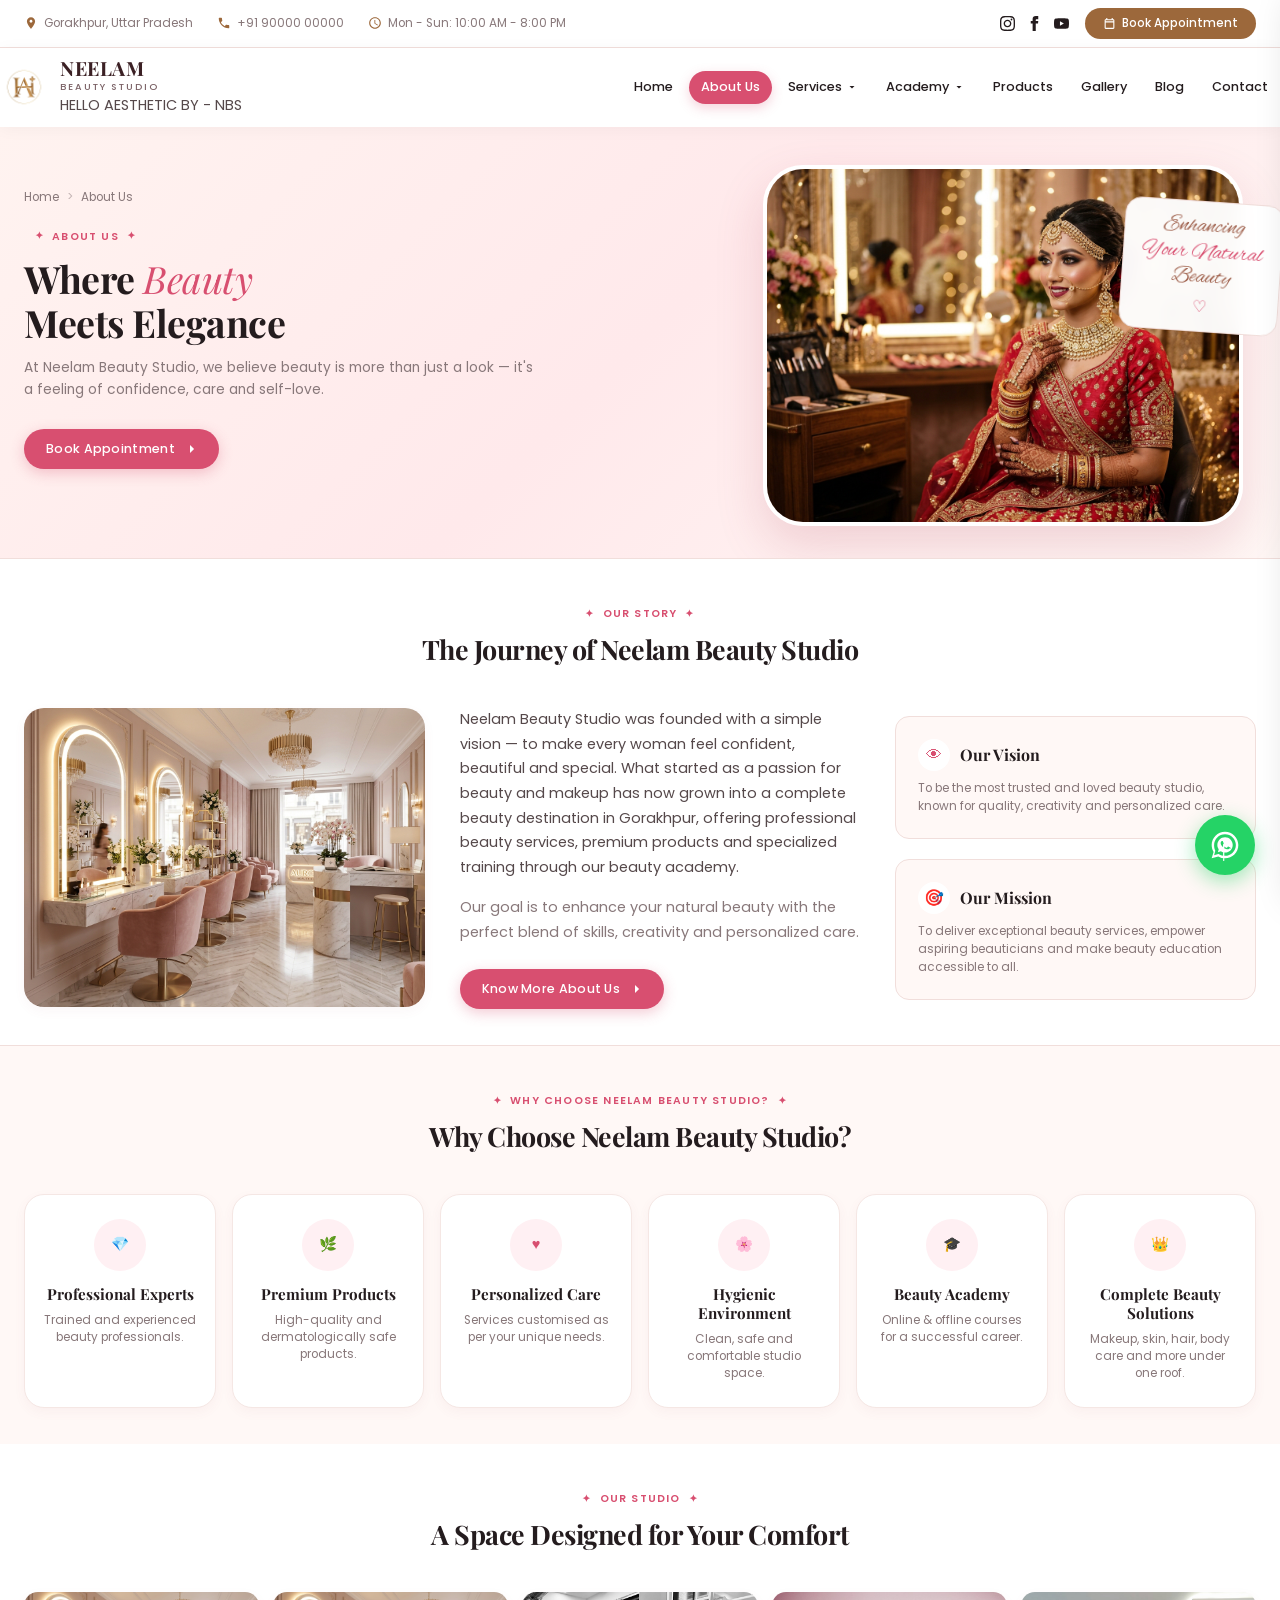
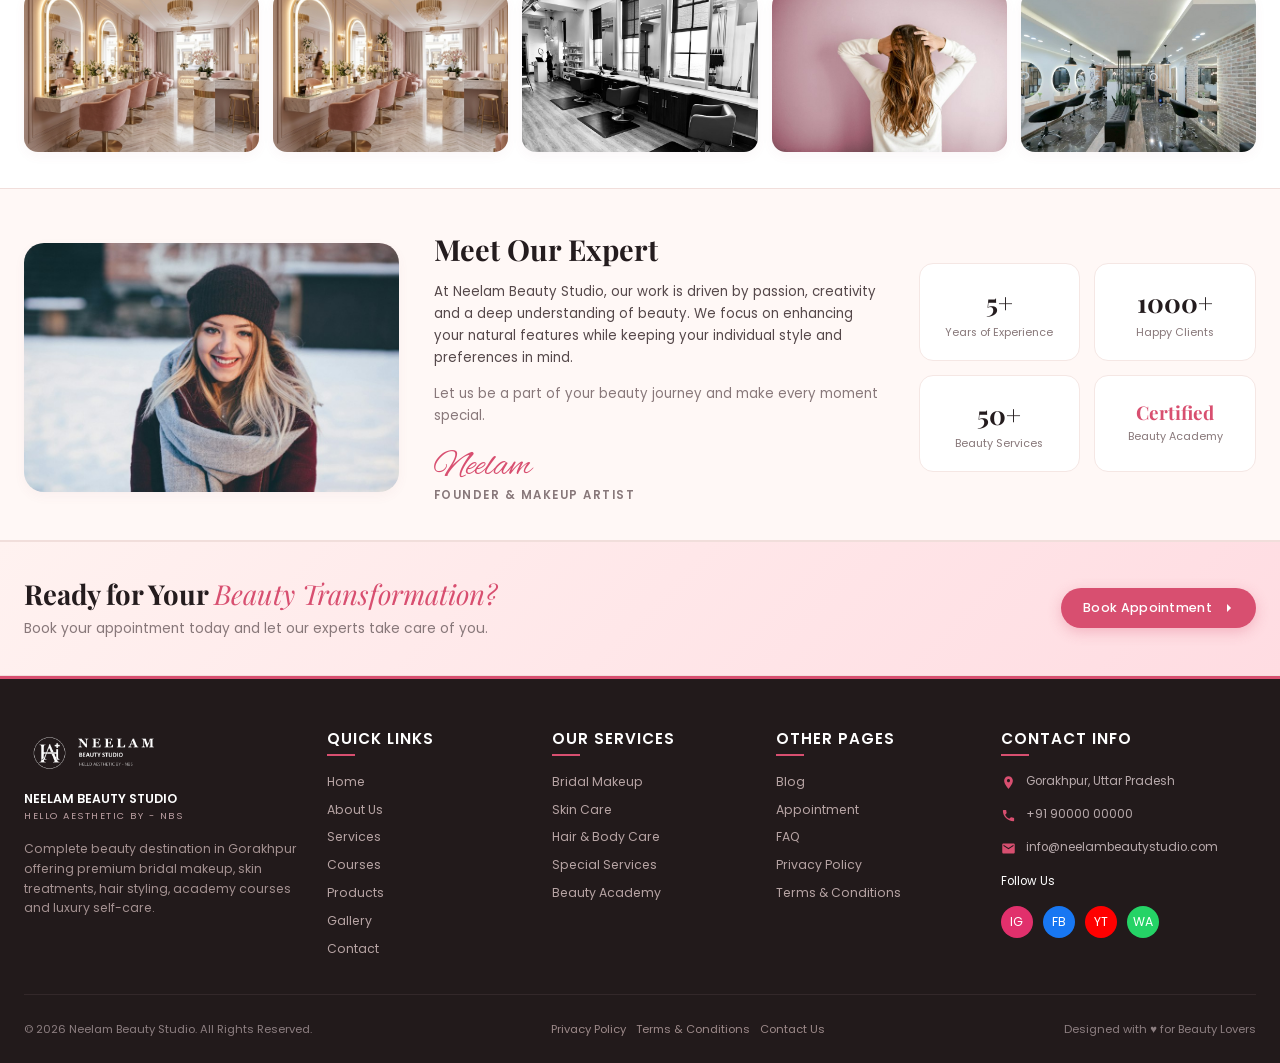
==== about.html @ 037af7f7 "first commit" ====
<!DOCTYPE html>
<html lang="en">
<head>
  <meta charset="UTF-8">
  <meta name="viewport" content="width=device-width, initial-scale=1.0">
  <title>About Us | Neelam Beauty Studio</title>
  <link rel="stylesheet" href="css/style.css">
  <link rel="preconnect" href="https://fonts.googleapis.com">
  <link rel="preconnect" href="https://fonts.gstatic.com" crossorigin>
</head>
<body>

  <!-- Top Utility Bar -->
  <div class="top-bar">
    <div class="container top-bar-inner">
      <div class="top-bar-info">
        <div class="top-bar-item">
          <svg width="14" height="14" fill="currentColor" viewBox="0 0 24 24"><path d="M12 2C8.13 2 5 5.13 5 9c0 5.25 7 13 7 13s7-7.75 7-13c0-3.87-3.13-7-7-7zm0 9.5c-1.38 0-2.5-1.12-2.5-2.5s1.12-2.5 2.5-2.5 2.5 1.12 2.5 2.5-1.12 2.5-2.5 2.5z"/></svg>
          <span>Gorakhpur, Uttar Pradesh</span>
        </div>
        <div class="top-bar-item">
          <svg width="14" height="14" fill="currentColor" viewBox="0 0 24 24"><path d="M6.62 10.79c1.44 2.83 3.76 5.14 6.59 6.59l2.2-2.2c.27-.27.67-.36 1.02-.24 1.12.37 2.33.57 3.57.57.55 0 1 .45 1 1V20c0 .55-.45 1-1 1-9.39 0-17-7.61-17-17 0-.55.45-1 1-1h3.5c.55 0 1 .45 1 1 0 1.25.2 2.45.57 3.57.11.35.03.74-.25 1.02l-2.2 2.2z"/></svg>
          <span>+91 90000 00000</span>
        </div>
        <div class="top-bar-item">
          <svg width="14" height="14" fill="currentColor" viewBox="0 0 24 24"><path d="M11.99 2C6.47 2 2 6.48 2 12s4.47 10 9.99 10C17.52 22 22 17.52 22 12S17.52 2 11.99 2zM12 20c-4.42 0-8-3.58-8-8s3.58-8 8-8 8 3.58 8 8-3.58 8-8 8zm.5-13H11v6l5.25 3.15.75-1.23-4.5-2.67z"/></svg>
          <span>Mon - Sun: 10:00 AM - 8:00 PM</span>
        </div>
      </div>
      <div class="top-bar-actions">
        <div class="social-links">
          <a href="#" class="social-link" title="Instagram"><svg width="15" height="15" fill="currentColor" viewBox="0 0 24 24"><path d="M12 2.163c3.204 0 3.584.012 4.85.07 3.252.148 4.771 1.691 4.919 4.919.058 1.265.069 1.645.069 4.849 0 3.205-.012 3.584-.069 4.849-.149 3.225-1.664 4.771-4.919 4.919-1.266.058-1.644.07-4.85.07-3.204 0-3.584-.012-4.849-.07-3.26-.149-4.771-1.699-4.919-4.92-.058-1.265-.07-1.644-.07-4.849 0-3.204.013-3.583.07-4.849.149-3.227 1.664-4.771 4.919-4.919 1.266-.057 1.645-.069 4.849-.069zm0-2.163c-3.259 0-3.667.014-4.947.072-4.358.2-6.78 2.618-6.98 6.98-.059 1.281-.073 1.689-.073 4.948 0 3.259.014 3.668.072 4.948.2 4.358 2.618 6.78 6.98 6.98 1.281.058 1.689.072 4.948.072 3.259 0 3.668-.014 4.948-.072 4.354-.2 6.782-2.618 6.979-6.98.059-1.28.073-1.689.073-4.948 0-3.259-.014-3.667-.072-4.947-.196-4.354-2.617-6.78-6.979-6.98-1.281-.059-1.69-.073-4.949-.073zm0 5.838c-3.403 0-6.162 2.759-6.162 6.162s2.759 6.163 6.162 6.163 6.162-2.759 6.162-6.163c0-3.403-2.759-6.162-6.162-6.162zm0 10.162c-2.209 0-4-1.79-4-4 0-2.209 1.791-4 4-4s4 1.791 4 4c0 2.21-1.791 4-4 4zm6.406-11.845c-.796 0-1.441.645-1.441 1.44s.645 1.44 1.441 1.44c.795 0 1.439-.645 1.439-1.44s-.644-1.44-1.439-1.44z"/></svg></a>
          <a href="#" class="social-link" title="Facebook"><svg width="15" height="15" fill="currentColor" viewBox="0 0 24 24"><path d="M9 8H6v4h3v12h5V12h3.642L18 8h-4V6.333C14 5.374 14.5 5 15.688 5H18V0h-3.808C10.595 0 9 1.582 9 4.615V8z"/></svg></a>
          <a href="#" class="social-link" title="YouTube"><svg width="15" height="15" fill="currentColor" viewBox="0 0 24 24"><path d="M23.498 6.186a3.016 3.016 0 0 0-2.122-2.136C19.505 3.545 12 3.545 12 3.545s-7.505 0-9.377.505A3.017 3.017 0 0 0 .502 6.186C0 8.07 0 12 0 12s0 3.93.502 5.814a3.016 3.016 0 0 0 2.122 2.136c1.871.505 9.376.505 9.376.505s7.505 0 9.377-.505a3.015 3.015 0 0 0 2.122-2.136C24 15.93 24 12 24 12s0-3.93-.502-5.814zM9.545 15.568V8.432L15.818 12l-6.273 3.568z"/></svg></a>
        </div>
        <a href="appointment.html" class="btn-top-book">
          <svg width="13" height="13" fill="currentColor" viewBox="0 0 24 24"><path d="M19 4h-1V2h-2v2H8V2H6v2H5c-1.11 0-1.99.9-1.99 2L3 20c0 1.1.89 2 2 2h14c1.1 0 2-.9 2-2V6c0-1.1-.9-2-2-2zm0 16H5V10h14v10zm0-12H5V6h14v2z"/></svg>
          Book Appointment
        </a>
      </div>
    </div>
  </div>

  <!-- Header -->
  <header class="site-header">
    <div class="container header-inner">
      <a href="index.html" class="brand-logo">
        <img src="assets/images/logo.png" alt="Neelam Beauty Studio" class="brand-logo-img">
        <div class="brand-text">
          <span class="brand-title">NEELAM</span>
          <span class="brand-subtitle">BEAUTY STUDIO</span>
          <span class="brand-tagline">HELLO AESTHETIC BY - NBS</span>
        </div>
      </a>

      <nav class="main-nav">
        <ul class="nav-list">
          <li class="nav-item"><a href="index.html" class="nav-link">Home</a></li>
          <li class="nav-item"><a href="about.html" class="nav-link active">About Us</a></li>
          <li class="nav-item has-dropdown">
            <a href="services.html" class="nav-link">
              Services
              <svg width="12" height="12" fill="currentColor" viewBox="0 0 24 24"><path d="M7 10l5 5 5-5z"/></svg>
            </a>
            <ul class="nav-dropdown">
              <li><a href="services.html" class="dropdown-link">All Services</a></li>
              <li><a href="bridal-makeup.html" class="dropdown-link">Bridal Makeup</a></li>
              <li><a href="skin-care.html" class="dropdown-link">Skin Care & Treatments</a></li>
              <li><a href="hair-body-care.html" class="dropdown-link">Hair & Body Care</a></li>
              <li><a href="special-services.html" class="dropdown-link">Special Services</a></li>
            </ul>
          </li>
          <li class="nav-item has-dropdown">
            <a href="beauty-academy.html" class="nav-link">
              Academy
              <svg width="12" height="12" fill="currentColor" viewBox="0 0 24 24"><path d="M7 10l5 5 5-5z"/></svg>
            </a>
            <ul class="nav-dropdown">
              <li><a href="beauty-academy.html" class="dropdown-link">All Courses</a></li>
              <li><a href="beauty-academy.html#online" class="dropdown-link">Online Courses</a></li>
              <li><a href="beauty-academy.html#offline" class="dropdown-link">Offline Courses</a></li>
            </ul>
          </li>
          <li class="nav-item"><a href="products.html" class="nav-link">Products</a></li>
          <li class="nav-item"><a href="gallery.html" class="nav-link">Gallery</a></li>
          <li class="nav-item"><a href="blog.html" class="nav-link">Blog</a></li>
          <li class="nav-item"><a href="contact.html" class="nav-link">Contact</a></li>
        </ul>
      </nav>

      <button class="mobile-nav-toggle" aria-label="Toggle navigation" aria-expanded="false">
        <span></span>
        <span></span>
        <span></span>
      </button>
    </div>
  </header>

  <!-- Mobile Navigation Drawer -->
  <div class="mobile-nav-drawer">
    <div class="mobile-nav-header">
      <div class="brand-text">
        <span class="brand-title">NEELAM</span>
        <span class="brand-subtitle">BEAUTY STUDIO</span>
      </div>
      <button class="mobile-nav-close" aria-label="Close menu">&times;</button>
    </div>
    <ul class="mobile-nav-list">
      <li><a href="index.html">Home</a></li>
      <li><a href="about.html">About Us</a></li>
      <li><a href="services.html">All Services</a></li>
      <li><a href="bridal-makeup.html">Bridal Makeup</a></li>
      <li><a href="skin-care.html">Skin Care</a></li>
      <li><a href="hair-body-care.html">Hair & Body Care</a></li>
      <li><a href="special-services.html">Special Beauty Services</a></li>
      <li><a href="beauty-academy.html">Beauty Academy</a></li>
      <li><a href="products.html">Products</a></li>
      <li><a href="gallery.html">Gallery</a></li>
      <li><a href="contact.html">Contact Us</a></li>
      <li><a href="blog.html">Blog</a></li>
      <li style="margin-top: 20px;"><a href="appointment.html" class="btn btn-primary" style="text-align: center; color: #fff;">Book Appointment</a></li>
    </ul>
  </div>


  <!-- Hero Section -->
  <section class="hero-section">
    <div class="container hero-inner">
      <div class="hero-content">
        <div class="breadcrumb">
          <a href="index.html">Home</a>
          <span class="breadcrumb-sep">&gt;</span>
          <span>About Us</span>
        </div>
        <span class="section-tag">ABOUT US</span>
        <h1>Where <span class="serif-italic">Beauty</span><br>Meets Elegance</h1>
        <p class="hero-desc">
          At Neelam Beauty Studio, we believe beauty is more than just a look — it's a feeling of confidence, care and self-love.
        </p>
        <div class="hero-actions">
          <a href="appointment.html" class="btn btn-primary">
            Book Appointment
            <svg width="14" height="14" fill="currentColor" viewBox="0 0 24 24"><path d="M5 12h14M12 5l7 7-7 7"/></svg>
          </a>
        </div>
      </div>

      <div class="hero-media">
        <div class="hero-image-wrapper">
          <img src="assets/images/about-hero-bride.png" alt="About Neelam Beauty Studio">
        </div>
        <div class="floating-script-badge">
          <div class="line-1">Enhancing</div>
          <div class="line-2">Your Natural</div>
          <div class="line-3">Beauty</div>
          <div class="heart-icon">♡</div>
        </div>
      </div>
    </div>
  </section>

  <!-- Our Story Section -->
  <section class="section-pad bg-white">
    <div class="container">
      <div class="section-header">
        <span class="section-tag">OUR STORY</span>
        <h2>The Journey of Neelam Beauty Studio</h2>
      </div>

      <div style="display: grid; grid-template-columns: 1fr 1fr 0.9fr; gap: 35px; align-items: center;">
        <div>
          <img src="assets/images/salon-reception-main.png" alt="Neelam Beauty Studio Reception" style="border-radius: var(--radius-lg); box-shadow: var(--shadow-sm); width: 100%;">
        </div>

        <div>
          <p style="margin-bottom: 16px; color: var(--color-text-body); line-height: 1.7;">
            Neelam Beauty Studio was founded with a simple vision — to make every woman feel confident, beautiful and special. What started as a passion for beauty and makeup has now grown into a complete beauty destination in Gorakhpur, offering professional beauty services, premium products and specialized training through our beauty academy.
          </p>
          <p style="margin-bottom: 24px; color: var(--color-text-muted); line-height: 1.7;">
            Our goal is to enhance your natural beauty with the perfect blend of skills, creativity and personalized care.
          </p>
          <a href="services.html" class="btn btn-primary">
            Know More About Us
            <svg width="14" height="14" fill="currentColor" viewBox="0 0 24 24"><path d="M5 12h14M12 5l7 7-7 7"/></svg>
          </a>
        </div>

        <div style="display: flex; flex-direction: column; gap: 20px;">
          <div style="background: var(--color-bg-page); border: 1px solid var(--color-border); border-radius: var(--radius-md); padding: 22px;">
            <div style="display: flex; align-items: center; gap: 10px; margin-bottom: 8px;">
              <div style="width: 32px; height: 32px; border-radius: 50%; background: #ffffff; display: flex; align-items: center; justify-content: center; color: var(--color-primary); font-size: 1.1rem;">👁</div>
              <h4 style="font-size: 1.1rem; color: var(--color-text-main);">Our Vision</h4>
            </div>
            <p style="font-size: 0.82rem; color: var(--color-text-muted); line-height: 1.55;">
              To be the most trusted and loved beauty studio, known for quality, creativity and personalized care.
            </p>
          </div>

          <div style="background: var(--color-bg-page); border: 1px solid var(--color-border); border-radius: var(--radius-md); padding: 22px;">
            <div style="display: flex; align-items: center; gap: 10px; margin-bottom: 8px;">
              <div style="width: 32px; height: 32px; border-radius: 50%; background: #ffffff; display: flex; align-items: center; justify-content: center; color: var(--color-primary); font-size: 1.1rem;">🎯</div>
              <h4 style="font-size: 1.1rem; color: var(--color-text-main);">Our Mission</h4>
            </div>
            <p style="font-size: 0.82rem; color: var(--color-text-muted); line-height: 1.55;">
              To deliver exceptional beauty services, empower aspiring beauticians and make beauty education accessible to all.
            </p>
          </div>
        </div>
      </div>
    </div>
  </section>

  <!-- Why Choose Neelam Beauty Studio -->
  <section class="section-pad bg-blush" style="border-top: 1px solid var(--color-border);">
    <div class="container">
      <div class="section-header">
        <span class="section-tag">WHY CHOOSE NEELAM BEAUTY STUDIO?</span>
        <h2>Why Choose Neelam Beauty Studio?</h2>
      </div>

      <div class="cards-grid-6">
        <div class="feature-card">
          <div class="feature-icon-box">💎</div>
          <h4>Professional Experts</h4>
          <p>Trained and experienced beauty professionals.</p>
        </div>

        <div class="feature-card">
          <div class="feature-icon-box">🌿</div>
          <h4>Premium Products</h4>
          <p>High-quality and dermatologically safe products.</p>
        </div>

        <div class="feature-card">
          <div class="feature-icon-box">♥</div>
          <h4>Personalized Care</h4>
          <p>Services customised as per your unique needs.</p>
        </div>

        <div class="feature-card">
          <div class="feature-icon-box">🌸</div>
          <h4>Hygienic Environment</h4>
          <p>Clean, safe and comfortable studio space.</p>
        </div>

        <div class="feature-card">
          <div class="feature-icon-box">🎓</div>
          <h4>Beauty Academy</h4>
          <p>Online & offline courses for a successful career.</p>
        </div>

        <div class="feature-card">
          <div class="feature-icon-box">👑</div>
          <h4>Complete Beauty Solutions</h4>
          <p>Makeup, skin, hair, body care and more under one roof.</p>
        </div>
      </div>
    </div>
  </section>

  <!-- Our Studio Comfort Gallery -->
  <section class="section-pad bg-white">
    <div class="container">
      <div class="section-header">
        <span class="section-tag">OUR STUDIO</span>
        <h2>A Space Designed for Your Comfort</h2>
      </div>

      <div style="display: grid; grid-template-columns: repeat(5, 1fr); gap: 14px;">
        <div style="border-radius: var(--radius-md); overflow: hidden; height: 160px; box-shadow: var(--shadow-sm);"><img src="assets/images/salon-studio-1.png" alt="Studio Reception" style="width: 100%; height: 100%; object-fit: cover;"></div>
        <div style="border-radius: var(--radius-md); overflow: hidden; height: 160px; box-shadow: var(--shadow-sm);"><img src="assets/images/salon-studio-2.png" alt="Makeup Mirrors" style="width: 100%; height: 100%; object-fit: cover;"></div>
        <div style="border-radius: var(--radius-md); overflow: hidden; height: 160px; box-shadow: var(--shadow-sm);"><img src="assets/images/salon-studio-3.png" alt="Treatment Bed" style="width: 100%; height: 100%; object-fit: cover;"></div>
        <div style="border-radius: var(--radius-md); overflow: hidden; height: 160px; box-shadow: var(--shadow-sm);"><img src="assets/images/salon-studio-4.png" alt="Lounge Area" style="width: 100%; height: 100%; object-fit: cover;"></div>
        <div style="border-radius: var(--radius-md); overflow: hidden; height: 160px; box-shadow: var(--shadow-sm);"><img src="assets/images/salon-studio-5.png" alt="Styling Stations" style="width: 100%; height: 100%; object-fit: cover;"></div>
      </div>
    </div>
  </section>

  <!-- Meet Our Expert Neelam -->
  <section class="section-pad bg-blush" style="border-top: 1px solid var(--color-border); border-bottom: 1px solid var(--color-border);">
    <div class="container" style="display: grid; grid-template-columns: 1fr 1.2fr 0.9fr; gap: 35px; align-items: center;">
      <div>
        <img src="assets/images/expert-neelam-makeup.png" alt="Neelam - Founder & Makeup Artist" style="border-radius: var(--radius-lg); box-shadow: var(--shadow-sm); width: 100%;">
      </div>

      <div>
        <h3 style="font-size: 2rem; margin-bottom: 14px;">Meet Our Expert</h3>
        <p style="margin-bottom: 14px; color: var(--color-text-body); font-size: 0.92rem; line-height: 1.65;">
          At Neelam Beauty Studio, our work is driven by passion, creativity and a deep understanding of beauty. We focus on enhancing your natural features while keeping your individual style and preferences in mind.
        </p>
        <p style="margin-bottom: 22px; color: var(--color-text-muted); font-size: 0.92rem; line-height: 1.65;">
          Let us be a part of your beauty journey and make every moment special.
        </p>
        <div>
          <div style="font-family: var(--font-script); font-size: 2.5rem; color: var(--color-primary); line-height: 1;">Neelam</div>
          <div style="font-size: 0.8rem; letter-spacing: 1.5px; text-transform: uppercase; color: var(--color-text-muted); font-weight: 600;">Founder & Makeup Artist</div>
        </div>
      </div>

      <div style="display: grid; grid-template-columns: 1fr 1fr; gap: 14px;">
        <div style="background: #ffffff; padding: 18px; border-radius: var(--radius-md); text-align: center; border: 1px solid var(--color-border-card);">
          <div style="font-size: 1.8rem; font-weight: 700; color: var(--color-text-main); font-family: var(--font-serif);">5+</div>
          <div style="font-size: 0.75rem; color: var(--color-text-muted);">Years of Experience</div>
        </div>
        <div style="background: #ffffff; padding: 18px; border-radius: var(--radius-md); text-align: center; border: 1px solid var(--color-border-card);">
          <div style="font-size: 1.8rem; font-weight: 700; color: var(--color-text-main); font-family: var(--font-serif);">1000+</div>
          <div style="font-size: 0.75rem; color: var(--color-text-muted);">Happy Clients</div>
        </div>
        <div style="background: #ffffff; padding: 18px; border-radius: var(--radius-md); text-align: center; border: 1px solid var(--color-border-card);">
          <div style="font-size: 1.8rem; font-weight: 700; color: var(--color-text-main); font-family: var(--font-serif);">50+</div>
          <div style="font-size: 0.75rem; color: var(--color-text-muted);">Beauty Services</div>
        </div>
        <div style="background: #ffffff; padding: 18px; border-radius: var(--radius-md); text-align: center; border: 1px solid var(--color-border-card);">
          <div style="font-size: 1.3rem; font-weight: 700; color: var(--color-primary); font-family: var(--font-serif); margin-top: 4px;">Certified</div>
          <div style="font-size: 0.75rem; color: var(--color-text-muted);">Beauty Academy</div>
        </div>
      </div>
    </div>
  </section>

  <!-- Pre-Footer CTA -->
  <section class="pre-footer-cta">
    <div class="container pre-footer-inner">
      <div class="pre-footer-content">
        <h3>Ready for Your <span class="serif-italic">Beauty Transformation?</span></h3>
        <p>Book your appointment today and let our experts take care of you.</p>
      </div>
      <a href="appointment.html" class="btn btn-primary">
        Book Appointment
        <svg width="14" height="14" fill="currentColor" viewBox="0 0 24 24"><path d="M5 12h14M12 5l7 7-7 7"/></svg>
      </a>
    </div>
  </section>

  <!-- Dark Footer -->
  <footer class="site-footer">
    <div class="container">
      <div class="footer-main-grid">
        <div class="footer-col">
          <div class="footer-logo-block">
            <img src="assets/images/logo-header.png" alt="Neelam Beauty Studio">
            <div style="font-size: 0.85rem; font-weight: 600; color: #ffffff;">NEELAM BEAUTY STUDIO</div>
            <div style="font-size: 0.65rem; letter-spacing: 1.5px; color: #bca0a3;">HELLO AESTHETIC BY - NBS</div>
          </div>
          <p class="footer-desc">
            Complete beauty destination in Gorakhpur offering premium bridal makeup, skin treatments, hair styling, academy courses and luxury self-care.
          </p>
        </div>

        <div class="footer-col">
          <h4>Quick Links</h4>
          <ul class="footer-links">
            <li><a href="index.html">Home</a></li>
            <li><a href="about.html">About Us</a></li>
            <li><a href="services.html">Services</a></li>
            <li><a href="beauty-academy.html">Courses</a></li>
            <li><a href="products.html">Products</a></li>
            <li><a href="gallery.html">Gallery</a></li>
            <li><a href="contact.html">Contact</a></li>
          </ul>
        </div>

        <div class="footer-col">
          <h4>Our Services</h4>
          <ul class="footer-links">
            <li><a href="bridal-makeup.html">Bridal Makeup</a></li>
            <li><a href="skin-care.html">Skin Care</a></li>
            <li><a href="hair-body-care.html">Hair & Body Care</a></li>
            <li><a href="special-services.html">Special Services</a></li>
            <li><a href="beauty-academy.html">Beauty Academy</a></li>
          </ul>
        </div>

        <div class="footer-col">
          <h4>Other Pages</h4>
          <ul class="footer-links">
            <li><a href="blog.html">Blog</a></li>
            <li><a href="appointment.html">Appointment</a></li>
            <li><a href="contact.html#faq">FAQ</a></li>
            <li><a href="contact.html">Privacy Policy</a></li>
            <li><a href="contact.html">Terms & Conditions</a></li>
          </ul>
        </div>

        <div class="footer-col">
          <h4>Contact Info</h4>
          <div class="footer-contact-item">
            <svg width="15" height="15" fill="currentColor" viewBox="0 0 24 24"><path d="M12 2C8.13 2 5 5.13 5 9c0 5.25 7 13 7 13s7-7.75 7-13c0-3.87-3.13-7-7-7zm0 9.5c-1.38 0-2.5-1.12-2.5-2.5s1.12-2.5 2.5-2.5 2.5 1.12 2.5 2.5-1.12 2.5-2.5 2.5z"/></svg>
            <span>Gorakhpur, Uttar Pradesh</span>
          </div>
          <div class="footer-contact-item">
            <svg width="15" height="15" fill="currentColor" viewBox="0 0 24 24"><path d="M6.62 10.79c1.44 2.83 3.76 5.14 6.59 6.59l2.2-2.2c.27-.27.67-.36 1.02-.24 1.12.37 2.33.57 3.57.57.55 0 1 .45 1 1V20c0 .55-.45 1-1 1-9.39 0-17-7.61-17-17 0-.55.45-1 1-1h3.5c.55 0 1 .45 1 1 0 1.25.2 2.45.57 3.57.11.35.03.74-.25 1.02l-2.2 2.2z"/></svg>
            <span>+91 90000 00000</span>
          </div>
          <div class="footer-contact-item">
            <svg width="15" height="15" fill="currentColor" viewBox="0 0 24 24"><path d="M20 4H4c-1.1 0-1.99.9-1.99 2L2 18c0 1.1.9 2 2 2h16c1.1 0 2-.9 2-2V6c0-1.1-.9-2-2-2zm0 4l-8 5-8-5V6l8 5 8-5v2z"/></svg>
            <span>info@neelambeautystudio.com</span>
          </div>

          <div style="margin-top: 15px;">
            <div style="font-size: 0.8rem; color: #ffffff; margin-bottom: 6px;">Follow Us</div>
            <div class="footer-social-row">
              <a href="#" class="footer-social-btn social-ig" title="Instagram">IG</a>
              <a href="#" class="footer-social-btn social-fb" title="Facebook">FB</a>
              <a href="#" class="footer-social-btn social-yt" title="YouTube">YT</a>
              <a href="https://wa.me/919000000000" class="footer-social-btn social-wa" title="WhatsApp">WA</a>
            </div>
          </div>
        </div>
      </div>

      <div class="footer-bottom">
        <div>© 2026 Neelam Beauty Studio. All Rights Reserved.</div>
        <div class="footer-bottom-links">
          <a href="#">Privacy Policy</a>
          <a href="#">Terms & Conditions</a>
          <a href="contact.html">Contact Us</a>
        </div>
        <div>Designed with ♥ for Beauty Lovers</div>
      </div>
    </div>
  </footer>

  <!-- Floating WhatsApp -->
  <a href="https://wa.me/919000000000" class="floating-whatsapp" target="_blank" title="Chat on WhatsApp">
    <svg width="32" height="32" fill="currentColor" viewBox="0 0 24 24"><path d="M12.031 6.172c-3.181 0-5.767 2.586-5.768 5.766-.001 1.298.38 2.27 1.019 3.287l-.582 2.128 2.182-.573c.978.58 1.911.928 3.145.929 3.178 0 5.767-2.587 5.768-5.766.001-3.187-2.575-5.77-5.764-5.771zm3.392 8.244c-.144.405-.837.774-1.17.824-.312.045-.694.067-2.029-.482-1.636-.673-2.697-2.348-2.779-2.457-.083-.109-.665-.884-.665-1.688 0-.804.423-1.199.574-1.36.15-.162.33-.203.439-.203.11 0 .22.001.315.006.101.005.237-.038.37.28.144.343.491 1.199.534 1.286.044.088.073.19.015.304-.059.115-.088.187-.175.29-.088.102-.185.228-.264.306-.089.088-.182.183-.078.361.103.178.46 76 1.026 1.265.727.647 1.34.847 1.53.941.19.094.302.083.414-.047.112-.13.48-.56.608-.752.127-.193.256-.16.429-.096.173.064 1.096.517 1.285.611.189.094.316.14.363.22.046.08.046.467-.098.872zM12 2C6.477 2 2 6.477 2 12c0 1.891.524 3.66 1.434 5.176L2 22l4.981-1.396A9.94 9.94 0 0 0 12 22c5.523 0 10-4.477 10-10S17.523 2 12 2zm0 18.154c-1.628 0-3.15-.468-4.437-1.277l-.318-.2-.294.077-3.116.873.832-3.037.086-.312-.224-.337A8.118 8.118 0 0 1 3.846 12C3.846 7.504 7.504 3.846 12 3.846 16.496 3.846 20.154 7.504 20.154 12c0 4.496-3.658 8.154-8.154 8.154z"/></svg>
  </a>

  <script src="js/main.js"></script>
</body>
</html>
---- css/style.css ----
/* ==========================================================================
   NEELAM BEAUTY STUDIO - MASTER STYLESHEET
   100% Exact High-End Luxury Salon & Academy Design
   ========================================================================== */

@import url('https://fonts.googleapis.com/css2?family=Alex+Brush&family=Cormorant+Garamond:ital,wght@0,400;0,500;0,600;0,700;1,400;1,600&family=Playfair+Display:ital,wght@0,400;0,500;0,600;0,700;0,800;1,400;1,600;1,700&family=Poppins:wght@300;400;500;600;700&display=swap');

/* --- Design Tokens --- */
:root {
  --font-serif: 'Playfair Display', 'Cormorant Garamond', Georgia, serif;
  --font-script: 'Alex Brush', cursive;
  --font-sans: 'Poppins', -apple-system, BlinkMacSystemFont, 'Segoe UI', Roboto, sans-serif;

  --color-primary: #d84f70;
  --color-primary-dark: #c03b5b;
  --color-primary-light: #fcedf0;
  --color-primary-soft: #fff0f3;
  --color-secondary: #9c683b;
  --color-secondary-dark: #815329;
  --color-secondary-light: #f9f2eb;

  --color-bg-page: #fff8f6;
  --color-bg-card: #ffffff;
  --color-bg-alt: #fff1ee;
  --color-bg-dark: #221a1b;
  --color-bg-darker: #191213;

  --color-text-main: #241c1e;
  --color-text-body: #55484a;
  --color-text-muted: #88787a;
  --color-text-light: #ffffff;

  --color-border: #f1dedb;
  --color-border-card: #f5e7e4;
  --color-border-focus: #d84f70;

  --color-star: #e9a32c;
  --color-whatsapp: #25d366;

  --radius-xs: 4px;
  --radius-sm: 8px;
  --radius-md: 14px;
  --radius-lg: 20px;
  --radius-xl: 30px;
  --radius-full: 9999px;

  --shadow-sm: 0 4px 12px rgba(160, 80, 95, 0.05);
  --shadow-card: 0 8px 24px rgba(160, 80, 95, 0.08);
  --shadow-hover: 0 16px 36px rgba(160, 80, 95, 0.15);
  --shadow-dropdown: 0 12px 32px rgba(0, 0, 0, 0.12);

  --transition-fast: 0.2s ease;
  --transition-base: 0.3s ease;
  --container-max: 1240px;
}

/* --- Base & Reset --- */
*, *::before, *::after {
  box-sizing: border-box;
  margin: 0;
  padding: 0;
}

html {
  scroll-behavior: smooth;
  font-size: 15px;
}

body {
  font-family: var(--font-sans);
  background-color: var(--color-bg-page);
  color: var(--color-text-body);
  line-height: 1.6;
  -webkit-font-smoothing: antialiased;
  overflow-x: hidden;
}

img {
  max-width: 100%;
  height: auto;
  display: block;
}

a {
  color: inherit;
  text-decoration: none;
  transition: var(--transition-fast);
}

button, input, select, textarea {
  font-family: inherit;
  font-size: inherit;
  outline: none;
  border: none;
}

button {
  cursor: pointer;
}

.container {
  width: 100%;
  max-width: var(--container-max);
  margin-left: auto;
  margin-right: auto;
  padding-left: 20px;
  padding-right: 20px;
}

/* --- Typography --- */
h1, h2, h3, h4, h5, h6 {
  font-family: var(--font-serif);
  color: var(--color-text-main);
  font-weight: 700;
  line-height: 1.25;
}

.script-font {
  font-family: var(--font-script);
  font-weight: 400;
  color: var(--color-primary);
  font-style: normal;
}

.serif-italic {
  font-family: var(--font-serif);
  font-style: italic;
  font-weight: 400;
  color: var(--color-primary);
}

.section-tag {
  display: inline-flex;
  align-items: center;
  gap: 8px;
  font-size: 0.78rem;
  letter-spacing: 2.5px;
  text-transform: uppercase;
  color: var(--color-primary);
  font-weight: 600;
  margin-bottom: 8px;
}

.section-tag::before,
.section-tag::after {
  content: "✦";
  font-size: 0.7rem;
  color: var(--color-primary);
}

.section-header {
  text-align: center;
  max-width: 760px;
  margin: 0 auto 40px auto;
}

.section-header h2 {
  font-size: 2.2rem;
  letter-spacing: -0.5px;
  margin-bottom: 10px;
}

.section-header p {
  color: var(--color-text-muted);
  font-size: 0.95rem;
}

/* --- Buttons --- */
.btn {
  display: inline-flex;
  align-items: center;
  justify-content: center;
  gap: 8px;
  padding: 10px 24px;
  border-radius: var(--radius-full);
  font-size: 0.9rem;
  font-weight: 500;
  letter-spacing: 0.3px;
  transition: all var(--transition-base);
  text-align: center;
}

.btn-primary {
  background: var(--color-primary);
  color: #ffffff;
  box-shadow: 0 4px 14px rgba(216, 79, 112, 0.3);
}

.btn-primary:hover {
  background: var(--color-primary-dark);
  box-shadow: 0 6px 20px rgba(216, 79, 112, 0.45);
  transform: translateY(-2px);
}

.btn-secondary {
  background: var(--color-secondary);
  color: #ffffff;
  box-shadow: 0 4px 14px rgba(156, 104, 59, 0.3);
}

.btn-secondary:hover {
  background: var(--color-secondary-dark);
  box-shadow: 0 6px 20px rgba(156, 104, 59, 0.45);
  transform: translateY(-2px);
}

.btn-outline {
  background: transparent;
  color: var(--color-text-main);
  border: 1px solid var(--color-border);
}

.btn-outline:hover {
  border-color: var(--color-primary);
  color: var(--color-primary);
  background: var(--color-primary-soft);
}

.btn-soft {
  background: var(--color-primary-light);
  color: var(--color-primary);
  font-weight: 500;
  padding: 8px 18px;
  font-size: 0.85rem;
  border-radius: var(--radius-full);
}

.btn-soft:hover {
  background: var(--color-primary);
  color: #ffffff;
}

.btn-whatsapp {
  background: #25d366;
  color: #ffffff;
  box-shadow: 0 4px 14px rgba(37, 211, 102, 0.3);
}

.btn-whatsapp:hover {
  background: #20bd5a;
  transform: translateY(-2px);
}

/* --- Top Utility Bar --- */
.top-bar {
  background-color: #ffffff;
  border-bottom: 1px solid var(--color-border);
  padding: 8px 0;
  font-size: 0.82rem;
  color: var(--color-text-muted);
}

.top-bar-inner {
  display: flex;
  justify-content: space-between;
  align-items: center;
  flex-wrap: wrap;
  gap: 12px;
}

.top-bar-info {
  display: flex;
  align-items: center;
  gap: 24px;
  flex-wrap: wrap;
}

.top-bar-item {
  display: inline-flex;
  align-items: center;
  gap: 6px;
}

.top-bar-item svg {
  color: var(--color-secondary);
  flex-shrink: 0;
}

.top-bar-actions {
  display: flex;
  align-items: center;
  gap: 16px;
}

.social-links {
  display: flex;
  align-items: center;
  gap: 12px;
}

.social-link {
  color: var(--color-text-main);
  display: flex;
  align-items: center;
  justify-content: center;
  transition: var(--transition-fast);
}

.social-link:hover {
  color: var(--color-primary);
}

.btn-top-book {
  background: var(--color-secondary);
  color: #ffffff;
  padding: 6px 18px;
  border-radius: var(--radius-full);
  font-size: 0.8rem;
  font-weight: 500;
  display: inline-flex;
  align-items: center;
  gap: 6px;
  transition: var(--transition-base);
}

.btn-top-book:hover {
  background: var(--color-secondary-dark);
}

/* --- Main Navigation Header --- */
.site-header {
  background-color: #ffffff;
  position: sticky;
  top: 0;
  z-index: 1000;
  box-shadow: 0 2px 16px rgba(0, 0, 0, 0.04);
  transition: all var(--transition-base);
}

.header-inner {
  display: flex;
  justify-content: space-between;
  align-items: center;
  padding: 12px 0;
}

.brand-logo {
  display: flex;
  align-items: center;
  gap: 12px;
}

.brand-logo-img {
  height: 54px;
  width: auto;
  object-fit: contain;
}

.brand-text {
  display: flex;
  flex-direction: column;
}

.brand-title {
  font-family: var(--font-serif);
  font-size: 1.35rem;
  font-weight: 700;
  color: #3b2024;
  letter-spacing: 0.5px;
  line-height: 1.1;
}

.brand-subtitle {
  font-size: 0.65rem;
  letter-spacing: 2px;
  text-transform: uppercase;
  color: #7b6266;
  font-weight: 500;
}

.main-nav {
  display: flex;
  align-items: center;
  gap: 6px;
}

.nav-list {
  display: flex;
  align-items: center;
  list-style: none;
  gap: 4px;
}

.nav-item {
  position: relative;
}

.nav-link {
  display: inline-flex;
  align-items: center;
  gap: 4px;
  padding: 8px 14px;
  font-size: 0.88rem;
  font-weight: 500;
  color: var(--color-text-main);
  border-radius: var(--radius-full);
  transition: var(--transition-fast);
}

.nav-link:hover {
  color: var(--color-primary);
  background: var(--color-primary-soft);
}

.nav-link.active {
  background-color: var(--color-primary);
  color: #ffffff;
  box-shadow: 0 4px 12px rgba(216, 79, 112, 0.25);
}

/* Dropdown */
.has-dropdown:hover .nav-dropdown {
  opacity: 1;
  visibility: visible;
  transform: translateY(0);
}

.nav-dropdown {
  position: absolute;
  top: 100%;
  left: 0;
  min-width: 210px;
  background: #ffffff;
  border: 1px solid var(--color-border);
  border-radius: var(--radius-md);
  box-shadow: var(--shadow-dropdown);
  padding: 8px;
  opacity: 0;
  visibility: hidden;
  transform: translateY(8px);
  transition: all var(--transition-fast);
  list-style: none;
  z-index: 100;
}

.dropdown-link {
  display: block;
  padding: 8px 14px;
  font-size: 0.85rem;
  color: var(--color-text-main);
  border-radius: var(--radius-sm);
  transition: var(--transition-fast);
}

.dropdown-link:hover {
  background: var(--color-primary-soft);
  color: var(--color-primary);
  padding-left: 18px;
}

/* Mobile Toggle */
.mobile-nav-toggle {
  display: none;
  flex-direction: column;
  gap: 5px;
  background: transparent;
  cursor: pointer;
  padding: 6px;
}

.mobile-nav-toggle span {
  display: block;
  width: 24px;
  height: 2px;
  background: var(--color-text-main);
  transition: var(--transition-fast);
}

/* Mobile Drawer */
.mobile-nav-drawer {
  position: fixed;
  top: 0;
  right: 0;
  width: 310px;
  max-width: 85vw;
  height: 100vh;
  background: #ffffff;
  z-index: 99999;
  box-shadow: -5px 0 35px rgba(0, 0, 0, 0.15);
  transform: translateX(105%);
  transition: transform 0.35s cubic-bezier(0.16, 1, 0.3, 1);
  padding: 24px;
  display: flex;
  flex-direction: column;
  overflow-y: auto;
}

.mobile-nav-drawer.open {
  transform: translateX(0);
}

.mobile-nav-header {
  display: flex;
  justify-content: space-between;
  align-items: center;
  padding-bottom: 16px;
  border-bottom: 1px solid var(--color-border);
  margin-bottom: 20px;
}

.mobile-nav-close {
  font-size: 32px;
  line-height: 1;
  background: none;
  border: none;
  cursor: pointer;
  color: var(--color-text-muted);
  transition: color var(--transition-fast);
}

.mobile-nav-close:hover {
  color: var(--color-primary);
}

.mobile-nav-list {
  list-style: none;
  padding: 0;
  margin: 0;
  display: flex;
  flex-direction: column;
  gap: 8px;
}

.mobile-nav-list li a {
  display: block;
  padding: 10px 14px;
  font-size: 0.92rem;
  font-weight: 500;
  color: var(--color-text-main);
  border-radius: var(--radius-sm);
  transition: var(--transition-fast);
}

.mobile-nav-list li a:hover,
.mobile-nav-list li a.active {
  color: var(--color-primary);
  background: var(--color-primary-soft);
}

/* --- Hero Banner Section --- */
.hero-section {
  position: relative;
  background: linear-gradient(135deg, #fff3f0 0%, #ffe9eb 50%, #fff7f5 100%);
  padding: 40px 0 60px 0;
  overflow: hidden;
  border-bottom: 1px solid var(--color-border);
}

.hero-inner {
  display: grid;
  grid-template-columns: 1.15fr 0.85fr;
  align-items: center;
  gap: 40px;
}

.breadcrumb {
  display: flex;
  align-items: center;
  gap: 8px;
  font-size: 0.82rem;
  color: var(--color-text-muted);
  margin-bottom: 16px;
}

.breadcrumb a:hover {
  color: var(--color-primary);
}

.breadcrumb-sep {
  opacity: 0.5;
}

.hero-content h1 {
  font-size: 3.2rem;
  line-height: 1.15;
  margin-bottom: 16px;
  letter-spacing: -0.5px;
}

.hero-subtitle {
  font-size: 1.05rem;
  font-weight: 500;
  color: var(--color-text-main);
  margin-bottom: 12px;
}

.hero-desc {
  font-size: 0.95rem;
  color: var(--color-text-muted);
  max-width: 520px;
  margin-bottom: 28px;
}

.hero-actions {
  display: flex;
  align-items: center;
  gap: 14px;
  margin-bottom: 34px;
  flex-wrap: wrap;
}

.hero-features-bar {
  display: flex;
  align-items: center;
  gap: 20px;
  flex-wrap: wrap;
  padding-top: 20px;
  border-top: 1px solid rgba(216, 79, 112, 0.15);
}

.hero-feature-item {
  display: flex;
  align-items: center;
  gap: 8px;
  font-size: 0.82rem;
  color: var(--color-text-main);
  font-weight: 500;
}

.hero-feature-icon {
  width: 32px;
  height: 32px;
  border-radius: var(--radius-full);
  background: var(--color-primary-light);
  display: flex;
  align-items: center;
  justify-content: center;
  color: var(--color-primary);
  flex-shrink: 0;
}

.hero-media {
  position: relative;
  display: flex;
  justify-content: center;
  align-items: center;
}

.hero-image-wrapper {
  position: relative;
  border-radius: 40px;
  overflow: hidden;
  box-shadow: 0 20px 48px rgba(180, 80, 100, 0.2);
  border: 4px solid #ffffff;
  max-width: 480px;
}

.hero-image-wrapper img {
  width: 100%;
  height: 100%;
  object-fit: cover;
  display: block;
}

.floating-script-badge {
  position: absolute;
  top: 10%;
  right: -25px;
  background: rgba(255, 255, 255, 0.92);
  backdrop-filter: blur(8px);
  padding: 14px 22px;
  border-radius: var(--radius-lg);
  border: 1px solid var(--color-border);
  box-shadow: var(--shadow-card);
  text-align: center;
  z-index: 2;
  transform: rotate(4deg);
}

.floating-script-badge .line-1 {
  font-family: var(--font-script);
  font-size: 1.6rem;
  color: #9c5c47;
  line-height: 1.1;
}

.floating-script-badge .line-2 {
  font-family: var(--font-script);
  font-size: 1.6rem;
  color: var(--color-primary);
  line-height: 1.1;
}

.floating-script-badge .line-3 {
  font-family: var(--font-script);
  font-size: 1.6rem;
  color: #9c5c47;
  line-height: 1.1;
}

.floating-script-badge .heart-icon {
  color: var(--color-primary);
  font-size: 1.1rem;
  margin-top: 4px;
}

/* --- Quick Services Circles (Home) --- */
.quick-icons-section {
  padding: 30px 0;
  background: #ffffff;
  border-bottom: 1px solid var(--color-border);
}

.quick-icons-grid {
  display: grid;
  grid-template-columns: repeat(auto-fit, minmax(110px, 1fr));
  gap: 16px;
  text-align: center;
}

.quick-icon-card {
  display: flex;
  flex-direction: column;
  align-items: center;
  gap: 10px;
  padding: 12px 6px;
  border-radius: var(--radius-md);
  transition: var(--transition-base);
}

.quick-icon-card:hover {
  transform: translateY(-4px);
  background: var(--color-primary-soft);
}

.quick-icon-circle {
  width: 58px;
  height: 58px;
  border-radius: var(--radius-full);
  background: #fdf0f2;
  display: flex;
  align-items: center;
  justify-content: center;
  color: var(--color-primary);
  border: 1px solid #fae1e5;
  transition: var(--transition-base);
}

.quick-icon-card:hover .quick-icon-circle {
  background: var(--color-primary);
  color: #ffffff;
  border-color: var(--color-primary);
}

.quick-icon-card span {
  font-size: 0.78rem;
  font-weight: 500;
  color: var(--color-text-main);
  line-height: 1.3;
}

/* --- Common Section Padding --- */
.section-pad {
  padding: 70px 0;
}

.section-pad-sm {
  padding: 45px 0;
}

.bg-white {
  background-color: #ffffff;
}

.bg-blush {
  background-color: var(--color-bg-page);
}

.bg-soft {
  background-color: var(--color-bg-alt);
}

/* --- About Collage Section --- */
.about-collage-grid {
  display: grid;
  grid-template-columns: 1fr 1fr;
  gap: 50px;
  align-items: center;
}

.about-collage-images {
  display: grid;
  grid-template-columns: 1fr 1fr 1fr;
  grid-template-rows: repeat(2, 120px);
  gap: 12px;
}

.about-img-item {
  border-radius: var(--radius-md);
  overflow: hidden;
  box-shadow: var(--shadow-sm);
  border: 2px solid #ffffff;
}

.about-img-item img {
  width: 100%;
  height: 100%;
  object-fit: cover;
  transition: transform 0.5s ease;
}

.about-img-item:hover img {
  transform: scale(1.06);
}

.about-img-item.span-tall {
  grid-row: span 2;
}

/* --- Cards Grid System --- */
.cards-grid-4 {
  display: grid;
  grid-template-columns: repeat(4, 1fr);
  gap: 22px;
}

.cards-grid-3 {
  display: grid;
  grid-template-columns: repeat(3, 1fr);
  gap: 24px;
}

.cards-grid-6 {
  display: grid;
  grid-template-columns: repeat(6, 1fr);
  gap: 16px;
}

.cards-grid-2 {
  display: grid;
  grid-template-columns: repeat(2, 1fr);
  gap: 28px;
}

/* Service Card Component */
.service-card {
  background: #ffffff;
  border-radius: var(--radius-lg);
  border: 1px solid var(--color-border-card);
  box-shadow: var(--shadow-sm);
  overflow: hidden;
  display: flex;
  flex-direction: column;
  transition: all var(--transition-base);
  text-align: center;
}

.service-card:hover {
  transform: translateY(-6px);
  box-shadow: var(--shadow-hover);
  border-color: rgba(216, 79, 112, 0.3);
}

.service-card-media {
  height: 160px;
  overflow: hidden;
  position: relative;
}

.service-card-media img {
  width: 100%;
  height: 100%;
  object-fit: cover;
  transition: transform 0.5s ease;
}

.service-card:hover .service-card-media img {
  transform: scale(1.08);
}

.service-card-body {
  padding: 18px 16px 20px 16px;
  display: flex;
  flex-direction: column;
  align-items: center;
  flex-grow: 1;
}

.service-card-title {
  font-size: 1.1rem;
  margin-bottom: 6px;
  color: var(--color-text-main);
}

.service-card-desc {
  font-size: 0.82rem;
  color: var(--color-text-muted);
  margin-bottom: 16px;
  flex-grow: 1;
  line-height: 1.45;
}

/* Category Side Banner Component */
.card-with-side-banner {
  display: grid;
  grid-template-columns: 3fr 1fr;
  gap: 24px;
}

.side-feature-banner {
  background: linear-gradient(135deg, #fcedf0 0%, #fff7f5 100%);
  border-radius: var(--radius-lg);
  border: 1px solid var(--color-border);
  padding: 24px;
  display: flex;
  flex-direction: column;
  justify-content: space-between;
  text-align: center;
  position: relative;
  overflow: hidden;
}

.side-feature-banner img {
  border-radius: var(--radius-md);
  margin-bottom: 16px;
  max-height: 160px;
  object-fit: cover;
}

.side-banner-title {
  font-family: var(--font-script);
  font-size: 2.1rem;
  color: var(--color-primary);
  line-height: 1.1;
  margin-bottom: 12px;
}

/* --- Features / Why Choose Us Cards --- */
.feature-card {
  background: #ffffff;
  border-radius: var(--radius-lg);
  border: 1px solid var(--color-border-card);
  padding: 24px 18px;
  text-align: center;
  box-shadow: var(--shadow-sm);
  transition: var(--transition-base);
}

.feature-card:hover {
  transform: translateY(-5px);
  border-color: var(--color-primary);
  box-shadow: var(--shadow-card);
}

.feature-icon-box {
  width: 52px;
  height: 52px;
  border-radius: var(--radius-full);
  background: var(--color-primary-soft);
  color: var(--color-primary);
  display: inline-flex;
  align-items: center;
  justify-content: center;
  margin-bottom: 14px;
  transition: var(--transition-fast);
}

.feature-card:hover .feature-icon-box {
  background: var(--color-primary);
  color: #ffffff;
}

.feature-card h4 {
  font-size: 1.05rem;
  margin-bottom: 8px;
}

.feature-card p {
  font-size: 0.82rem;
  color: var(--color-text-muted);
  line-height: 1.45;
}

/* --- 5-Step Process Component --- */
.process-flow {
  display: flex;
  justify-content: space-between;
  align-items: flex-start;
  position: relative;
  margin: 30px 0;
  gap: 16px;
}

.process-step {
  display: flex;
  flex-direction: column;
  align-items: center;
  text-align: center;
  flex: 1;
  position: relative;
}

.process-step-icon {
  width: 56px;
  height: 56px;
  border-radius: var(--radius-full);
  background: #ffffff;
  border: 2px solid var(--color-border);
  color: var(--color-primary);
  display: flex;
  align-items: center;
  justify-content: center;
  margin-bottom: 12px;
  box-shadow: var(--shadow-sm);
  position: relative;
  z-index: 2;
  transition: var(--transition-fast);
}

.process-step:hover .process-step-icon {
  border-color: var(--color-primary);
  background: var(--color-primary);
  color: #ffffff;
}

.process-step-arrow {
  position: absolute;
  top: 28px;
  right: -25px;
  color: var(--color-primary);
  opacity: 0.6;
  font-size: 1.2rem;
  z-index: 1;
}

.process-step h5 {
  font-size: 0.95rem;
  margin-bottom: 4px;
}

.process-step p {
  font-size: 0.8rem;
  color: var(--color-text-muted);
}

/* --- Before & After Comparison Cards --- */
.before-after-card {
  background: #ffffff;
  border-radius: var(--radius-lg);
  border: 1px solid var(--color-border-card);
  overflow: hidden;
  box-shadow: var(--shadow-sm);
  text-align: center;
  padding: 10px;
  transition: var(--transition-base);
}

.before-after-card:hover {
  transform: translateY(-4px);
  box-shadow: var(--shadow-card);
}

.ba-image-container {
  position: relative;
  border-radius: var(--radius-md);
  overflow: hidden;
  height: 140px;
}

.ba-image-container img {
  width: 100%;
  height: 100%;
  object-fit: cover;
}

.before-after-card h5 {
  font-size: 0.88rem;
  margin-top: 10px;
  font-weight: 600;
  color: var(--color-text-main);
}

/* --- Filter Tabs Component --- */
.filter-tabs-wrapper {
  display: flex;
  justify-content: center;
  align-items: center;
  gap: 10px;
  flex-wrap: wrap;
  margin-bottom: 35px;
}

.filter-tab-btn {
  padding: 8px 20px;
  border-radius: var(--radius-full);
  font-size: 0.85rem;
  font-weight: 500;
  background: #ffffff;
  border: 1px solid var(--color-border);
  color: var(--color-text-body);
  transition: var(--transition-fast);
  cursor: pointer;
}

.filter-tab-btn:hover {
  border-color: var(--color-primary);
  color: var(--color-primary);
}

.filter-tab-btn.active {
  background: var(--color-primary);
  color: #ffffff;
  border-color: var(--color-primary);
  box-shadow: 0 4px 12px rgba(216, 79, 112, 0.25);
}

/* --- FAQ Accordion Component --- */
.accordion-wrapper {
  max-width: 820px;
  margin: 0 auto;
  display: flex;
  flex-direction: column;
  gap: 14px;
}

.accordion-item {
  background: #ffffff;
  border: 1px solid var(--color-border-card);
  border-radius: var(--radius-md);
  box-shadow: var(--shadow-sm);
  overflow: hidden;
  transition: var(--transition-fast);
}

.accordion-item.active {
  border-color: var(--color-primary);
}

.accordion-header {
  padding: 16px 20px;
  display: flex;
  justify-content: space-between;
  align-items: center;
  cursor: pointer;
  background: #ffffff;
  transition: var(--transition-fast);
}

.accordion-header h4 {
  font-size: 0.98rem;
  font-weight: 600;
  color: var(--color-text-main);
  margin: 0;
}

.accordion-icon {
  font-size: 1.2rem;
  color: var(--color-primary);
  font-weight: 300;
  transition: transform 0.3s ease;
}

.accordion-item.active .accordion-icon {
  transform: rotate(45deg);
}

.accordion-content {
  max-height: 0;
  overflow: hidden;
  padding: 0 20px;
  color: var(--color-text-muted);
  font-size: 0.88rem;
  line-height: 1.6;
  transition: max-height 0.35s ease, padding 0.35s ease;
}

.accordion-item.active .accordion-content {
  padding: 0 20px 18px 20px;
  max-height: 250px;
}

/* --- Testimonials Section --- */
.testimonials-grid {
  display: grid;
  grid-template-columns: repeat(3, 1fr);
  gap: 24px;
}

.testimonial-card {
  background: #ffffff;
  border-radius: var(--radius-lg);
  border: 1px solid var(--color-border-card);
  padding: 24px;
  box-shadow: var(--shadow-sm);
  display: flex;
  flex-direction: column;
  justify-content: space-between;
}

.testimonial-stars {
  color: var(--color-star);
  font-size: 0.9rem;
  margin-bottom: 12px;
}

.testimonial-quote {
  font-size: 0.86rem;
  color: var(--color-text-body);
  font-style: italic;
  line-height: 1.55;
  margin-bottom: 18px;
}

.testimonial-client {
  display: flex;
  align-items: center;
  gap: 12px;
}

.client-avatar {
  width: 44px;
  height: 44px;
  border-radius: var(--radius-full);
  overflow: hidden;
  border: 2px solid var(--color-border);
}

.client-avatar img {
  width: 100%;
  height: 100%;
  object-fit: cover;
}

.client-info h5 {
  font-size: 0.9rem;
  margin-bottom: 2px;
}

.client-info span {
  font-size: 0.75rem;
  color: var(--color-text-muted);
}

/* --- Pre-Footer Transformation Banner --- */
.pre-footer-cta {
  background: linear-gradient(135deg, #fff2f0 0%, #ffdce2 100%);
  border-top: 1px solid var(--color-border);
  border-bottom: 1px solid var(--color-border);
  padding: 35px 0;
  position: relative;
  overflow: hidden;
}

.pre-footer-inner {
  display: flex;
  justify-content: space-between;
  align-items: center;
  gap: 30px;
  flex-wrap: wrap;
}

.pre-footer-content h3 {
  font-size: 1.9rem;
  margin-bottom: 6px;
}

.pre-footer-content p {
  color: var(--color-text-muted);
  font-size: 0.95rem;
}

/* --- Dark Studio Footer --- */
.site-footer {
  background-color: var(--color-bg-dark);
  color: #c9bcbe;
  padding: 60px 0 25px 0;
  font-size: 0.86rem;
  border-top: 3px solid var(--color-primary);
}

.footer-main-grid {
  display: grid;
  grid-template-columns: 1.4fr 1fr 1fr 1fr 1.2fr;
  gap: 35px;
  margin-bottom: 50px;
}

.footer-col h4 {
  color: #ffffff;
  font-family: var(--font-sans);
  font-size: 0.95rem;
  font-weight: 600;
  text-transform: uppercase;
  letter-spacing: 1px;
  margin-bottom: 20px;
  position: relative;
  padding-bottom: 8px;
}

.footer-col h4::after {
  content: "";
  position: absolute;
  bottom: 0;
  left: 0;
  width: 30px;
  height: 2px;
  background: var(--color-primary);
}

.footer-logo-block {
  margin-bottom: 16px;
}

.footer-logo-block img {
  height: 48px;
  width: auto;
  filter: brightness(0) invert(1);
  margin-bottom: 12px;
}

.footer-desc {
  font-size: 0.82rem;
  line-height: 1.6;
  color: #a49698;
  margin-bottom: 20px;
}

.footer-links {
  list-style: none;
  display: flex;
  flex-direction: column;
  gap: 10px;
}

.footer-links a {
  color: #b7a9ab;
  transition: var(--transition-fast);
}

.footer-links a:hover {
  color: var(--color-primary-light);
  padding-left: 5px;
}

.footer-contact-item {
  display: flex;
  align-items: flex-start;
  gap: 10px;
  margin-bottom: 14px;
  color: #b7a9ab;
  font-size: 0.82rem;
}

.footer-contact-item svg {
  color: var(--color-primary);
  flex-shrink: 0;
  margin-top: 3px;
}

.newsletter-form {
  display: flex;
  position: relative;
  margin-top: 14px;
}

.newsletter-input {
  width: 100%;
  padding: 10px 45px 10px 14px;
  border-radius: var(--radius-sm);
  background: #2d2426;
  border: 1px solid #443739;
  color: #ffffff;
  font-size: 0.82rem;
}

.newsletter-input:focus {
  border-color: var(--color-primary);
}

.newsletter-btn {
  position: absolute;
  right: 4px;
  top: 4px;
  bottom: 4px;
  width: 36px;
  background: var(--color-primary);
  color: #ffffff;
  border-radius: var(--radius-xs);
  display: flex;
  align-items: center;
  justify-content: center;
  transition: var(--transition-fast);
}

.newsletter-btn:hover {
  background: var(--color-primary-dark);
}

.footer-social-row {
  display: flex;
  align-items: center;
  gap: 10px;
  margin-top: 16px;
}

.footer-social-btn {
  width: 32px;
  height: 32px;
  border-radius: var(--radius-full);
  display: flex;
  align-items: center;
  justify-content: center;
  color: #ffffff;
  font-size: 0.85rem;
  transition: var(--transition-fast);
}

.social-ig { background: #e1306c; }
.social-fb { background: #1877f2; }
.social-yt { background: #ff0000; }
.social-wa { background: #25d366; }

.footer-social-btn:hover {
  transform: translateY(-2px);
  filter: brightness(1.15);
}

.footer-bottom {
  padding-top: 25px;
  border-top: 1px solid #33282a;
  display: flex;
  justify-content: space-between;
  align-items: center;
  flex-wrap: wrap;
  gap: 15px;
  font-size: 0.78rem;
  color: #8c7e80;
}

.footer-bottom-links {
  display: flex;
  gap: 20px;
}

.footer-bottom-links a:hover {
  color: #ffffff;
}

/* --- Floating WhatsApp Button --- */
.floating-whatsapp {
  position: fixed;
  bottom: 25px;
  right: 25px;
  width: 60px;
  height: 60px;
  background: #25d366;
  border-radius: var(--radius-full);
  display: flex;
  align-items: center;
  justify-content: center;
  color: #ffffff;
  box-shadow: 0 6px 20px rgba(37, 211, 102, 0.45);
  z-index: 999;
  transition: all var(--transition-base);
  animation: pulse-wa 2s infinite;
}

.floating-whatsapp:hover {
  transform: scale(1.1);
}

@keyframes pulse-wa {
  0% { box-shadow: 0 0 0 0 rgba(37, 211, 102, 0.6); }
  70% { box-shadow: 0 0 0 16px rgba(37, 211, 102, 0); }
  100% { box-shadow: 0 0 0 0 rgba(37, 211, 102, 0); }
}

/* --- Interactive Booking Form Specifics (appointment.html) --- */
.booking-steps-nav {
  display: flex;
  justify-content: center;
  align-items: center;
  gap: 50px;
  margin-bottom: 35px;
  position: relative;
}

.step-indicator {
  display: flex;
  flex-direction: column;
  align-items: center;
  gap: 8px;
  position: relative;
  z-index: 2;
}

.step-number {
  width: 40px;
  height: 40px;
  border-radius: var(--radius-full);
  background: #ffffff;
  border: 2px solid var(--color-border);
  color: var(--color-text-muted);
  display: flex;
  align-items: center;
  justify-content: center;
  font-weight: 600;
  font-size: 0.95rem;
  transition: var(--transition-fast);
}

.step-indicator.active .step-number {
  background: var(--color-primary);
  border-color: var(--color-primary);
  color: #ffffff;
  box-shadow: 0 4px 14px rgba(216, 79, 112, 0.35);
}

.step-indicator.completed .step-number {
  background: var(--color-secondary);
  border-color: var(--color-secondary);
  color: #ffffff;
}

.step-title {
  font-size: 0.85rem;
  font-weight: 500;
  color: var(--color-text-muted);
}

.step-indicator.active .step-title {
  color: var(--color-primary);
  font-weight: 600;
}

.booking-layout-grid {
  display: grid;
  grid-template-columns: 1.4fr 0.9fr;
  gap: 30px;
  align-items: flex-start;
}

.booking-form-card {
  background: #ffffff;
  border: 1px solid var(--color-border-card);
  border-radius: var(--radius-lg);
  padding: 30px;
  box-shadow: var(--shadow-sm);
}

.booking-summary-card {
  background: #ffffff;
  border: 1px solid var(--color-border-card);
  border-radius: var(--radius-lg);
  padding: 24px;
  box-shadow: var(--shadow-sm);
  position: sticky;
  top: 90px;
}

.summary-header {
  display: flex;
  align-items: center;
  gap: 10px;
  padding-bottom: 16px;
  border-bottom: 1px solid var(--color-border);
  margin-bottom: 18px;
}

.summary-row {
  display: flex;
  justify-content: space-between;
  align-items: center;
  padding: 10px 0;
  border-bottom: 1px dashed var(--color-border);
  font-size: 0.86rem;
}

.summary-label {
  display: flex;
  align-items: center;
  gap: 8px;
  color: var(--color-text-muted);
}

.summary-value {
  font-weight: 500;
  color: var(--color-text-main);
}

.form-group {
  margin-bottom: 18px;
}

.form-label {
  display: block;
  font-size: 0.85rem;
  font-weight: 500;
  color: var(--color-text-main);
  margin-bottom: 6px;
}

.form-label span.req {
  color: var(--color-primary);
}

.input-with-icon {
  position: relative;
  display: flex;
  align-items: center;
}

.input-with-icon svg {
  position: absolute;
  left: 14px;
  color: var(--color-primary);
  pointer-events: none;
}

.form-control {
  width: 100%;
  padding: 10px 14px 10px 40px;
  border: 1px solid var(--color-border);
  border-radius: var(--radius-sm);
  background: #ffffff;
  font-size: 0.88rem;
  color: var(--color-text-main);
  transition: var(--transition-fast);
}

.form-control:focus {
  border-color: var(--color-primary);
  box-shadow: 0 0 0 3px rgba(216, 79, 112, 0.12);
}

/* ==========================================================================
   ACADEMY & COURSES STYLES
   ========================================================================== */
.courses-grid-4 {
  display: grid;
  grid-template-columns: repeat(4, 1fr);
  gap: 22px;
}

.course-card {
  background: #ffffff;
  border-radius: var(--radius-md);
  overflow: hidden;
  border: 1px solid var(--color-border);
  box-shadow: var(--shadow-sm);
  display: flex;
  flex-direction: column;
  transition: var(--transition-base);
}

.course-card:hover {
  transform: translateY(-6px);
  box-shadow: var(--shadow-hover);
  border-color: var(--color-primary-light);
}

.course-card-img {
  width: 100%;
  height: 185px;
  overflow: hidden;
  position: relative;
}

.course-card-img img {
  width: 100%;
  height: 100%;
  object-fit: cover;
  transition: transform 0.6s ease;
}

.course-card:hover .course-card-img img {
  transform: scale(1.06);
}

.course-card-body {
  padding: 20px;
  display: flex;
  flex-direction: column;
  flex: 1;
}

.course-card-body h3 {
  font-size: 1.15rem;
  color: var(--color-text-main);
  margin-bottom: 8px;
  font-family: var(--font-heading);
}

.course-card-body p {
  font-size: 0.84rem;
  color: var(--color-text-muted);
  line-height: 1.5;
  margin-bottom: 14px;
}

.course-badges-row {
  display: flex;
  align-items: center;
  gap: 12px;
  margin-bottom: 16px;
  font-size: 0.76rem;
  color: var(--color-primary);
  font-weight: 500;
}

.course-badges-row span {
  display: flex;
  align-items: center;
  gap: 5px;
}

.btn-course-details {
  width: 100%;
  padding: 10px 18px;
  background: #fdf0f3;
  color: var(--color-primary);
  border: 1px solid #fad5dc;
  border-radius: var(--radius-full);
  font-size: 0.82rem;
  font-weight: 500;
  display: flex;
  align-items: center;
  justify-content: center;
  gap: 6px;
  transition: var(--transition-base);
  text-decoration: none;
  margin-top: auto;
}

.course-card:hover .btn-course-details,
.btn-course-details:hover {
  background: var(--color-primary);
  color: #ffffff;
  border-color: var(--color-primary);
  transform: translateY(-2px);
  box-shadow: 0 4px 12px rgba(216, 79, 112, 0.25);
}

/* Carousel Relative Container & Nav Arrows */
.carousel-container-relative {
  position: relative;
  width: 100%;
}

.carousel-nav-btn {
  width: 38px;
  height: 38px;
  border-radius: 50%;
  background: #ffffff;
  border: 1px solid var(--color-border);
  color: var(--color-primary);
  font-size: 1.4rem;
  line-height: 1;
  display: flex;
  align-items: center;
  justify-content: center;
  box-shadow: 0 3px 10px rgba(0,0,0,0.08);
  cursor: pointer;
  transition: var(--transition-fast);
  position: absolute;
  top: 50%;
  transform: translateY(-50%);
  z-index: 10;
}

.carousel-nav-btn.prev-btn {
  left: -19px;
}

.carousel-nav-btn.next-btn {
  right: -19px;
}

.carousel-nav-btn:hover {
  background: var(--color-primary);
  color: #ffffff;
  border-color: var(--color-primary);
  transform: translateY(-50%) scale(1.08);
}

/* Dual Learning Modes (Online vs Offline) */
.dual-learning-grid {
  display: grid;
  grid-template-columns: 1fr 1fr;
  gap: 24px;
}

.learning-card {
  border-radius: var(--radius-lg);
  padding: 30px;
  display: grid;
  grid-template-columns: 1.2fr 1fr;
  gap: 20px;
  align-items: center;
  box-shadow: var(--shadow-sm);
  transition: var(--transition-base);
}

.learning-card.mode-online {
  background: linear-gradient(135deg, #fff2f5 0%, #ffe9ee 100%);
  border: 1px solid #f9cbd6;
}

.learning-card.mode-offline {
  background: linear-gradient(135deg, #fbf5ee 0%, #f4e8dc 100%);
  border: 1px solid #e8d0be;
}

.learning-card-header {
  display: flex;
  align-items: center;
  gap: 12px;
  margin-bottom: 12px;
}

.learning-card-header .mode-icon {
  width: 44px;
  height: 44px;
  border-radius: 10px;
  background: #ffffff;
  display: flex;
  align-items: center;
  justify-content: center;
  color: var(--color-primary);
  box-shadow: var(--shadow-xs);
}

.learning-card.mode-offline .mode-icon {
  color: var(--color-secondary);
}

.learning-card h3 {
  font-size: 1.35rem;
  font-family: var(--font-heading);
  color: var(--color-text-main);
  margin-bottom: 0;
}

.learning-card p {
  font-size: 0.85rem;
  color: var(--color-text-muted);
  line-height: 1.5;
  margin-bottom: 16px;
}

.learning-checklist {
  list-style: none;
  padding: 0;
  margin: 0 0 20px 0;
  display: flex;
  flex-direction: column;
  gap: 8px;
}

.learning-checklist li {
  display: flex;
  align-items: center;
  gap: 8px;
  font-size: 0.84rem;
  font-weight: 500;
  color: var(--color-text-main);
}

.learning-checklist li svg {
  color: var(--color-primary);
  flex-shrink: 0;
}

.learning-card.mode-offline .learning-checklist li svg {
  color: var(--color-secondary);
}

.learning-card-img {
  width: 100%;
  height: 220px;
  border-radius: var(--radius-md);
  overflow: hidden;
  box-shadow: var(--shadow-md);
}

.learning-card-img img {
  width: 100%;
  height: 100%;
  object-fit: cover;
}

/* ==========================================================================
   PRODUCTS CATALOG STYLES
   ========================================================================== */
.product-card {
  background: #ffffff;
  border-radius: var(--radius-md);
  border: 1px solid var(--color-border);
  overflow: hidden;
  box-shadow: var(--shadow-sm);
  display: flex;
  flex-direction: column;
  text-align: center;
  transition: var(--transition-base);
}

.product-card:hover {
  transform: translateY(-5px);
  box-shadow: var(--shadow-hover);
  border-color: var(--color-primary-light);
}

.product-card-img {
  width: 100%;
  height: 180px;
  padding: 16px;
  background: #faf7f5;
  display: flex;
  align-items: center;
  justify-content: center;
  overflow: hidden;
}

.product-card-img img {
  max-width: 100%;
  max-height: 100%;
  object-fit: contain;
  transition: transform 0.4s ease;
}

.product-card:hover .product-card-img img {
  transform: scale(1.08);
}

.product-card-body {
  padding: 16px;
  display: flex;
  flex-direction: column;
  flex: 1;
}

.product-card-body h3 {
  font-size: 1.05rem;
  font-family: var(--font-heading);
  margin-bottom: 6px;
  color: var(--color-text-main);
}

.product-card-body p {
  font-size: 0.82rem;
  color: var(--color-text-muted);
  line-height: 1.4;
  margin-bottom: 14px;
}

/* Best Sellers horizontal strip */
.best-sellers-strip {
  display: grid;
  grid-template-columns: repeat(8, 1fr);
  gap: 12px;
  overflow-x: auto;
  padding-bottom: 8px;
}

.mini-product-item {
  background: #ffffff;
  border: 1px solid var(--color-border);
  border-radius: var(--radius-sm);
  padding: 10px;
  text-align: center;
  transition: var(--transition-fast);
}

.mini-product-item:hover {
  border-color: var(--color-primary);
  box-shadow: var(--shadow-xs);
  transform: translateY(-3px);
}

.mini-product-item img {
  width: 65px;
  height: 65px;
  object-fit: contain;
  margin: 0 auto 8px;
}

.mini-product-item span {
  display: block;
  font-size: 0.74rem;
  font-weight: 500;
  color: var(--color-text-main);
}

/* ==========================================================================
   GALLERY STYLES
   ========================================================================== */
.gallery-filter-nav {
  display: flex;
  align-items: center;
  justify-content: center;
  gap: 10px;
  flex-wrap: wrap;
  margin-bottom: 30px;
}

.gallery-filter-btn {
  padding: 8px 18px;
  border-radius: var(--radius-full);
  border: 1px solid var(--color-border);
  background: #ffffff;
  color: var(--color-text-muted);
  font-size: 0.85rem;
  font-weight: 500;
  cursor: pointer;
  transition: var(--transition-fast);
}

.gallery-filter-btn.active, .gallery-filter-btn:hover {
  background: var(--color-primary);
  color: #ffffff;
  border-color: var(--color-primary);
}

.gallery-masonry-grid {
  display: grid;
  grid-template-columns: repeat(4, 1fr);
  gap: 16px;
}

.gallery-item-card {
  position: relative;
  border-radius: var(--radius-md);
  overflow: hidden;
  height: 240px;
  box-shadow: var(--shadow-sm);
  transition: var(--transition-base);
}

.gallery-item-card:hover {
  transform: scale(1.02);
  box-shadow: var(--shadow-md);
}

.gallery-item-card img {
  width: 100%;
  height: 100%;
  object-fit: cover;
  transition: transform 0.6s ease;
}

.gallery-item-card:hover img {
  transform: scale(1.08);
}

.gallery-overlay-hover {
  position: absolute;
  inset: 0;
  background: linear-gradient(to top, rgba(34, 26, 27, 0.85) 0%, transparent 60%);
  opacity: 0;
  display: flex;
  align-items: flex-end;
  padding: 16px;
  color: #ffffff;
  transition: opacity 0.3s ease;
}

.gallery-item-card:hover .gallery-overlay-hover {
  opacity: 1;
}

.gallery-overlay-hover h4 {
  font-size: 0.95rem;
  font-family: var(--font-heading);
  color: #ffffff;
  margin: 0;
}

/* Video Gallery Cards */
.video-grid-6 {
  display: grid;
  grid-template-columns: repeat(3, 1fr);
  gap: 20px;
}

.video-thumb-card {
  position: relative;
  border-radius: var(--radius-md);
  overflow: hidden;
  height: 190px;
  background: #000000;
  cursor: pointer;
}

.video-thumb-card img {
  width: 100%;
  height: 100%;
  object-fit: cover;
  opacity: 0.85;
  transition: transform 0.5s ease, opacity 0.3s ease;
}

.video-thumb-card:hover img {
  transform: scale(1.05);
  opacity: 0.7;
}

.video-play-btn {
  position: absolute;
  top: 50%;
  left: 50%;
  transform: translate(-50%, -50%);
  width: 48px;
  height: 48px;
  border-radius: 50%;
  background: rgba(216, 79, 112, 0.9);
  color: #ffffff;
  display: flex;
  align-items: center;
  justify-content: center;
  box-shadow: 0 4px 15px rgba(216, 79, 112, 0.5);
  transition: transform 0.3s ease, background 0.3s ease;
}

.video-thumb-card:hover .video-play-btn {
  transform: translate(-50%, -50%) scale(1.15);
  background: var(--color-primary);
}

.video-card-title {
  position: absolute;
  bottom: 12px;
  left: 14px;
  right: 14px;
  color: #ffffff;
  font-size: 0.88rem;
  font-weight: 500;
  text-shadow: 0 1px 3px rgba(0,0,0,0.8);
}

/* ==========================================================================
   APPOINTMENT STEPPER STYLES
   ========================================================================== */
.stepper-header-row {
  display: flex;
  align-items: center;
  justify-content: center;
  gap: 40px;
  margin-bottom: 35px;
  position: relative;
}

.stepper-header-row::before {
  content: '';
  position: absolute;
  top: 18px;
  left: 25%;
  right: 25%;
  height: 2px;
  background: #fae1e5;
  z-index: 1;
}

.stepper-node {
  position: relative;
  z-index: 2;
  display: flex;
  flex-direction: column;
  align-items: center;
  gap: 8px;
}

.step-circle {
  width: 36px;
  height: 36px;
  border-radius: 50%;
  background: #ffffff;
  border: 2px solid #e5d8d8;
  color: var(--color-text-muted);
  font-weight: 600;
  font-size: 0.95rem;
  display: flex;
  align-items: center;
  justify-content: center;
  transition: var(--transition-fast);
}

.stepper-node.active .step-circle {
  background: var(--color-primary);
  border-color: var(--color-primary);
  color: #ffffff;
  box-shadow: 0 0 0 4px rgba(216, 79, 112, 0.2);
}

.stepper-node span {
  font-size: 0.85rem;
  font-weight: 500;
  color: var(--color-text-muted);
}

.stepper-node.active span {
  color: var(--color-primary);
  font-weight: 600;
}

/* ==========================================================================
   BLOG STYLES
   ========================================================================== */
.blog-search-container {
  display: flex;
  align-items: center;
  justify-content: space-between;
  gap: 20px;
  margin-bottom: 35px;
  flex-wrap: wrap;
}

.blog-search-bar {
  display: flex;
  align-items: center;
  background: #ffffff;
  border: 1px solid var(--color-border);
  border-radius: var(--radius-full);
  padding: 8px 18px;
  width: 300px;
  box-shadow: var(--shadow-xs);
}

.blog-search-bar input {
  border: none;
  background: transparent;
  outline: none;
  font-size: 0.85rem;
  width: 100%;
  color: var(--color-text-main);
}

.blog-search-bar svg {
  color: var(--color-text-muted);
  margin-left: 8px;
}

.blog-grid-3 {
  display: grid;
  grid-template-columns: repeat(3, 1fr);
  gap: 25px;
}

.blog-card {
  background: #ffffff;
  border-radius: var(--radius-md);
  border: 1px solid var(--color-border);
  overflow: hidden;
  box-shadow: var(--shadow-sm);
  display: flex;
  flex-direction: column;
  transition: var(--transition-base);
}

.blog-card:hover {
  transform: translateY(-6px);
  box-shadow: var(--shadow-hover);
  border-color: var(--color-primary-light);
}

.blog-card-img {
  position: relative;
  width: 100%;
  height: 200px;
  overflow: hidden;
}

.blog-card-img img {
  width: 100%;
  height: 100%;
  object-fit: cover;
  transition: transform 0.6s ease;
}

.blog-card:hover .blog-card-img img {
  transform: scale(1.06);
}

.blog-badge-tag {
  position: absolute;
  bottom: 12px;
  left: 14px;
  background: var(--color-primary);
  color: #ffffff;
  font-size: 0.72rem;
  font-weight: 500;
  padding: 4px 10px;
  border-radius: var(--radius-full);
}

.blog-card-body {
  padding: 20px;
  display: flex;
  flex-direction: column;
  flex: 1;
}

.blog-card-body h3 {
  font-size: 1.15rem;
  font-family: var(--font-heading);
  color: var(--color-text-main);
  line-height: 1.35;
  margin-bottom: 10px;
}

.blog-card-body p {
  font-size: 0.84rem;
  color: var(--color-text-muted);
  line-height: 1.5;
  margin-bottom: 16px;
}

.blog-meta-footer {
  margin-top: auto;
  display: flex;
  align-items: center;
  justify-content: space-between;
  padding-top: 14px;
  border-top: 1px solid var(--color-border);
  font-size: 0.75rem;
  color: var(--color-text-muted);
}

.blog-meta-footer .meta-item {
  display: flex;
  align-items: center;
  gap: 5px;
}

.blog-meta-footer .read-more-link {
  color: var(--color-primary);
  font-weight: 500;
  display: flex;
  align-items: center;
  gap: 4px;
  transition: gap 0.2s ease;
}

.blog-card:hover .read-more-link {
  gap: 8px;
}

/* Stay Updated / Newsletter Banner */
.stay-updated-banner {
  background: linear-gradient(135deg, #fff0f3 0%, #ffe6ec 100%);
  border-radius: var(--radius-lg);
  border: 1px solid #f9d3dc;
  padding: 35px 40px;
  display: flex;
  align-items: center;
  justify-content: space-between;
  gap: 30px;
  margin: 50px 0;
  position: relative;
  overflow: hidden;
}

.stay-updated-content h2 {
  font-size: 1.8rem;
  font-family: var(--font-heading);
  color: var(--color-text-main);
  margin-bottom: 6px;
}

.stay-updated-content p {
  font-size: 0.9rem;
  color: var(--color-text-muted);
}

.stay-updated-form {
  display: flex;
  align-items: center;
  background: #ffffff;
  border-radius: var(--radius-full);
  padding: 5px 6px 5px 20px;
  box-shadow: var(--shadow-sm);
  width: 440px;
  max-width: 100%;
}

.stay-updated-form input {
  flex: 1;
  border: none;
  background: transparent;
  outline: none;
  font-size: 0.88rem;
  color: var(--color-text-main);
}

/* Contact 3-column Layout */
.contact-three-grid {
  display: grid;
  grid-template-columns: 1fr 1.15fr 1fr;
  gap: 25px;
}

.contact-card-box {
  background: #ffffff;
  border: 1px solid var(--color-border);
  border-radius: var(--radius-md);
  padding: 24px;
  box-shadow: var(--shadow-sm);
}

.contact-card-box h3 {
  font-size: 1.25rem;
  font-family: var(--font-heading);
  color: var(--color-text-main);
  margin-bottom: 4px;
}

.contact-card-box p.sub {
  font-size: 0.82rem;
  color: var(--color-text-muted);
  margin-bottom: 20px;
}

.contact-info-list {
  display: flex;
  flex-direction: column;
  gap: 16px;
}

.contact-item-row {
  display: flex;
  align-items: flex-start;
  gap: 14px;
}

.contact-item-icon {
  width: 40px;
  height: 40px;
  border-radius: 50%;
  background: #fff0f3;
  color: var(--color-primary);
  display: flex;
  align-items: center;
  justify-content: center;
  flex-shrink: 0;
}

.contact-item-text h4 {
  font-size: 0.9rem;
  font-weight: 600;
  margin-bottom: 2px;
  color: var(--color-text-main);
}

.contact-item-text p {
  font-size: 0.82rem;
  color: var(--color-text-muted);
  margin: 0;
}

.mock-map-box {
  width: 100%;
  height: 200px;
  border-radius: var(--radius-sm);
  overflow: hidden;
  position: relative;
  border: 1px solid var(--color-border);
  margin-bottom: 14px;
}

.mock-map-box img {
  width: 100%;
  height: 100%;
  object-fit: cover;
}

.quick-contact-actions {
  display: grid;
  grid-template-columns: repeat(3, 1fr);
  gap: 8px;
  margin-top: 18px;
}

.quick-action-btn {
  background: #ffffff;
  border: 1px solid var(--color-border);
  border-radius: var(--radius-sm);
  padding: 10px 6px;
  display: flex;
  flex-direction: column;
  align-items: center;
  gap: 6px;
  text-align: center;
  transition: var(--transition-fast);
}

.quick-action-btn:hover {
  border-color: var(--color-primary);
  background: var(--color-primary-soft);
}

.quick-action-btn svg {
  color: var(--color-primary);
}

.quick-action-btn span {
  font-size: 0.72rem;
  font-weight: 500;
  color: var(--color-text-main);
}

/* ==========================================================================
   ACADEMY & UNIVERSAL COMPONENT STYLES
   ========================================================================== */

/* Header & Top Bar Aliases */
.main-header {
  background-color: #ffffff;
  position: sticky;
  top: 0;
  z-index: 1000;
  box-shadow: 0 2px 16px rgba(0, 0, 0, 0.04);
  transition: all var(--transition-base);
}

.top-bar-left, .top-bar-right {
  display: flex;
  align-items: center;
  gap: 16px;
}

.top-social-links {
  display: flex;
  align-items: center;
  gap: 10px;
}

.nav-menu {
  display: flex;
  align-items: center;
  list-style: none;
  gap: 4px;
  margin: 0;
  padding: 0;
}

.dropdown-menu {
  position: absolute;
  top: 100%;
  left: 0;
  min-width: 220px;
  background: #ffffff;
  border: 1px solid var(--color-border);
  border-radius: var(--radius-md);
  box-shadow: var(--shadow-dropdown);
  padding: 8px;
  opacity: 0;
  visibility: hidden;
  transform: translateY(8px);
  transition: all var(--transition-fast);
  list-style: none;
  z-index: 100;
}

.has-dropdown:hover .dropdown-menu {
  opacity: 1;
  visibility: visible;
  transform: translateY(0);
}

.dropdown-menu li a {
  display: block;
  padding: 8px 14px;
  font-size: 0.84rem;
  color: var(--color-text-main);
  border-radius: var(--radius-sm);
  transition: var(--transition-fast);
  text-decoration: none;
}

.dropdown-menu li a:hover {
  background: var(--color-primary-soft);
  color: var(--color-primary);
  padding-left: 18px;
}

.header-right-action {
  display: flex;
  align-items: center;
  gap: 12px;
}

.btn-secondary-solid {
  background: var(--color-secondary);
  color: #ffffff;
  padding: 8px 18px;
  border-radius: var(--radius-full);
  font-size: 0.82rem;
  font-weight: 500;
  display: inline-flex;
  align-items: center;
  gap: 6px;
  border: none;
  cursor: pointer;
  transition: var(--transition-base);
  text-decoration: none;
}

.btn-secondary-solid:hover {
  background: var(--color-secondary-dark);
  color: #ffffff;
  transform: translateY(-2px);
  box-shadow: 0 4px 12px rgba(156, 104, 59, 0.25);
}

.btn-sm {
  padding: 6px 14px;
  font-size: 0.78rem;
}

.btn-lg {
  padding: 14px 30px;
  font-size: 0.98rem;
}

/* Breadcrumbs */
.breadcrumb-bar {
  padding: 14px 0;
  background: #fff8f6;
  border-bottom: 1px solid var(--color-border);
  font-size: 0.82rem;
}

.breadcrumb-list {
  display: flex;
  align-items: center;
  gap: 8px;
  list-style: none;
  margin: 0;
  padding: 0;
  color: var(--color-text-muted);
}

.breadcrumb-list li a {
  color: var(--color-text-muted);
  text-decoration: none;
  transition: var(--transition-fast);
}

.breadcrumb-list li a:hover {
  color: var(--color-primary);
}

.breadcrumb-list li:not(:last-child)::after {
  content: '>';
  margin-left: 8px;
  color: #d2bfbf;
}

.breadcrumb-list li:last-child {
  color: var(--color-primary);
  font-weight: 500;
}

/* Page Hero */
.page-hero {
  padding: 55px 0 50px;
  background: linear-gradient(135deg, #fff7f8 0%, #fff0f3 100%);
  position: relative;
  overflow: hidden;
  border-bottom: 1px solid var(--color-border);
}

.page-hero .hero-inner {
  display: grid;
  grid-template-columns: 1.15fr 1fr;
  align-items: center;
  gap: 40px;
}

.page-hero .section-tag {
  display: inline-flex;
  align-items: center;
  gap: 8px;
  background: #fff0f3;
  color: var(--color-primary);
  border: 1px solid #f9cbd6;
  border-radius: var(--radius-full);
  padding: 6px 14px;
  font-size: 0.75rem;
  font-weight: 600;
  letter-spacing: 1.5px;
  text-transform: uppercase;
  margin-bottom: 16px;
}

.page-hero .hero-content h1 {
  font-family: var(--font-heading);
  font-size: 3.2rem;
  line-height: 1.18;
  color: var(--color-text-main);
  margin-bottom: 16px;
}

.page-hero .hero-content p {
  font-size: 0.96rem;
  line-height: 1.6;
  color: var(--color-text-muted);
  margin-bottom: 24px;
  max-width: 520px;
}

.page-hero .hero-actions {
  display: flex;
  align-items: center;
  gap: 14px;
  flex-wrap: wrap;
}

.page-hero .hero-image-wrapper {
  position: relative;
  display: flex;
  justify-content: center;
}

.hero-img-box {
  border-radius: 220px 220px 20px 20px;
  overflow: hidden;
  width: 100%;
  max-width: 420px;
  height: 470px;
  box-shadow: var(--shadow-lg);
  border: 6px solid #ffffff;
  background: #faf4f5;
  position: relative;
}

.hero-img-box img {
  width: 100%;
  height: 100%;
  object-fit: cover;
}

.script-accent {
  font-family: 'Alex Brush', cursive;
  font-size: 3.2rem;
  color: var(--color-primary);
  font-weight: normal;
  vertical-align: middle;
  margin: 0 4px;
}

.floating-script-badge {
  position: absolute;
  background: rgba(255, 255, 255, 0.96);
  backdrop-filter: blur(8px);
  border: 1px solid var(--color-border);
  border-radius: 16px;
  padding: 12px 18px;
  box-shadow: var(--shadow-md);
  display: flex;
  flex-direction: column;
  align-items: center;
  text-align: center;
  z-index: 5;
}

.floating-script-badge.top-right {
  top: 20px;
  right: 10px;
}

.floating-script-badge.top-left {
  top: 20px;
  left: 10px;
}

.floating-script-badge.bottom-left {
  bottom: 20px;
  left: 10px;
}

.badge-title {
  font-family: 'Playfair Display', serif;
  font-size: 0.92rem;
  font-weight: 700;
  color: var(--color-text-main);
  line-height: 1.2;
}

.badge-sub {
  font-size: 0.74rem;
  color: var(--color-text-muted);
  line-height: 1.3;
}

.floating-script-badge .heart-icon {
  color: var(--color-primary);
  font-size: 1.1rem;
  margin-top: 3px;
}

/* Features Ribbon (5 Badges under Hero) */
.features-ribbon {
  padding: 22px 0;
  background: #ffffff;
  border-bottom: 1px solid var(--color-border);
  box-shadow: 0 4px 15px rgba(0,0,0,0.02);
}

.ribbon-inner {
  display: grid;
  grid-template-columns: repeat(5, 1fr);
  gap: 14px;
}

.ribbon-card {
  display: flex;
  align-items: center;
  gap: 12px;
  padding: 12px 16px;
  background: #ffffff;
  border: 1px solid var(--color-border);
  border-radius: var(--radius-full);
  box-shadow: var(--shadow-xs);
  transition: var(--transition-base);
}

.ribbon-card:hover {
  transform: translateY(-3px);
  box-shadow: var(--shadow-sm);
  border-color: var(--color-primary-light);
}

.ribbon-icon {
  width: 38px;
  height: 38px;
  border-radius: 50%;
  background: #fff0f3;
  color: var(--color-primary);
  display: flex;
  align-items: center;
  justify-content: center;
  flex-shrink: 0;
}

.ribbon-text h4 {
  font-size: 0.82rem;
  font-weight: 600;
  color: var(--color-text-main);
  margin: 0;
  line-height: 1.2;
}

.ribbon-text p {
  font-size: 0.72rem;
  color: var(--color-text-muted);
  margin: 0;
  line-height: 1.2;
}

/* Section Structure & Headings */
.section-padding {
  padding: 65px 0;
}

.bg-light {
  background-color: var(--color-bg-soft);
}

.bg-white {
  background-color: #ffffff;
}

.section-heading {
  margin-bottom: 38px;
}

.section-heading.text-center {
  text-align: center;
}

.section-heading.text-left {
  text-align: left;
}

.section-heading h2 {
  font-family: var(--font-heading);
  font-size: 2.2rem;
  color: var(--color-text-main);
  margin-bottom: 6px;
}

.sub-label {
  display: inline-block;
  font-size: 0.76rem;
  font-weight: 600;
  letter-spacing: 2px;
  text-transform: uppercase;
  color: var(--color-primary);
  margin-bottom: 6px;
}

.divider-ornament {
  display: flex;
  align-items: center;
  justify-content: center;
  gap: 12px;
  margin-top: 10px;
  color: var(--color-primary);
}

.divider-ornament span {
  width: 45px;
  height: 1px;
  background: #e5b8c2;
}

.text-center {
  text-align: center;
}

/* Why Learn Cards (6 Benefits) */
.cards-grid-6 {
  display: grid;
  grid-template-columns: repeat(6, 1fr);
  gap: 16px;
}

.benefit-card {
  background: #ffffff;
  border: 1px solid var(--color-border);
  border-radius: var(--radius-md);
  padding: 22px 14px;
  text-align: center;
  display: flex;
  flex-direction: column;
  align-items: center;
  transition: var(--transition-base);
  box-shadow: var(--shadow-xs);
}

.benefit-card:hover {
  transform: translateY(-5px);
  box-shadow: var(--shadow-sm);
  border-color: var(--color-primary);
}

.benefit-icon {
  width: 48px;
  height: 48px;
  border-radius: 50%;
  background: #fff0f3;
  color: var(--color-primary);
  display: flex;
  align-items: center;
  justify-content: center;
  margin-bottom: 12px;
  transition: var(--transition-fast);
}

.benefit-card:hover .benefit-icon {
  background: var(--color-primary);
  color: #ffffff;
}

.benefit-card h4 {
  font-size: 0.84rem;
  font-weight: 600;
  color: var(--color-text-main);
  margin: 0;
  line-height: 1.35;
}

.benefit-card p {
  font-size: 0.78rem;
  color: var(--color-text-muted);
  margin-top: 4px;
  line-height: 1.3;
}

/* Learning Card Content Wrapper */
.learning-card-content {
  display: flex;
  flex-direction: column;
  justify-content: center;
}

/* Testimonials */
.testimonials-grid {
  display: grid;
  grid-template-columns: repeat(3, 1fr);
  gap: 24px;
}

.testimonial-card {
  background: #ffffff;
  border: 1px solid var(--color-border);
  border-radius: var(--radius-md);
  padding: 26px;
  box-shadow: var(--shadow-sm);
  display: flex;
  flex-direction: column;
  transition: var(--transition-base);
}

.testimonial-card:hover {
  transform: translateY(-4px);
  box-shadow: var(--shadow-hover);
  border-color: var(--color-primary-light);
}

.testimonial-header {
  display: flex;
  align-items: center;
  gap: 14px;
  margin-bottom: 14px;
}

.testimonial-avatar {
  width: 50px;
  height: 50px;
  border-radius: 50%;
  object-fit: cover;
  border: 2px solid #fbdbe2;
}

.testimonial-meta h4 {
  font-size: 1rem;
  font-family: var(--font-heading);
  color: var(--color-text-main);
  margin: 0 0 3px 0;
}

.star-rating {
  color: #f5a623;
  font-size: 0.95rem;
  letter-spacing: 2px;
}

.testimonial-quote {
  font-size: 0.88rem;
  line-height: 1.6;
  color: var(--color-text-muted);
  font-style: italic;
  margin: 0;
}

/* CTA Banner */
.cta-banner {
  padding: 48px 0;
  background: linear-gradient(135deg, #fff0f3 0%, #ffe6ec 100%);
  border-top: 1px solid #f9d3dc;
  border-bottom: 1px solid #f9d3dc;
  position: relative;
  overflow: hidden;
}

.cta-banner-inner {
  display: flex;
  align-items: center;
  justify-content: space-between;
  gap: 30px;
}

.cta-content h2 {
  font-family: var(--font-heading);
  font-size: 2.2rem;
  color: var(--color-text-main);
  margin-bottom: 10px;
}

.cta-content p {
  font-size: 0.95rem;
  color: var(--color-text-muted);
  max-width: 540px;
  margin-bottom: 22px;
}

.cta-badge-wrapper {
  position: relative;
  width: 220px;
  height: 150px;
  border-radius: var(--radius-md);
  overflow: hidden;
  border: 3px solid #ffffff;
  box-shadow: var(--shadow-md);
  flex-shrink: 0;
}

.cta-badge-wrapper img {
  width: 100%;
  height: 100%;
  object-fit: cover;
}

/* Main Luxury Footer */
.main-footer {
  background-color: var(--color-dark);
  color: #cbbab9;
  padding-top: 65px;
  border-top: 1px solid #3d2a2d;
}

.brand-text.light .brand-title {
  color: #ffffff;
}

.brand-text.light .brand-subtitle {
  color: var(--color-primary-light);
}

.brand-text.light .brand-tagline {
  color: #a49191;
}

.footer-desc {
  font-size: 0.85rem;
  line-height: 1.6;
  color: #a49191;
  margin-top: 14px;
}

.footer-main-grid {
  display: grid;
  grid-template-columns: 1.4fr 1fr 1fr 1fr 1.3fr;
  gap: 30px;
  margin-bottom: 40px;
}

.footer-col.brand-col {
  max-width: 320px;
}

.footer-col.contact-col {
  max-width: 300px;
}

.footer-col h4 {
  color: #ffffff;
  font-family: var(--font-heading);
  font-size: 1.05rem;
  margin-bottom: 16px;
  position: relative;
  padding-bottom: 8px;
}

.footer-col h4::after {
  content: '';
  position: absolute;
  left: 0;
  bottom: 0;
  width: 28px;
  height: 2px;
  background: var(--color-primary);
}

.footer-links {
  list-style: none;
  padding: 0;
  margin: 0;
  display: flex;
  flex-direction: column;
  gap: 8px;
}

.footer-links li a {
  color: #b7a4a4;
  font-size: 0.85rem;
  text-decoration: none;
  transition: var(--transition-fast);
}

.footer-links li a:hover {
  color: #ffffff;
  padding-left: 5px;
}

.footer-contact-list {
  list-style: none;
  padding: 0;
  margin: 0 0 16px 0;
  display: flex;
  flex-direction: column;
  gap: 10px;
  font-size: 0.82rem;
}

.footer-contact-list li {
  display: flex;
  align-items: center;
  gap: 10px;
}

.footer-contact-list li svg {
  color: var(--color-primary);
  flex-shrink: 0;
}

.footer-contact-list a {
  color: #b7a4a4;
  text-decoration: none;
}

.footer-social-wrap {
  margin-bottom: 16px;
}

.follow-label {
  color: #ffffff;
  font-size: 0.82rem;
  font-weight: 500;
  margin-bottom: 8px;
}

.footer-social-icons {
  display: flex;
  gap: 8px;
}

.social-circle {
  width: 32px;
  height: 32px;
  border-radius: 50%;
  background: #352628;
  color: #ffffff;
  display: flex;
  align-items: center;
  justify-content: center;
  transition: var(--transition-fast);
  text-decoration: none;
}

.social-circle:hover {
  background: var(--color-primary);
  transform: translateY(-2px);
}

.social-circle.wa:hover {
  background: #25d366;
}

.social-circle.fb:hover {
  background: #1877f2;
}

.social-circle.yt:hover {
  background: #ff0000;
}

.social-circle.ig:hover {
  background: #e1306c;
}

.footer-newsletter {
  display: flex;
  background: #352628;
  border: 1px solid #4a3639;
  border-radius: var(--radius-full);
  padding: 4px 6px 4px 14px;
}

.footer-newsletter input {
  background: transparent;
  border: none;
  outline: none;
  color: #ffffff;
  font-size: 0.82rem;
  width: 100%;
}

.footer-newsletter button {
  background: var(--color-primary);
  color: #ffffff;
  border: none;
  border-radius: 50%;
  width: 30px;
  height: 30px;
  display: flex;
  align-items: center;
  justify-content: center;
  cursor: pointer;
}

.footer-bottom-bar {
  border-top: 1px solid #332325;
  padding: 18px 0;
  font-size: 0.78rem;
  color: #9c8989;
}

.footer-bottom-inner {
  display: flex;
  justify-content: space-between;
  align-items: center;
  flex-wrap: wrap;
  gap: 12px;
}

.footer-bottom-links {
  display: flex;
  align-items: center;
  gap: 10px;
}

.footer-bottom-links a {
  color: #9c8989;
  text-decoration: none;
}

.footer-bottom-links a:hover {
  color: #ffffff;
}

.designed-by {
  color: #b7a4a4;
  font-size: 0.78rem;
}

/* Responsive Media Queries */
@media (max-width: 1024px) {
  .ribbon-inner {
    grid-template-columns: repeat(3, 1fr);
  }
  .cards-grid-6 {
    grid-template-columns: repeat(3, 1fr);
  }
  .cta-banner-inner {
    flex-direction: column;
    text-align: center;
  }

  .courses-grid-4, .gallery-masonry-grid {
    grid-template-columns: repeat(2, 1fr);
  }
  .dual-learning-grid, .contact-three-grid {
    grid-template-columns: 1fr;
  }
  .blog-grid-3, .video-grid-6 {
    grid-template-columns: repeat(2, 1fr);
  }
  .best-sellers-strip {
    grid-template-columns: repeat(4, 1fr);
  }

  .hero-inner {
    grid-template-columns: 1fr;
    text-align: center;
  }
  .hero-actions, .hero-features-bar {
    justify-content: center;
  }
  .cards-grid-4 {
    grid-template-columns: repeat(2, 1fr);
  }
  .cards-grid-6 {
    grid-template-columns: repeat(3, 1fr);
  }
  .footer-main-grid {
    grid-template-columns: repeat(2, 1fr);
  }
  .card-with-side-banner {
    grid-template-columns: 1fr;
  }
  .booking-layout-grid {
    grid-template-columns: 1fr;
  }
}

@media (max-width: 768px) {
  .top-bar-inner {
    justify-content: center;
    text-align: center;
  }
  .main-nav {
    display: none;
  }
  .mobile-nav-toggle {
    display: flex;
  }
  .cards-grid-3, .testimonials-grid {
    grid-template-columns: 1fr;
  }
  .cards-grid-4 {
    grid-template-columns: 1fr;
  }
  .about-collage-grid {
    grid-template-columns: 1fr;
  }
  .process-flow {
    flex-direction: column;
    gap: 25px;
  }
  .process-step-arrow {
    display: none;
  }
  .hero-content h1 {
    font-size: 2.3rem;
  }
}


/* ==========================================================================
   MULTI-PAGE LUXURY ENHANCEMENTS & COMPONENT STYLING
   Fixes for: appointment, contact, gallery, products, special-services, index
   ========================================================================== */

/* --- 1. Universal 6-Column Service Grid & Cards (Used in 4 Pages) --- */
.services-grid-6 {
  display: grid;
  grid-template-columns: repeat(3, 1fr);
  gap: 28px;
}

.service-card-img {
  width: 100%;
  height: 220px;
  overflow: hidden;
  position: relative;
  background: #f8f1ef;
  border-radius: var(--radius-md) var(--radius-md) 0 0;
}

.service-card-img img {
  width: 100%;
  height: 100%;
  object-fit: cover;
  transition: transform 0.4s ease;
}

.service-card:hover .service-card-img img {
  transform: scale(1.05);
}

.service-card-link {
  display: inline-flex;
  align-items: center;
  gap: 8px;
  color: var(--color-accent-rose);
  font-size: 0.9rem;
  font-weight: 600;
  text-decoration: none;
  transition: color 0.3s ease, gap 0.3s ease;
  margin-top: 10px;
}

.service-card-link:hover {
  color: #b33956;
  gap: 12px;
}

.service-card-link svg {
  transition: transform 0.3s ease;
}

.service-card-link:hover svg {
  transform: translateX(4px);
}

/* --- 2. Appointment Booking Wizard & Summary Sidebar --- */
.booking-form-box,
.booking-summary-box {
  background: #ffffff;
  border-radius: var(--radius-lg);
  border: 1px solid var(--color-border);
  box-shadow: 0 8px 30px rgba(0, 0, 0, 0.05);
  padding: 34px;
}

.booking-box-header {
  display: flex;
  align-items: center;
  gap: 16px;
  padding-bottom: 20px;
  margin-bottom: 26px;
  border-bottom: 1px solid var(--color-border);
}

.header-icon-circle {
  width: 48px;
  height: 48px;
  min-width: 48px;
  border-radius: 50%;
  background: var(--color-bg-blush);
  color: var(--color-accent-rose);
  display: flex;
  align-items: center;
  justify-content: center;
  border: 1px solid rgba(216, 79, 112, 0.2);
}

.booking-box-header h3 {
  font-size: 1.25rem;
  color: var(--color-text-dark);
  margin-bottom: 4px;
}

.booking-box-header p {
  font-size: 0.85rem;
  color: var(--color-text-muted);
  margin: 0;
}

.summary-header {
  display: flex;
  align-items: center;
  gap: 14px;
  padding-bottom: 18px;
  margin-bottom: 22px;
  border-bottom: 1px solid var(--color-border);
}

.summary-header svg {
  color: var(--color-accent-rose);
}

.summary-header h3 {
  font-size: 1.18rem;
  color: var(--color-text-dark);
  margin-bottom: 2px;
}

.summary-header p {
  font-size: 0.82rem;
  color: var(--color-text-muted);
  margin: 0;
}

.summary-list {
  display: flex;
  flex-direction: column;
  gap: 14px;
  margin-bottom: 22px;
}

.summary-row {
  display: flex;
  justify-content: space-between;
  align-items: flex-start;
  padding-bottom: 12px;
  border-bottom: 1px dashed rgba(0, 0, 0, 0.07);
  font-size: 0.9rem;
}

.summary-label {
  color: var(--color-text-muted);
  font-weight: 500;
}

.summary-value {
  color: var(--color-text-dark);
  font-weight: 600;
  text-align: right;
  max-width: 60%;
}

.summary-info-alert {
  background: var(--color-bg-blush);
  border: 1px solid rgba(216, 79, 112, 0.22);
  border-radius: var(--radius-md);
  padding: 14px 16px;
  font-size: 0.85rem;
  color: var(--color-text-dark);
  margin-bottom: 22px;
  display: flex;
  gap: 10px;
  align-items: flex-start;
  line-height: 1.5;
}

.summary-change-link {
  color: var(--color-accent-rose);
  font-size: 0.82rem;
  text-decoration: underline;
  cursor: pointer;
  margin-left: 8px;
  font-weight: 600;
}

.summary-change-link:hover {
  color: #b33956;
}

/* --- 3. Contact & Page Badges --- */
.hero-badge {
  display: inline-flex;
  align-items: center;
  gap: 8px;
  background: rgba(216, 79, 112, 0.12);
  color: var(--color-accent-rose);
  border: 1px solid rgba(216, 79, 112, 0.25);
  border-radius: var(--radius-full);
  padding: 6px 18px;
  font-size: 0.82rem;
  font-weight: 600;
  letter-spacing: 0.6px;
  text-transform: uppercase;
  margin-bottom: 14px;
}

/* --- 4. Contact Page FAQ Accordion --- */
.faq-accordion-list {
  max-width: 860px;
  margin: 0 auto;
  display: flex;
  flex-direction: column;
  gap: 14px;
}

.faq-item {
  background: #ffffff;
  border: 1px solid var(--color-border);
  border-radius: var(--radius-md);
  overflow: hidden;
  box-shadow: 0 2px 8px rgba(0, 0, 0, 0.03);
  transition: all 0.3s ease;
}

.faq-item:hover,
.faq-item.active {
  border-color: rgba(216, 79, 112, 0.35);
  box-shadow: 0 6px 18px rgba(216, 79, 112, 0.09);
}

.faq-question {
  width: 100%;
  display: flex;
  align-items: center;
  justify-content: space-between;
  padding: 18px 24px;
  background: transparent;
  border: none;
  outline: none;
  cursor: pointer;
  text-align: left;
  font-family: var(--font-primary);
  font-size: 1.02rem;
  font-weight: 600;
  color: var(--color-text-dark);
  transition: color 0.2s ease;
}

.faq-question:hover,
.faq-item.active .faq-question {
  color: var(--color-accent-rose);
}

.faq-toggle-icon {
  width: 30px;
  height: 30px;
  min-width: 30px;
  border-radius: 50%;
  background: var(--color-bg-blush);
  display: flex;
  align-items: center;
  justify-content: center;
  color: var(--color-accent-rose);
  transition: transform 0.3s ease, background 0.3s ease, color 0.3s ease;
}

.faq-item.active .faq-toggle-icon {
  transform: rotate(180deg);
  background: var(--color-accent-rose);
  color: #ffffff;
}

.faq-answer {
  display: none;
  padding: 0 24px 20px 24px;
  color: var(--color-text-body);
  font-size: 0.92rem;
  line-height: 1.7;
  border-top: 1px dashed rgba(0, 0, 0, 0.06);
  margin-top: 4px;
}

.faq-item.active .faq-answer {
  display: block;
  animation: fadeIn 0.3s ease;
}

/* --- 5. Gallery Before/After Transformation Grid (cards-grid-5) --- */
.cards-grid-5 {
  display: grid;
  grid-template-columns: repeat(5, 1fr);
  gap: 18px;
}

.ba-card {
  background: #ffffff;
  border-radius: var(--radius-md);
  overflow: hidden;
  box-shadow: 0 4px 15px rgba(0, 0, 0, 0.04);
  border: 1px solid var(--color-border);
  transition: transform 0.3s ease, box-shadow 0.3s ease, border-color 0.3s ease;
}

.ba-card:hover {
  transform: translateY(-4px);
  box-shadow: 0 8px 24px rgba(216, 79, 112, 0.12);
  border-color: rgba(216, 79, 112, 0.3);
}

.ba-card .ba-image-container {
  position: relative;
  width: 100%;
  height: 200px;
  overflow: hidden;
  background: #f8f1ef;
}

.ba-card .ba-image-container img {
  width: 100%;
  height: 100%;
  object-fit: cover;
  transition: transform 0.4s ease;
}

.ba-card:hover .ba-image-container img {
  transform: scale(1.05);
}

.ba-tag {
  position: absolute;
  bottom: 10px;
  padding: 4px 10px;
  border-radius: 4px;
  font-size: 0.75rem;
  font-weight: 600;
  text-transform: uppercase;
  letter-spacing: 0.5px;
  z-index: 2;
  box-shadow: 0 2px 6px rgba(0, 0, 0, 0.2);
}

.before-tag {
  left: 10px;
  background: rgba(34, 26, 27, 0.85);
  color: #ffffff;
}

.after-tag {
  right: 10px;
  background: var(--color-accent-rose);
  color: #ffffff;
}

.ba-info {
  padding: 14px 16px;
  text-align: center;
  background: #ffffff;
}

.ba-info h4 {
  font-size: 0.95rem;
  font-weight: 600;
  color: var(--color-text-dark);
  margin: 0;
}

.section-subtext {
  font-size: 1rem;
  color: var(--color-text-muted);
  max-width: 650px;
  margin: 10px auto 0 auto;
  line-height: 1.6;
}

/* --- 6. Special Services Process & Side Banner --- */
.process-icon-box {
  width: 52px;
  height: 52px;
  border-radius: 50%;
  background: var(--color-bg-blush);
  color: var(--color-accent-rose);
  display: flex;
  align-items: center;
  justify-content: center;
  margin-bottom: 16px;
  border: 1px solid rgba(216, 79, 112, 0.2);
}

.side-banner-content {
  flex: 1;
}

.side-banner-visual {
  flex: 1;
  position: relative;
  border-radius: var(--radius-lg);
  overflow: hidden;
  box-shadow: var(--shadow-md);
}

.side-banner-visual img {
  width: 100%;
  height: 100%;
  object-fit: cover;
  display: block;
}

/* --- 7. Index About Collage Text --- */
.about-collage-text {
  flex: 1;
  display: flex;
  flex-direction: column;
  justify-content: center;
}

/* --- 8. Responsive Breakpoints for Newly Added Components --- */
@media (max-width: 1100px) {
  .cards-grid-5 {
    grid-template-columns: repeat(3, 1fr);
  }
}

@media (max-width: 992px) {
  .services-grid-6 {
    grid-template-columns: repeat(2, 1fr);
    gap: 20px;
  }
  .booking-layout-grid {
    grid-template-columns: 1fr;
  }
  .cards-grid-5 {
    grid-template-columns: repeat(2, 1fr);
  }
}

@media (max-width: 600px) {
  .services-grid-6 {
    grid-template-columns: 1fr;
    gap: 16px;
  }
  .cards-grid-5 {
    grid-template-columns: 1fr;
  }
  .booking-form-box,
  .booking-summary-box {
    padding: 20px;
  }
  .summary-row {
    flex-direction: column;
    gap: 4px;
  }
  .summary-value {
    max-width: 100%;
    text-align: left;
  }
}


/* ==========================================================================
   MASTER RESPONSIVE ENGINE (DESKTOP, TABLET, MOBILE, RETINA)
   Comprehensive responsiveness upgrade across all 13 pages
   ========================================================================== */

/* --- Base Fluid Rules --- */
html, body {
  overflow-x: hidden !important;
  max-width: 100% !important;
  width: 100% !important;
  -webkit-text-size-adjust: 100%;
}

img, video, svg {
  max-width: 100%;
  height: auto;
}

/* Prevent iOS input auto-zoom */
@media (max-width: 768px) {
  input, select, textarea {
    font-size: 16px !important;
  }
}

/* --- Breakpoint: Laptops & Tablets Landscape (<= 1199px) --- */
@media (max-width: 1199px) {
  .container {
    max-width: 960px;
    padding: 0 20px;
  }
  .cards-grid-4 {
    grid-template-columns: repeat(2, 1fr);
  }
  .courses-grid-4 {
    grid-template-columns: repeat(2, 1fr);
  }
  .footer-main-grid {
    grid-template-columns: repeat(3, 1fr);
    gap: 25px;
  }
}

/* --- Breakpoint: Medium Tablets (<= 991px) --- */
@media (max-width: 991px) {
  .container {
    max-width: 720px;
    padding: 0 18px;
  }

  /* Page Hero / Main Hero */
  .page-hero,
  .hero-section {
    padding: 45px 0 40px;
  }

  .page-hero .hero-inner,
  .hero-section .hero-inner,
  .hero-wrapper {
    grid-template-columns: 1fr !important;
    gap: 32px;
    text-align: center;
  }

  .page-hero .hero-content,
  .hero-section .hero-content {
    order: 2;
  }

  .page-hero .hero-image-wrapper,
  .hero-section .hero-image-wrapper,
  .hero-img-box {
    order: 1;
    max-width: 440px;
    margin: 0 auto;
  }

  .page-hero .hero-content h1,
  .hero-content h1 {
    font-size: clamp(2.1rem, 5vw + 0.5rem, 2.9rem);
    line-height: 1.2;
    margin: 0 auto 16px auto;
    max-width: 600px;
  }

  .page-hero .hero-content p,
  .hero-content p,
  .hero-desc {
    margin: 0 auto 24px auto;
    max-width: 580px;
  }

  .page-hero .hero-actions,
  .hero-actions {
    justify-content: center;
  }

  /* Grids */
  .services-grid-6 {
    grid-template-columns: repeat(2, 1fr);
    gap: 20px;
  }

  .booking-layout-grid {
    grid-template-columns: 1fr;
    gap: 24px;
  }

  .dual-learning-grid {
    grid-template-columns: 1fr;
    gap: 24px;
  }

  .learning-card {
    grid-template-columns: 1fr;
  }

  .contact-three-grid {
    grid-template-columns: 1fr;
    gap: 24px;
  }

  .cards-grid-5 {
    grid-template-columns: repeat(3, 1fr);
  }

  .ribbon-inner {
    grid-template-columns: repeat(3, 1fr);
    gap: 14px;
  }

  .footer-main-grid {
    grid-template-columns: repeat(2, 1fr);
  }

  /* Side Banners */
  .side-banner-layout {
    flex-direction: column !important;
    gap: 24px;
  }

  .card-with-side-banner {
    grid-template-columns: 1fr;
  }

  .about-collage-grid {
    grid-template-columns: 1fr;
    gap: 30px;
  }
}

/* --- Breakpoint: Small Tablets & Large Phones (<= 768px) --- */
@media (max-width: 768px) {
  .container {
    max-width: 100%;
    padding: 0 16px;
  }

  /* Top Bar */
  .top-bar {
    padding: 6px 0;
    font-size: 0.78rem;
  }
  .top-bar-inner {
    flex-direction: column;
    gap: 4px;
    text-align: center;
  }
  .top-bar-right span:not(:first-child) {
    display: none;
  }

  /* Header & Navigation */
  .site-header,
  .main-header {
    padding: 4px 0;
  }
  .header-inner {
    padding: 8px 0;
  }
  .main-nav {
    display: none !important;
  }
  .mobile-nav-toggle {
    display: flex !important;
  }
  .header-actions .btn-book-nav {
    display: none;
  }

  .brand-logo-img {
    height: 42px !important;
    max-height: 42px;
  }
  .brand-tagline {
    display: none;
  }
  .brand-title {
    font-size: 1.15rem;
    letter-spacing: 1px;
  }
  .brand-subtitle {
    font-size: 0.65rem;
  }

  /* Quick Icons Strip */
  .quick-icons-grid {
    grid-template-columns: repeat(3, 1fr);
    gap: 12px;
  }
  .quick-icon-circle {
    width: 65px;
    height: 65px;
  }
  .quick-icon-item h4 {
    font-size: 0.78rem;
  }

  /* Ribbon */
  .ribbon-inner {
    grid-template-columns: repeat(2, 1fr);
  }
  .ribbon-card:last-child:nth-child(odd) {
    grid-column: 1 / -1;
  }

  /* Cards */
  .cards-grid-3,
  .testimonials-grid,
  .courses-grid-4,
  .blog-grid-3,
  .video-grid-6 {
    grid-template-columns: repeat(2, 1fr);
    gap: 18px;
  }

  .cards-grid-5 {
    grid-template-columns: repeat(2, 1fr);
  }

  /* Horizontal Carousel / Best Sellers Strip */
  .best-sellers-strip {
    display: flex !important;
    overflow-x: auto !important;
    scroll-snap-type: x mandatory;
    -webkit-overflow-scrolling: touch;
    gap: 14px;
    padding-bottom: 14px;
    margin: 0 -16px;
    padding-left: 16px;
    padding-right: 16px;
  }
  .best-sellers-strip::-webkit-scrollbar {
    height: 4px;
  }
  .best-sellers-strip::-webkit-scrollbar-thumb {
    background: var(--color-accent-rose);
    border-radius: 4px;
  }
  .best-sellers-strip .product-card,
  .best-sellers-strip .bs-card {
    min-width: 170px !important;
    max-width: 180px !important;
    flex-shrink: 0;
    scroll-snap-align: start;
  }

  /* Section Padding */
  .section-pad,
  .section-padding {
    padding: 45px 0;
  }
  .section-pad-sm {
    padding: 30px 0;
  }

  .section-heading h2,
  .section-header h2 {
    font-size: 1.85rem;
  }

  /* CTA Banner */
  .cta-banner {
    padding: 35px 20px;
    margin: 20px 0;
  }
  .cta-banner-inner {
    flex-direction: column;
    text-align: center;
    gap: 18px;
  }

  /* Stepper */
  .stepper-header-row {
    gap: 20px;
    margin-bottom: 24px;
  }
  .stepper-node {
    font-size: 0.8rem;
  }
  .step-circle {
    width: 38px;
    height: 38px;
    font-size: 0.9rem;
  }

  /* Process Flow */
  .process-flow {
    flex-direction: column;
    gap: 24px;
  }
  .process-step-arrow {
    display: none !important;
  }
}

/* --- Breakpoint: Mobile Phones (<= 480px) --- */
@media (max-width: 480px) {
  .container {
    padding: 0 14px;
  }

  /* Typography */
  .page-hero .hero-content h1,
  .hero-content h1 {
    font-size: 1.95rem;
    line-height: 1.22;
  }

  .section-heading h2,
  .section-header h2 {
    font-size: 1.65rem;
  }

  .page-hero,
  .hero-section {
    padding: 35px 0 28px;
  }

  /* Hero buttons full width on small screens */
  .hero-actions {
    flex-direction: column;
    width: 100%;
    gap: 10px;
  }
  .hero-actions .btn {
    width: 100%;
    justify-content: center;
    padding: 12px 20px;
  }

  /* Single Column Card Stacks */
  .services-grid-6,
  .cards-grid-3,
  .testimonials-grid,
  .courses-grid-4,
  .blog-grid-3,
  .video-grid-6,
  .cards-grid-5,
  .ribbon-inner,
  .footer-main-grid {
    grid-template-columns: 1fr !important;
    gap: 16px;
  }

  .quick-icons-grid {
    grid-template-columns: repeat(2, 1fr);
    gap: 10px;
  }

  /* Gallery Masonry on Small Screen */
  .gallery-masonry-grid {
    grid-template-columns: 1fr !important;
    gap: 14px;
  }

  .gallery-filter-nav {
    display: flex;
    overflow-x: auto;
    white-space: nowrap;
    padding-bottom: 8px;
    gap: 8px;
    justify-content: flex-start;
  }
  .gallery-filter-btn {
    flex-shrink: 0;
    padding: 7px 14px;
    font-size: 0.8rem;
  }

  /* Form & Wizard */
  .booking-form-box,
  .booking-summary-box {
    padding: 18px 14px;
    border-radius: var(--radius-md);
  }
  .form-row,
  .booking-form-grid {
    grid-template-columns: 1fr !important;
    gap: 12px;
  }
  .booking-box-header {
    flex-direction: column;
    text-align: center;
    gap: 10px;
  }

  .stepper-header-row {
    gap: 10px;
  }
  .stepper-node span.step-title {
    font-size: 0.72rem;
  }

  /* FAQ Accordion */
  .faq-question {
    padding: 14px 16px;
    font-size: 0.92rem;
  }
  .faq-answer {
    padding: 0 16px 16px 16px;
    font-size: 0.86rem;
  }

  /* Footer */
  .site-footer,
  .main-footer {
    padding-top: 40px;
    text-align: center;
  }
  .footer-col h4::after {
    margin: 8px auto 0 auto;
  }
  .footer-social-links,
  .footer-contact-item {
    justify-content: center;
  }
  .footer-bottom-inner {
    flex-direction: column;
    gap: 10px;
    text-align: center;
  }

  /* Floating WhatsApp Button */
  .floating-whatsapp {
    bottom: 20px;
    right: 16px;
    width: 52px;
    height: 52px;
  }
  .floating-whatsapp svg {
    width: 28px;
    height: 28px;
  }
}


/* --- Mobile Navigation Backdrop Overlay --- */
.mobile-nav-overlay {
  position: fixed;
  inset: 0;
  background: rgba(34, 26, 27, 0.55);
  backdrop-filter: blur(4px);
  -webkit-backdrop-filter: blur(4px);
  z-index: 99998;
  opacity: 0;
  visibility: hidden;
  transition: opacity 0.3s ease, visibility 0.3s ease;
}

.mobile-nav-overlay.open {
  opacity: 1;
  visibility: visible;
}


/* ==========================================================================
   PRECISION RESPONSIVE REFINEMENTS (TABLET & MOBILE FIXES)
   Targeting user-reported issues:
   1. Remove duplicate "Book Appointment" button in top-bar and header
   2. Fix mobile header clutter (clean logo + hamburger only on phone)
   3. Fix hero stacking: Title & CTA FIRST, Product visual below
   4. Fix tablet & mobile .cards-grid-6 (3 columns on tablet, 2 on mobile)
   5. Proper product-card image & typography proportions
   6. Seamless 1024px navigation collapse for tablet cleanliness
   ========================================================================== */

/* --- 1. Header & Top-Bar Button Cleanup --- */
/* Remove duplicate button in top-bar globally (Header already has primary CTA) */
.top-bar-right .btn,
.top-bar-right .btn-secondary-solid,
.top-bar .btn-secondary-solid {
  display: none !important;
}

/* On Mobile & Small Tablets (<= 768px): Hide desktop CTA button in header */
@media (max-width: 768px) {
  .header-right-action .btn,
  .header-right-action .btn-primary,
  .main-header .btn-primary,
  .site-header .btn-primary,
  .header-actions .btn {
    display: none !important;
  }
  
  .header-inner {
    display: flex;
    justify-content: space-between;
    align-items: center;
    padding: 10px 0 !important;
  }

  .header-right-action {
    display: flex;
    align-items: center;
  }

  .mobile-nav-toggle {
    display: flex !important;
    margin-left: auto;
  }

  /* Compact top bar on mobile */
  .top-bar {
    display: none !important; /* Hide cluttered top-bar on mobile for clean app feel */
  }
}

/* Tablet (769px - 1024px): Compact header CTA button so it never wraps */
@media (min-width: 769px) and (max-width: 1024px) {
  .header-right-action .btn,
  .header-right-action .btn-primary {
    padding: 8px 16px !important;
    font-size: 0.82rem !important;
    white-space: nowrap !important;
    letter-spacing: 0 !important;
  }
  
  .nav-menu .nav-link,
  .nav-list .nav-link {
    padding: 6px 8px !important;
    font-size: 0.85rem !important;
  }
  
  .brand-logo-img {
    height: 44px !important;
  }
  .brand-title {
    font-size: 1.05rem !important;
  }
  .brand-tagline {
    display: none !important;
  }
}

/* --- 2. Hero Section Stacking Order on Mobile & Tablet (<= 991px) --- */
@media (max-width: 991px) {
  /* Headline & Badges must be at the TOP */
  .page-hero .hero-content,
  .hero-section .hero-content {
    order: 1 !important;
    text-align: center;
  }

  /* Image goes BELOW the headline on mobile */
  .page-hero .hero-image-wrapper,
  .hero-section .hero-image-wrapper,
  .hero-img-box {
    order: 2 !important;
    max-width: 320px !important;
    max-height: 340px !important;
    margin: 24px auto 0 auto !important;
  }

  .page-hero .hero-image-wrapper img,
  .hero-section .hero-image-wrapper img {
    max-height: 320px !important;
    width: auto !important;
    margin: 0 auto;
    object-fit: contain;
  }

  .page-hero .hero-content h1,
  .hero-content h1 {
    font-size: clamp(1.9rem, 5vw + 0.5rem, 2.7rem) !important;
    line-height: 1.25 !important;
    margin-bottom: 14px !important;
  }

  .page-hero .hero-actions,
  .hero-actions {
    justify-content: center !important;
    margin-top: 18px !important;
  }
}

/* --- 3. Featured Products & 6-Cards Grid Architecture --- */
/* Large Desktop (>= 1200px): 6 columns */
@media (min-width: 1200px) {
  .cards-grid-6 {
    display: grid !important;
    grid-template-columns: repeat(6, 1fr) !important;
    gap: 16px !important;
  }
}

/* Laptops & Tablets (769px - 1199px): 3 columns x 2 rows (Spacious & Clean) */
@media (min-width: 769px) and (max-width: 1199px) {
  .cards-grid-6 {
    display: grid !important;
    grid-template-columns: repeat(3, 1fr) !important;
    gap: 22px !important;
  }
  
  .product-card-img {
    height: 160px !important;
  }
}

/* Large Phones & Small Tablets (481px - 768px): 2 columns x 3 rows */
@media (min-width: 481px) and (max-width: 768px) {
  .cards-grid-6 {
    display: grid !important;
    grid-template-columns: repeat(2, 1fr) !important;
    gap: 16px !important;
  }
  
  .product-card-img {
    height: 140px !important;
  }
}

/* Small Phones (<= 480px): 2 columns with compact layout */
@media (max-width: 480px) {
  .cards-grid-6 {
    display: grid !important;
    grid-template-columns: repeat(2, 1fr) !important;
    gap: 10px !important;
  }

  .product-card {
    border-radius: 8px !important;
  }

  .product-card-img {
    height: 120px !important;
    padding: 8px !important;
  }

  .product-card-body {
    padding: 10px 8px !important;
  }

  .product-card-body h3 {
    font-size: 0.85rem !important;
    line-height: 1.25 !important;
  }

  .product-card-body p {
    font-size: 0.72rem !important;
    line-height: 1.3 !important;
    display: -webkit-box;
    -webkit-line-clamp: 2;
    -webkit-box-orient: vertical;
    overflow: hidden;
  }
}

/* Ensure Product Card Images are crisp and centered */
.product-card {
  display: flex !important;
  flex-direction: column !important;
  height: 100% !important;
  background: #ffffff !important;
  border-radius: var(--radius-md);
  border: 1px solid var(--color-border);
  overflow: hidden;
  box-shadow: 0 2px 10px rgba(0, 0, 0, 0.03);
  transition: transform 0.3s ease, box-shadow 0.3s ease;
}

.product-card:hover {
  transform: translateY(-4px);
  box-shadow: 0 8px 24px rgba(216, 79, 112, 0.12);
  border-color: rgba(216, 79, 112, 0.35);
}

.product-card-img {
  width: 100%;
  height: 160px;
  background: #faf7f5;
  display: flex;
  align-items: center;
  justify-content: center;
  padding: 14px;
}

.product-card-img img {
  max-width: 90%;
  max-height: 90%;
  width: auto;
  height: auto;
  object-fit: contain;
  transition: transform 0.3s ease;
}

.product-card:hover .product-card-img img {
  transform: scale(1.06);
}

.product-card-body {
  padding: 14px 12px;
  display: flex;
  flex-direction: column;
  flex: 1;
  text-align: center;
  justify-content: space-between;
}

.product-card-body h3 {
  font-size: 0.95rem;
  font-weight: 600;
  margin-bottom: 6px;
  color: var(--color-text-dark);
}

.product-card-body p {
  font-size: 0.8rem;
  color: var(--color-text-muted);
  line-height: 1.4;
  margin-bottom: 0;
}

/* Ribbon Bar 5-Cards on Tablets and Mobile */
@media (max-width: 991px) {
  .ribbon-inner {
    grid-template-columns: repeat(3, 1fr) !important;
    gap: 12px !important;
  }
}

@media (max-width: 640px) {
  .ribbon-inner {
    grid-template-columns: repeat(2, 1fr) !important;
    gap: 8px !important;
  }
  .ribbon-card:last-child {
    grid-column: 1 / -1;
  }
  .ribbon-card {
    padding: 10px 8px !important;
  }
  .ribbon-icon {
    width: 32px !important;
    height: 32px !important;
  }
  .ribbon-text strong {
    font-size: 0.78rem !important;
  }
  .ribbon-text span {
    font-size: 0.68rem !important;
  }
}


/* ==========================================================================
   ADAPTIVE BRAND LOGO & NAME DISPLAY (PC & PHONE ONLY)
   User Instruction:
   - PC (screen bada hai > 1024px): Logo + Name dono dikhenge
   - Phone (three lines hamburger menu <= 768px): Logo + Name dono dikhenge
   - Baki sabhi devices (Tablets / iPads 769px - 1024px): Keval Logo circular emblem dikhega!
   ========================================================================== */

/* Desktop (> 1024px): Logo + Full Brand Name */
.main-header .brand-text,
.site-header .brand-text {
  display: flex !important;
  flex-direction: column;
}

/* Tablets (769px - 1024px): HIDE brand name text, ONLY show circular logo emblem */
@media (min-width: 769px) and (max-width: 1024px) {
  .main-header .brand-text,
  .site-header .brand-text {
    display: none !important;
  }
  .main-header .brand-logo-img,
  .site-header .brand-logo-img {
    height: 48px !important;
    width: auto !important;
  }
  .main-header .brand-logo,
  .site-header .brand-logo {
    gap: 0 !important;
  }
}

/* Phones (<= 768px) where Three Lines hamburger menu is visible: SHOW Logo + Brand Name */
@media (max-width: 768px) {
  .main-header .brand-text,
  .site-header .brand-text {
    display: flex !important;
    flex-direction: column !important;
  }
  .main-header .brand-title,
  .site-header .brand-title {
    font-size: 1.15rem !important;
    line-height: 1.1 !important;
    letter-spacing: 0.8px !important;
  }
  .main-header .brand-subtitle,
  .site-header .brand-subtitle {
    font-size: 0.65rem !important;
    letter-spacing: 0.5px !important;
  }
  .main-header .brand-tagline,
  .site-header .brand-tagline {
    display: none !important;
  }
  .main-header .brand-logo-img,
  .site-header .brand-logo-img {
    height: 42px !important;
    width: auto !important;
  }
}


/* ==========================================================================
   LUXURY INTERACTIVE MODALS & LIGHTBOX STYLING
   ========================================================================== */

/* --- 1. Video & Confirmation Modal --- */
.luxury-video-modal {
  position: fixed;
  inset: 0;
  z-index: 100000;
  display: flex;
  align-items: center;
  justify-content: center;
  opacity: 0;
  visibility: hidden;
  transition: opacity 0.3s ease, visibility 0.3s ease;
}

.luxury-video-modal.active {
  opacity: 1;
  visibility: visible;
}

.video-modal-backdrop {
  position: absolute;
  inset: 0;
  background: rgba(20, 14, 15, 0.85);
  backdrop-filter: blur(6px);
  -webkit-backdrop-filter: blur(6px);
}

.video-modal-dialog {
  position: relative;
  z-index: 1;
  background: #ffffff;
  border-radius: var(--radius-lg);
  max-width: 620px;
  width: 92%;
  padding: 30px;
  box-shadow: 0 25px 60px rgba(0, 0, 0, 0.35);
  border: 1px solid rgba(216, 79, 112, 0.2);
  transform: scale(0.92);
  transition: transform 0.3s cubic-bezier(0.16, 1, 0.3, 1);
}

.luxury-video-modal.active .video-modal-dialog {
  transform: scale(1);
}

.video-modal-close {
  position: absolute;
  top: 16px;
  right: 18px;
  width: 36px;
  height: 36px;
  border-radius: 50%;
  background: var(--color-bg-blush);
  border: none;
  font-size: 24px;
  line-height: 1;
  color: var(--color-text-dark);
  cursor: pointer;
  display: flex;
  align-items: center;
  justify-content: center;
  transition: background 0.2s ease, color 0.2s ease;
}

.video-modal-close:hover {
  background: var(--color-accent-rose);
  color: #ffffff;
}

.video-modal-badge {
  display: inline-block;
  background: rgba(216, 79, 112, 0.1);
  color: var(--color-accent-rose);
  font-size: 0.75rem;
  font-weight: 600;
  letter-spacing: 0.8px;
  padding: 4px 12px;
  border-radius: var(--radius-full);
  margin-bottom: 8px;
}

.video-modal-header h3 {
  font-size: 1.3rem;
  color: var(--color-text-dark);
  margin: 0;
}

.video-player-frame {
  background: #1c1416;
  border-radius: var(--radius-md);
  padding: 50px 20px;
  text-align: center;
  margin: 20px 0;
  border: 1px solid #3a282c;
}

.video-mock-playing svg {
  animation: pulsePlay 2s infinite ease-in-out;
}

@keyframes pulsePlay {
  0%, 100% { transform: scale(1); filter: drop-shadow(0 0 8px rgba(216,79,112,0.4)); }
  50% { transform: scale(1.1); filter: drop-shadow(0 0 16px rgba(216,79,112,0.8)); }
}

.video-mock-playing p {
  color: #f0e6e8;
  font-size: 0.92rem;
  margin: 12px 0 16px 0;
}

.sound-wave {
  display: flex;
  align-items: center;
  justify-content: center;
  gap: 5px;
  height: 24px;
}

.sound-wave span {
  display: block;
  width: 4px;
  background: var(--color-accent-rose);
  border-radius: 2px;
  animation: waveAnim 1.2s infinite ease-in-out;
}

.sound-wave span:nth-child(1) { height: 10px; animation-delay: 0.1s; }
.sound-wave span:nth-child(2) { height: 20px; animation-delay: 0.2s; }
.sound-wave span:nth-child(3) { height: 14px; animation-delay: 0.3s; }
.sound-wave span:nth-child(4) { height: 24px; animation-delay: 0.4s; }
.sound-wave span:nth-child(5) { height: 12px; animation-delay: 0.5s; }

@keyframes waveAnim {
  0%, 100% { transform: scaleY(0.4); }
  50% { transform: scaleY(1); }
}

/* --- 2. High-Resolution Image Lightbox --- */
.luxury-lightbox-modal {
  position: fixed;
  inset: 0;
  z-index: 100000;
  display: flex;
  align-items: center;
  justify-content: center;
  opacity: 0;
  visibility: hidden;
  transition: opacity 0.3s ease, visibility 0.3s ease;
}

.luxury-lightbox-modal.active {
  opacity: 1;
  visibility: visible;
}

.lightbox-backdrop {
  position: absolute;
  inset: 0;
  background: rgba(12, 9, 10, 0.94);
  backdrop-filter: blur(8px);
  -webkit-backdrop-filter: blur(8px);
}

.lightbox-content {
  position: relative;
  z-index: 1;
  max-width: 90vw;
  max-height: 90vh;
  display: flex;
  flex-direction: column;
  align-items: center;
  transform: scale(0.94);
  transition: transform 0.3s cubic-bezier(0.16, 1, 0.3, 1);
}

.luxury-lightbox-modal.active .lightbox-content {
  transform: scale(1);
}

.lightbox-content img {
  max-width: 90vw;
  max-height: 80vh;
  object-fit: contain;
  border-radius: 8px;
  box-shadow: 0 15px 45px rgba(0, 0, 0, 0.6);
  border: 1px solid rgba(255, 255, 255, 0.15);
}

.lightbox-caption {
  color: #ffffff;
  font-size: 1rem;
  margin-top: 14px;
  text-align: center;
  font-weight: 500;
  letter-spacing: 0.5px;
  text-shadow: 0 2px 6px rgba(0, 0, 0, 0.8);
}

.lightbox-close {
  position: absolute;
  top: -46px;
  right: 0;
  background: none;
  border: none;
  color: #ffffff;
  font-size: 36px;
  line-height: 1;
  cursor: pointer;
  transition: color 0.2s ease, transform 0.2s ease;
}

.lightbox-close:hover {
  color: var(--color-accent-rose);
  transform: rotate(90deg);
}

/* Horizontal scroll smooth hiding scrollbars */
.no-scrollbar::-webkit-scrollbar {
  display: none;
}
.no-scrollbar {
  -ms-overflow-style: none;
  scrollbar-width: none;
}


/* ==========================================================================
   PERFECT PROPORTIONS & NATURAL CONTAINER ALIGNMENT ENGINE
   1. Clean Native 100% Zoom (NO viewport distortion or artificial left gaps)
   2. Fluid Luxury Container (24px-28px padding matching 1024px mockups)
   3. Refined Typography & Compact Proportions (0.9x scale feel natively)
   ========================================================================== */

/* 1. Refined Root Typography Scaling (Native Compact Feel) */
html {
  font-size: 14.5px !important;
  scroll-behavior: smooth;
}

@media (min-width: 1400px) {
  html {
    font-size: 15px !important;
  }
}

@media (max-width: 768px) {
  html {
    font-size: 14px !important;
  }
}

/* 2. Fluid Luxury Container (Eliminating Artificial Left Gaps) */
:root {
  --container-max: 1320px;
  --container-padding: 24px;
}

.container {
  width: 100% !important;
  max-width: var(--container-max) !important;
  margin-left: auto !important;
  margin-right: auto !important;
  padding-left: var(--container-padding) !important;
  padding-right: var(--container-padding) !important;
}

.top-bar-inner,
.header-inner {
  width: 100% !important;
  max-width: 1360px !important;
  margin-left: auto !important;
  margin-right: auto !important;
  padding-left: var(--container-padding) !important;
  padding-right: var(--container-padding) !important;
}

/* 3. Refined Section & Hero Heights */
.page-hero,
.hero-section {
  padding: 38px 0 32px !important;
}

.page-hero .hero-content h1,
.hero-content h1 {
  font-size: clamp(1.9rem, 2.8vw + 0.5rem, 2.6rem) !important;
  line-height: 1.18 !important;
  margin-bottom: 12px !important;
}

.section-padding,
.section-pad {
  padding: 42px 0 36px !important;
}

.section-pad-sm {
  padding: 26px 0 !important;
}

.section-heading h2,
.section-header h2 {
  font-size: 1.85rem !important;
  margin-bottom: 6px !important;
}

.sub-label,
.section-tag {
  font-size: 0.74rem !important;
  letter-spacing: 1.2px !important;
  padding: 3px 11px !important;
}

/* 4. Compact Card Heights & Proportional Imagery */
.service-card-img {
  height: 180px !important;
}

.product-card-img {
  height: 140px !important;
}

.ba-card .ba-image-container {
  height: 170px !important;
}

.video-thumb-card {
  height: 165px !important;
}

/* 5. Mockup-Fidelity Grids */
/* 8-column Services Grid on Desktop (Matching 01-home.png) */
.services-grid-8 {
  display: grid !important;
  grid-template-columns: repeat(8, 1fr) !important;
  gap: 12px !important;
}

@media (max-width: 1200px) {
  .services-grid-8 {
    grid-template-columns: repeat(4, 1fr) !important;
    gap: 12px !important;
  }
}

@media (max-width: 768px) {
  .services-grid-8 {
    grid-template-columns: repeat(2, 1fr) !important;
    gap: 10px !important;
  }
}

/* 16 Quick Category Circles in 8 Columns (Matching 01-home.png) */
.quick-icons-box {
  background: #ffffff;
  border: 1px solid var(--color-border);
  border-radius: 20px;
  padding: 24px 20px;
  box-shadow: 0 6px 20px rgba(0,0,0,0.03);
}

.quick-icons-grid {
  display: grid !important;
  grid-template-columns: repeat(8, 1fr) !important;
  gap: 16px !important;
}

@media (max-width: 1200px) {
  .quick-icons-grid {
    grid-template-columns: repeat(4, 1fr) !important;
    gap: 14px !important;
  }
}

@media (max-width: 600px) {
  .quick-icons-grid {
    grid-template-columns: repeat(4, 1fr) !important;
    gap: 10px !important;
  }
}

/* 6-column Featured Products Grid on Desktop (Matching 09-products.png) */
.featured-products-grid {
  display: grid !important;
  grid-template-columns: repeat(6, 1fr) !important;
  gap: 14px !important;
}

@media (max-width: 1200px) {
  .featured-products-grid {
    grid-template-columns: repeat(3, 1fr) !important;
    gap: 14px !important;
  }
}

@media (max-width: 768px) {
  .featured-products-grid {
    grid-template-columns: repeat(2, 1fr) !important;
    gap: 10px !important;
  }
}

/* 6-column Categories Grid on Desktop (Matching 09-products.png) */
.categories-grid-6 {
  display: grid !important;
  grid-template-columns: repeat(6, 1fr) !important;
  gap: 14px !important;
}

@media (max-width: 1200px) {
  .categories-grid-6 {
    grid-template-columns: repeat(3, 1fr) !important;
    gap: 14px !important;
  }
}

@media (max-width: 768px) {
  .categories-grid-6 {
    grid-template-columns: repeat(2, 1fr) !important;
    gap: 10px !important;
  }
}

/* 6-column Trust Badges Grid */
.trust-badges-grid-6 {
  display: grid !important;
  grid-template-columns: repeat(6, 1fr) !important;
  gap: 14px !important;
}

@media (max-width: 992px) {
  .trust-badges-grid-6 {
    grid-template-columns: repeat(3, 1fr) !important;
  }
}

@media (max-width: 576px) {
  .trust-badges-grid-6 {
    grid-template-columns: repeat(2, 1fr) !important;
  }
}

/* Compact Service Card */
.service-card-compact {
  background: #ffffff;
  border-radius: 12px;
  overflow: hidden;
  box-shadow: 0 3px 12px rgba(0,0,0,0.04);
  border: 1px solid var(--color-border);
  transition: transform 0.25s ease, box-shadow 0.25s ease;
  display: flex;
  flex-direction: column;
}

.service-card-compact:hover {
  transform: translateY(-4px);
  box-shadow: 0 8px 20px rgba(216, 79, 112, 0.12);
}

.service-card-compact .card-media {
  width: 100%;
  height: 105px;
  overflow: hidden;
}

.service-card-compact .card-media img {
  width: 100%;
  height: 100%;
  object-fit: cover;
  transition: transform 0.3s ease;
}

.service-card-compact:hover .card-media img {
  transform: scale(1.05);
}

.service-card-compact .card-info {
  padding: 10px 8px;
  text-align: center;
  flex: 1;
  display: flex;
  flex-direction: column;
  justify-content: center;
}

.service-card-compact .card-info h4 {
  font-size: 0.84rem;
  font-weight: 600;
  color: var(--color-text-main);
  margin-bottom: 2px;
  line-height: 1.2;
}

.service-card-compact .card-info p {
  font-size: 0.70rem;
  color: var(--color-text-muted);
  line-height: 1.25;
  margin: 0;
}

.service-card-compact.special-more {
  background: linear-gradient(135deg, #fff5f7, #fdf1ea);
  border: 1.5px dashed var(--color-primary);
  display: flex;
  align-items: center;
  justify-content: center;
  text-align: center;
  padding: 16px 10px;
  cursor: pointer;
  text-decoration: none;
}

.service-card-compact.special-more span {
  font-family: var(--font-script);
  font-size: 1.7rem;
  color: var(--color-primary);
}

/* 6. Slim Header Nav Height */
.site-header,
.main-header {
  padding: 2px 0 !important;
}

.header-inner {
  padding: 8px 0 !important;
}

.brand-logo-img {
  height: 48px !important;
}

.nav-menu .nav-link,
.nav-list .nav-link {
  padding: 6px 12px !important;
  font-size: 0.88rem !important;
}

.btn-primary,
.btn-secondary {
  padding: 10px 22px !important;
  font-size: 0.86rem !important;
}


/* 7. Footer Compact Rhythm */
.site-footer,
.main-footer {
  padding-top: 50px !important;
}

.footer-main-grid {
  gap: 28px !important;
  margin-bottom: 35px !important;
}
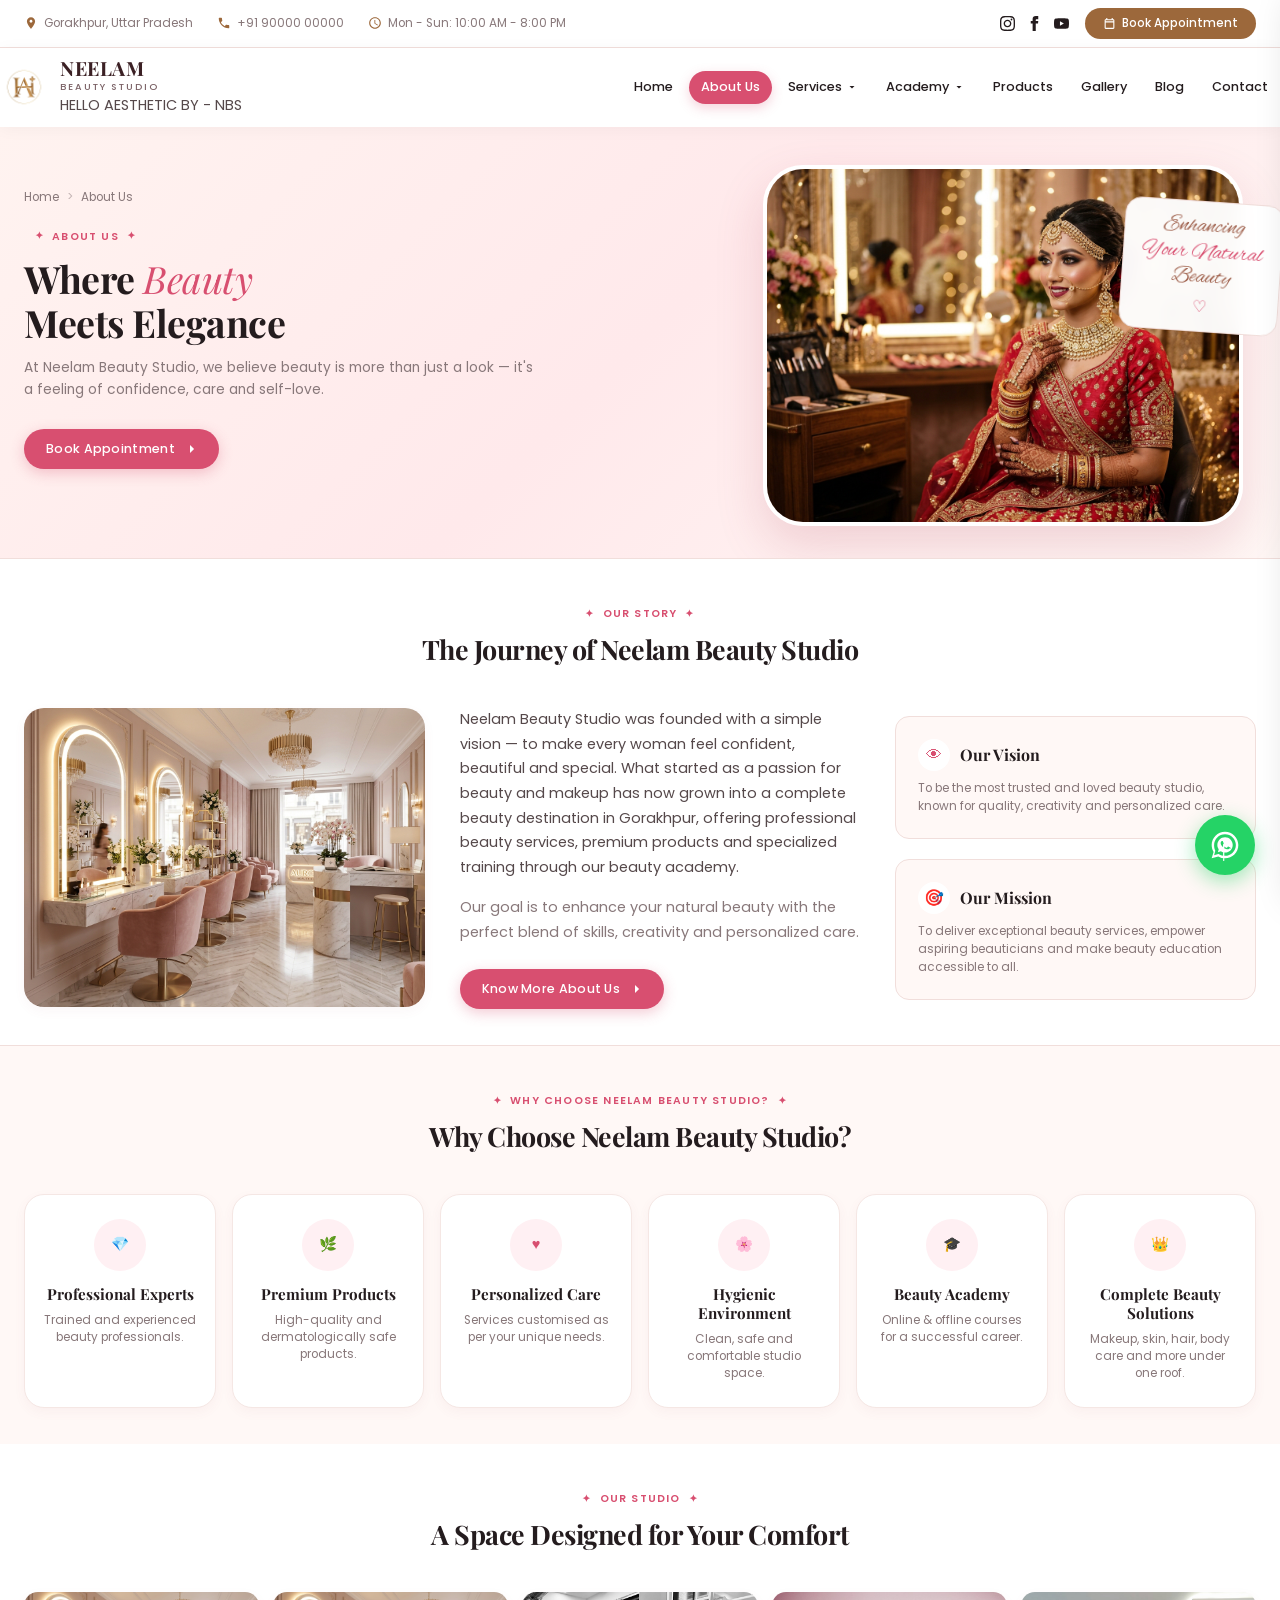
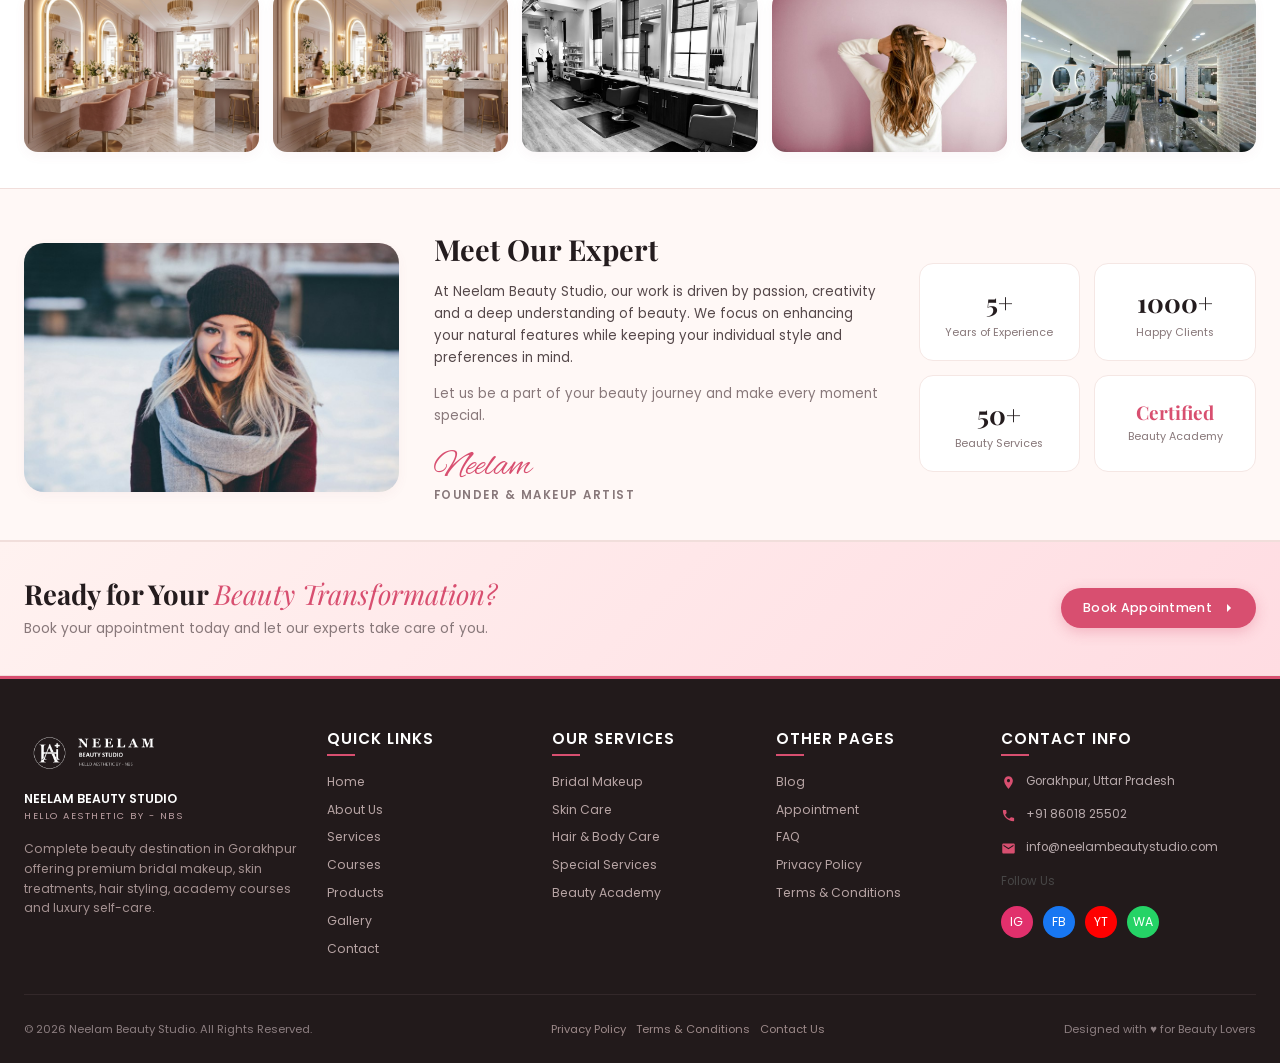
==== commit 0ac1943f: "folder clan" ====
--- a/about.html
+++ b/about.html
@@ -1,431 +1,434 @@
 <!DOCTYPE html>
 <html lang="en">
+
 <head>
-  <meta charset="UTF-8">
-  <meta name="viewport" content="width=device-width, initial-scale=1.0">
-  <title>About Us | Neelam Beauty Studio</title>
-  <link rel="stylesheet" href="css/style.css">
-  <link rel="preconnect" href="https://fonts.googleapis.com">
-  <link rel="preconnect" href="https://fonts.gstatic.com" crossorigin>
+    <meta charset="UTF-8">
+    <meta name="viewport" content="width=device-width, initial-scale=1.0">
+    <title>About Us | Neelam Beauty Studio</title>
+    <link rel="stylesheet" href="css/style.css">
+    <link rel="preconnect" href="https://fonts.googleapis.com">
+    <link rel="preconnect" href="https://fonts.gstatic.com" crossorigin>
 </head>
+
 <body>
 
-  <!-- Top Utility Bar -->
-  <div class="top-bar">
-    <div class="container top-bar-inner">
-      <div class="top-bar-info">
-        <div class="top-bar-item">
-          <svg width="14" height="14" fill="currentColor" viewBox="0 0 24 24"><path d="M12 2C8.13 2 5 5.13 5 9c0 5.25 7 13 7 13s7-7.75 7-13c0-3.87-3.13-7-7-7zm0 9.5c-1.38 0-2.5-1.12-2.5-2.5s1.12-2.5 2.5-2.5 2.5 1.12 2.5 2.5-1.12 2.5-2.5 2.5z"/></svg>
-          <span>Gorakhpur, Uttar Pradesh</span>
-        </div>
-        <div class="top-bar-item">
-          <svg width="14" height="14" fill="currentColor" viewBox="0 0 24 24"><path d="M6.62 10.79c1.44 2.83 3.76 5.14 6.59 6.59l2.2-2.2c.27-.27.67-.36 1.02-.24 1.12.37 2.33.57 3.57.57.55 0 1 .45 1 1V20c0 .55-.45 1-1 1-9.39 0-17-7.61-17-17 0-.55.45-1 1-1h3.5c.55 0 1 .45 1 1 0 1.25.2 2.45.57 3.57.11.35.03.74-.25 1.02l-2.2 2.2z"/></svg>
-          <span>+91 90000 00000</span>
-        </div>
-        <div class="top-bar-item">
-          <svg width="14" height="14" fill="currentColor" viewBox="0 0 24 24"><path d="M11.99 2C6.47 2 2 6.48 2 12s4.47 10 9.99 10C17.52 22 22 17.52 22 12S17.52 2 11.99 2zM12 20c-4.42 0-8-3.58-8-8s3.58-8 8-8 8 3.58 8 8-3.58 8-8 8zm.5-13H11v6l5.25 3.15.75-1.23-4.5-2.67z"/></svg>
-          <span>Mon - Sun: 10:00 AM - 8:00 PM</span>
-        </div>
-      </div>
-      <div class="top-bar-actions">
-        <div class="social-links">
-          <a href="#" class="social-link" title="Instagram"><svg width="15" height="15" fill="currentColor" viewBox="0 0 24 24"><path d="M12 2.163c3.204 0 3.584.012 4.85.07 3.252.148 4.771 1.691 4.919 4.919.058 1.265.069 1.645.069 4.849 0 3.205-.012 3.584-.069 4.849-.149 3.225-1.664 4.771-4.919 4.919-1.266.058-1.644.07-4.85.07-3.204 0-3.584-.012-4.849-.07-3.26-.149-4.771-1.699-4.919-4.92-.058-1.265-.07-1.644-.07-4.849 0-3.204.013-3.583.07-4.849.149-3.227 1.664-4.771 4.919-4.919 1.266-.057 1.645-.069 4.849-.069zm0-2.163c-3.259 0-3.667.014-4.947.072-4.358.2-6.78 2.618-6.98 6.98-.059 1.281-.073 1.689-.073 4.948 0 3.259.014 3.668.072 4.948.2 4.358 2.618 6.78 6.98 6.98 1.281.058 1.689.072 4.948.072 3.259 0 3.668-.014 4.948-.072 4.354-.2 6.782-2.618 6.979-6.98.059-1.28.073-1.689.073-4.948 0-3.259-.014-3.667-.072-4.947-.196-4.354-2.617-6.78-6.979-6.98-1.281-.059-1.69-.073-4.949-.073zm0 5.838c-3.403 0-6.162 2.759-6.162 6.162s2.759 6.163 6.162 6.163 6.162-2.759 6.162-6.163c0-3.403-2.759-6.162-6.162-6.162zm0 10.162c-2.209 0-4-1.79-4-4 0-2.209 1.791-4 4-4s4 1.791 4 4c0 2.21-1.791 4-4 4zm6.406-11.845c-.796 0-1.441.645-1.441 1.44s.645 1.44 1.441 1.44c.795 0 1.439-.645 1.439-1.44s-.644-1.44-1.439-1.44z"/></svg></a>
-          <a href="#" class="social-link" title="Facebook"><svg width="15" height="15" fill="currentColor" viewBox="0 0 24 24"><path d="M9 8H6v4h3v12h5V12h3.642L18 8h-4V6.333C14 5.374 14.5 5 15.688 5H18V0h-3.808C10.595 0 9 1.582 9 4.615V8z"/></svg></a>
-          <a href="#" class="social-link" title="YouTube"><svg width="15" height="15" fill="currentColor" viewBox="0 0 24 24"><path d="M23.498 6.186a3.016 3.016 0 0 0-2.122-2.136C19.505 3.545 12 3.545 12 3.545s-7.505 0-9.377.505A3.017 3.017 0 0 0 .502 6.186C0 8.07 0 12 0 12s0 3.93.502 5.814a3.016 3.016 0 0 0 2.122 2.136c1.871.505 9.376.505 9.376.505s7.505 0 9.377-.505a3.015 3.015 0 0 0 2.122-2.136C24 15.93 24 12 24 12s0-3.93-.502-5.814zM9.545 15.568V8.432L15.818 12l-6.273 3.568z"/></svg></a>
-        </div>
-        <a href="appointment.html" class="btn-top-book">
-          <svg width="13" height="13" fill="currentColor" viewBox="0 0 24 24"><path d="M19 4h-1V2h-2v2H8V2H6v2H5c-1.11 0-1.99.9-1.99 2L3 20c0 1.1.89 2 2 2h14c1.1 0 2-.9 2-2V6c0-1.1-.9-2-2-2zm0 16H5V10h14v10zm0-12H5V6h14v2z"/></svg>
-          Book Appointment
-        </a>
-      </div>
+    <!-- Top Utility Bar -->
+    <div class="top-bar">
+        <div class="container top-bar-inner">
+            <div class="top-bar-info">
+                <div class="top-bar-item">
+                    <svg width="14" height="14" fill="currentColor" viewBox="0 0 24 24"><path d="M12 2C8.13 2 5 5.13 5 9c0 5.25 7 13 7 13s7-7.75 7-13c0-3.87-3.13-7-7-7zm0 9.5c-1.38 0-2.5-1.12-2.5-2.5s1.12-2.5 2.5-2.5 2.5 1.12 2.5 2.5-1.12 2.5-2.5 2.5z"/></svg>
+                    <span>Gorakhpur, Uttar Pradesh</span>
+                </div>
+                <div class="top-bar-item">
+                    <svg width="14" height="14" fill="currentColor" viewBox="0 0 24 24"><path d="M6.62 10.79c1.44 2.83 3.76 5.14 6.59 6.59l2.2-2.2c.27-.27.67-.36 1.02-.24 1.12.37 2.33.57 3.57.57.55 0 1 .45 1 1V20c0 .55-.45 1-1 1-9.39 0-17-7.61-17-17 0-.55.45-1 1-1h3.5c.55 0 1 .45 1 1 0 1.25.2 2.45.57 3.57.11.35.03.74-.25 1.02l-2.2 2.2z"/></svg>
+                    <span>+91 90000 00000</span>
+                </div>
+                <div class="top-bar-item">
+                    <svg width="14" height="14" fill="currentColor" viewBox="0 0 24 24"><path d="M11.99 2C6.47 2 2 6.48 2 12s4.47 10 9.99 10C17.52 22 22 17.52 22 12S17.52 2 11.99 2zM12 20c-4.42 0-8-3.58-8-8s3.58-8 8-8 8 3.58 8 8-3.58 8-8 8zm.5-13H11v6l5.25 3.15.75-1.23-4.5-2.67z"/></svg>
+                    <span>Mon - Sun: 10:00 AM - 8:00 PM</span>
+                </div>
+            </div>
+            <div class="top-bar-actions">
+                <div class="social-links">
+                    <a href="#" class="social-link" title="Instagram"><svg width="15" height="15" fill="currentColor" viewBox="0 0 24 24"><path d="M12 2.163c3.204 0 3.584.012 4.85.07 3.252.148 4.771 1.691 4.919 4.919.058 1.265.069 1.645.069 4.849 0 3.205-.012 3.584-.069 4.849-.149 3.225-1.664 4.771-4.919 4.919-1.266.058-1.644.07-4.85.07-3.204 0-3.584-.012-4.849-.07-3.26-.149-4.771-1.699-4.919-4.92-.058-1.265-.07-1.644-.07-4.849 0-3.204.013-3.583.07-4.849.149-3.227 1.664-4.771 4.919-4.919 1.266-.057 1.645-.069 4.849-.069zm0-2.163c-3.259 0-3.667.014-4.947.072-4.358.2-6.78 2.618-6.98 6.98-.059 1.281-.073 1.689-.073 4.948 0 3.259.014 3.668.072 4.948.2 4.358 2.618 6.78 6.98 6.98 1.281.058 1.689.072 4.948.072 3.259 0 3.668-.014 4.948-.072 4.354-.2 6.782-2.618 6.979-6.98.059-1.28.073-1.689.073-4.948 0-3.259-.014-3.667-.072-4.947-.196-4.354-2.617-6.78-6.979-6.98-1.281-.059-1.69-.073-4.949-.073zm0 5.838c-3.403 0-6.162 2.759-6.162 6.162s2.759 6.163 6.162 6.163 6.162-2.759 6.162-6.163c0-3.403-2.759-6.162-6.162-6.162zm0 10.162c-2.209 0-4-1.79-4-4 0-2.209 1.791-4 4-4s4 1.791 4 4c0 2.21-1.791 4-4 4zm6.406-11.845c-.796 0-1.441.645-1.441 1.44s.645 1.44 1.441 1.44c.795 0 1.439-.645 1.439-1.44s-.644-1.44-1.439-1.44z"/></svg></a>
+                    <a href="#" class="social-link" title="Facebook"><svg width="15" height="15" fill="currentColor" viewBox="0 0 24 24"><path d="M9 8H6v4h3v12h5V12h3.642L18 8h-4V6.333C14 5.374 14.5 5 15.688 5H18V0h-3.808C10.595 0 9 1.582 9 4.615V8z"/></svg></a>
+                    <a href="#" class="social-link" title="YouTube"><svg width="15" height="15" fill="currentColor" viewBox="0 0 24 24"><path d="M23.498 6.186a3.016 3.016 0 0 0-2.122-2.136C19.505 3.545 12 3.545 12 3.545s-7.505 0-9.377.505A3.017 3.017 0 0 0 .502 6.186C0 8.07 0 12 0 12s0 3.93.502 5.814a3.016 3.016 0 0 0 2.122 2.136c1.871.505 9.376.505 9.376.505s7.505 0 9.377-.505a3.015 3.015 0 0 0 2.122-2.136C24 15.93 24 12 24 12s0-3.93-.502-5.814zM9.545 15.568V8.432L15.818 12l-6.273 3.568z"/></svg></a>
+                </div>
+                <a href="appointment.html" class="btn-top-book">
+                    <svg width="13" height="13" fill="currentColor" viewBox="0 0 24 24"><path d="M19 4h-1V2h-2v2H8V2H6v2H5c-1.11 0-1.99.9-1.99 2L3 20c0 1.1.89 2 2 2h14c1.1 0 2-.9 2-2V6c0-1.1-.9-2-2-2zm0 16H5V10h14v10zm0-12H5V6h14v2z"/></svg> Book Appointment
+                </a>
+            </div>
+        </div>
     </div>
-  </div>
-
-  <!-- Header -->
-  <header class="site-header">
-    <div class="container header-inner">
-      <a href="index.html" class="brand-logo">
-        <img src="assets/images/logo.png" alt="Neelam Beauty Studio" class="brand-logo-img">
-        <div class="brand-text">
-          <span class="brand-title">NEELAM</span>
-          <span class="brand-subtitle">BEAUTY STUDIO</span>
-          <span class="brand-tagline">HELLO AESTHETIC BY - NBS</span>
-        </div>
-      </a>
-
-      <nav class="main-nav">
-        <ul class="nav-list">
-          <li class="nav-item"><a href="index.html" class="nav-link">Home</a></li>
-          <li class="nav-item"><a href="about.html" class="nav-link active">About Us</a></li>
-          <li class="nav-item has-dropdown">
-            <a href="services.html" class="nav-link">
+
+    <!-- Header -->
+    <header class="site-header">
+        <div class="container header-inner">
+            <a href="index.html" class="brand-logo">
+                <img src="assets/images/logo.png" alt="Neelam Beauty Studio" class="brand-logo-img">
+                <div class="brand-text">
+                    <span class="brand-title">NEELAM</span>
+                    <span class="brand-subtitle">BEAUTY STUDIO</span>
+                    <span class="brand-tagline">HELLO AESTHETIC BY - NBS</span>
+                </div>
+            </a>
+
+            <nav class="main-nav">
+                <ul class="nav-list">
+                    <li class="nav-item"><a href="index.html" class="nav-link">Home</a></li>
+                    <li class="nav-item"><a href="about.html" class="nav-link active">About Us</a></li>
+                    <li class="nav-item has-dropdown">
+                        <a href="services.html" class="nav-link">
               Services
               <svg width="12" height="12" fill="currentColor" viewBox="0 0 24 24"><path d="M7 10l5 5 5-5z"/></svg>
             </a>
-            <ul class="nav-dropdown">
-              <li><a href="services.html" class="dropdown-link">All Services</a></li>
-              <li><a href="bridal-makeup.html" class="dropdown-link">Bridal Makeup</a></li>
-              <li><a href="skin-care.html" class="dropdown-link">Skin Care & Treatments</a></li>
-              <li><a href="hair-body-care.html" class="dropdown-link">Hair & Body Care</a></li>
-              <li><a href="special-services.html" class="dropdown-link">Special Services</a></li>
-            </ul>
-          </li>
-          <li class="nav-item has-dropdown">
-            <a href="beauty-academy.html" class="nav-link">
+                        <ul class="nav-dropdown">
+                            <li><a href="services.html" class="dropdown-link">All Services</a></li>
+                            <li><a href="bridal-makeup.html" class="dropdown-link">Bridal Makeup</a></li>
+                            <li><a href="skin-care.html" class="dropdown-link">Skin Care & Treatments</a></li>
+                            <li><a href="hair-body-care.html" class="dropdown-link">Hair & Body Care</a></li>
+                            <li><a href="special-services.html" class="dropdown-link">Special Services</a></li>
+                        </ul>
+                    </li>
+                    <li class="nav-item has-dropdown">
+                        <a href="beauty-academy.html" class="nav-link">
               Academy
               <svg width="12" height="12" fill="currentColor" viewBox="0 0 24 24"><path d="M7 10l5 5 5-5z"/></svg>
             </a>
-            <ul class="nav-dropdown">
-              <li><a href="beauty-academy.html" class="dropdown-link">All Courses</a></li>
-              <li><a href="beauty-academy.html#online" class="dropdown-link">Online Courses</a></li>
-              <li><a href="beauty-academy.html#offline" class="dropdown-link">Offline Courses</a></li>
-            </ul>
-          </li>
-          <li class="nav-item"><a href="products.html" class="nav-link">Products</a></li>
-          <li class="nav-item"><a href="gallery.html" class="nav-link">Gallery</a></li>
-          <li class="nav-item"><a href="blog.html" class="nav-link">Blog</a></li>
-          <li class="nav-item"><a href="contact.html" class="nav-link">Contact</a></li>
-        </ul>
-      </nav>
-
-      <button class="mobile-nav-toggle" aria-label="Toggle navigation" aria-expanded="false">
+                        <ul class="nav-dropdown">
+                            <li><a href="beauty-academy.html" class="dropdown-link">All Courses</a></li>
+                            <li><a href="beauty-academy.html#online" class="dropdown-link">Online Courses</a></li>
+                            <li><a href="beauty-academy.html#offline" class="dropdown-link">Offline Courses</a></li>
+                        </ul>
+                    </li>
+                    <li class="nav-item"><a href="products.html" class="nav-link">Products</a></li>
+                    <li class="nav-item"><a href="gallery.html" class="nav-link">Gallery</a></li>
+                    <li class="nav-item"><a href="blog.html" class="nav-link">Blog</a></li>
+                    <li class="nav-item"><a href="contact.html" class="nav-link">Contact</a></li>
+                </ul>
+            </nav>
+
+            <button class="mobile-nav-toggle" aria-label="Toggle navigation" aria-expanded="false">
         <span></span>
         <span></span>
         <span></span>
       </button>
+        </div>
+    </header>
+
+    <!-- Mobile Navigation Drawer -->
+    <div class="mobile-nav-drawer">
+        <div class="mobile-nav-header">
+            <div class="brand-text">
+                <span class="brand-title">NEELAM</span>
+                <span class="brand-subtitle">BEAUTY STUDIO</span>
+            </div>
+            <button class="mobile-nav-close" aria-label="Close menu">&times;</button>
+        </div>
+        <ul class="mobile-nav-list">
+            <li><a href="index.html">Home</a></li>
+            <li><a href="about.html">About Us</a></li>
+            <li><a href="services.html">All Services</a></li>
+            <li><a href="bridal-makeup.html">Bridal Makeup</a></li>
+            <li><a href="skin-care.html">Skin Care</a></li>
+            <li><a href="hair-body-care.html">Hair & Body Care</a></li>
+            <li><a href="special-services.html">Special Beauty Services</a></li>
+            <li><a href="beauty-academy.html">Beauty Academy</a></li>
+            <li><a href="products.html">Products</a></li>
+            <li><a href="gallery.html">Gallery</a></li>
+            <li><a href="contact.html">Contact Us</a></li>
+            <li><a href="blog.html">Blog</a></li>
+            <li style="margin-top: 20px;"><a href="appointment.html" class="btn btn-primary" style="text-align: center; color: #fff;">Book Appointment</a></li>
+        </ul>
     </div>
-  </header>
-
-  <!-- Mobile Navigation Drawer -->
-  <div class="mobile-nav-drawer">
-    <div class="mobile-nav-header">
-      <div class="brand-text">
-        <span class="brand-title">NEELAM</span>
-        <span class="brand-subtitle">BEAUTY STUDIO</span>
-      </div>
-      <button class="mobile-nav-close" aria-label="Close menu">&times;</button>
-    </div>
-    <ul class="mobile-nav-list">
-      <li><a href="index.html">Home</a></li>
-      <li><a href="about.html">About Us</a></li>
-      <li><a href="services.html">All Services</a></li>
-      <li><a href="bridal-makeup.html">Bridal Makeup</a></li>
-      <li><a href="skin-care.html">Skin Care</a></li>
-      <li><a href="hair-body-care.html">Hair & Body Care</a></li>
-      <li><a href="special-services.html">Special Beauty Services</a></li>
-      <li><a href="beauty-academy.html">Beauty Academy</a></li>
-      <li><a href="products.html">Products</a></li>
-      <li><a href="gallery.html">Gallery</a></li>
-      <li><a href="contact.html">Contact Us</a></li>
-      <li><a href="blog.html">Blog</a></li>
-      <li style="margin-top: 20px;"><a href="appointment.html" class="btn btn-primary" style="text-align: center; color: #fff;">Book Appointment</a></li>
-    </ul>
-  </div>
-
-
-  <!-- Hero Section -->
-  <section class="hero-section">
-    <div class="container hero-inner">
-      <div class="hero-content">
-        <div class="breadcrumb">
-          <a href="index.html">Home</a>
-          <span class="breadcrumb-sep">&gt;</span>
-          <span>About Us</span>
-        </div>
-        <span class="section-tag">ABOUT US</span>
-        <h1>Where <span class="serif-italic">Beauty</span><br>Meets Elegance</h1>
-        <p class="hero-desc">
-          At Neelam Beauty Studio, we believe beauty is more than just a look — it's a feeling of confidence, care and self-love.
-        </p>
-        <div class="hero-actions">
-          <a href="appointment.html" class="btn btn-primary">
+
+
+    <!-- Hero Section -->
+    <section class="hero-section">
+        <div class="container hero-inner">
+            <div class="hero-content">
+                <div class="breadcrumb">
+                    <a href="index.html">Home</a>
+                    <span class="breadcrumb-sep">&gt;</span>
+                    <span>About Us</span>
+                </div>
+                <span class="section-tag">ABOUT US</span>
+                <h1>Where <span class="serif-italic">Beauty</span><br>Meets Elegance</h1>
+                <p class="hero-desc">
+                    At Neelam Beauty Studio, we believe beauty is more than just a look — it's a feeling of confidence, care and self-love.
+                </p>
+                <div class="hero-actions">
+                    <a href="appointment.html" class="btn btn-primary">
             Book Appointment
             <svg width="14" height="14" fill="currentColor" viewBox="0 0 24 24"><path d="M5 12h14M12 5l7 7-7 7"/></svg>
           </a>
-        </div>
-      </div>
-
-      <div class="hero-media">
-        <div class="hero-image-wrapper">
-          <img src="assets/images/about-hero-bride.png" alt="About Neelam Beauty Studio">
-        </div>
-        <div class="floating-script-badge">
-          <div class="line-1">Enhancing</div>
-          <div class="line-2">Your Natural</div>
-          <div class="line-3">Beauty</div>
-          <div class="heart-icon">♡</div>
-        </div>
-      </div>
-    </div>
-  </section>
-
-  <!-- Our Story Section -->
-  <section class="section-pad bg-white">
-    <div class="container">
-      <div class="section-header">
-        <span class="section-tag">OUR STORY</span>
-        <h2>The Journey of Neelam Beauty Studio</h2>
-      </div>
-
-      <div style="display: grid; grid-template-columns: 1fr 1fr 0.9fr; gap: 35px; align-items: center;">
-        <div>
-          <img src="assets/images/salon-reception-main.png" alt="Neelam Beauty Studio Reception" style="border-radius: var(--radius-lg); box-shadow: var(--shadow-sm); width: 100%;">
-        </div>
-
-        <div>
-          <p style="margin-bottom: 16px; color: var(--color-text-body); line-height: 1.7;">
-            Neelam Beauty Studio was founded with a simple vision — to make every woman feel confident, beautiful and special. What started as a passion for beauty and makeup has now grown into a complete beauty destination in Gorakhpur, offering professional beauty services, premium products and specialized training through our beauty academy.
-          </p>
-          <p style="margin-bottom: 24px; color: var(--color-text-muted); line-height: 1.7;">
-            Our goal is to enhance your natural beauty with the perfect blend of skills, creativity and personalized care.
-          </p>
-          <a href="services.html" class="btn btn-primary">
+                </div>
+            </div>
+
+            <div class="hero-media">
+                <div class="hero-image-wrapper">
+                    <img src="assets/images/about-hero-bride.png" alt="About Neelam Beauty Studio">
+                </div>
+                <div class="floating-script-badge">
+                    <div class="line-1">Enhancing</div>
+                    <div class="line-2">Your Natural</div>
+                    <div class="line-3">Beauty</div>
+                    <div class="heart-icon">♡</div>
+                </div>
+            </div>
+        </div>
+    </section>
+
+    <!-- Our Story Section -->
+    <section class="section-pad bg-white">
+        <div class="container">
+            <div class="section-header">
+                <span class="section-tag">OUR STORY</span>
+                <h2>The Journey of Neelam Beauty Studio</h2>
+            </div>
+
+            <div style="display: grid; grid-template-columns: 1fr 1fr 0.9fr; gap: 35px; align-items: center;">
+                <div>
+                    <img src="assets/images/salon-reception-main.png" alt="Neelam Beauty Studio Reception" style="border-radius: var(--radius-lg); box-shadow: var(--shadow-sm); width: 100%;">
+                </div>
+
+                <div>
+                    <p style="margin-bottom: 16px; color: var(--color-text-body); line-height: 1.7;">
+                        Neelam Beauty Studio was founded with a simple vision — to make every woman feel confident, beautiful and special. What started as a passion for beauty and makeup has now grown into a complete beauty destination in Gorakhpur, offering professional beauty
+                        services, premium products and specialized training through our beauty academy.
+                    </p>
+                    <p style="margin-bottom: 24px; color: var(--color-text-muted); line-height: 1.7;">
+                        Our goal is to enhance your natural beauty with the perfect blend of skills, creativity and personalized care.
+                    </p>
+                    <a href="services.html" class="btn btn-primary">
             Know More About Us
             <svg width="14" height="14" fill="currentColor" viewBox="0 0 24 24"><path d="M5 12h14M12 5l7 7-7 7"/></svg>
           </a>
-        </div>
-
-        <div style="display: flex; flex-direction: column; gap: 20px;">
-          <div style="background: var(--color-bg-page); border: 1px solid var(--color-border); border-radius: var(--radius-md); padding: 22px;">
-            <div style="display: flex; align-items: center; gap: 10px; margin-bottom: 8px;">
-              <div style="width: 32px; height: 32px; border-radius: 50%; background: #ffffff; display: flex; align-items: center; justify-content: center; color: var(--color-primary); font-size: 1.1rem;">👁</div>
-              <h4 style="font-size: 1.1rem; color: var(--color-text-main);">Our Vision</h4>
-            </div>
-            <p style="font-size: 0.82rem; color: var(--color-text-muted); line-height: 1.55;">
-              To be the most trusted and loved beauty studio, known for quality, creativity and personalized care.
-            </p>
-          </div>
-
-          <div style="background: var(--color-bg-page); border: 1px solid var(--color-border); border-radius: var(--radius-md); padding: 22px;">
-            <div style="display: flex; align-items: center; gap: 10px; margin-bottom: 8px;">
-              <div style="width: 32px; height: 32px; border-radius: 50%; background: #ffffff; display: flex; align-items: center; justify-content: center; color: var(--color-primary); font-size: 1.1rem;">🎯</div>
-              <h4 style="font-size: 1.1rem; color: var(--color-text-main);">Our Mission</h4>
-            </div>
-            <p style="font-size: 0.82rem; color: var(--color-text-muted); line-height: 1.55;">
-              To deliver exceptional beauty services, empower aspiring beauticians and make beauty education accessible to all.
-            </p>
-          </div>
-        </div>
-      </div>
-    </div>
-  </section>
-
-  <!-- Why Choose Neelam Beauty Studio -->
-  <section class="section-pad bg-blush" style="border-top: 1px solid var(--color-border);">
-    <div class="container">
-      <div class="section-header">
-        <span class="section-tag">WHY CHOOSE NEELAM BEAUTY STUDIO?</span>
-        <h2>Why Choose Neelam Beauty Studio?</h2>
-      </div>
-
-      <div class="cards-grid-6">
-        <div class="feature-card">
-          <div class="feature-icon-box">💎</div>
-          <h4>Professional Experts</h4>
-          <p>Trained and experienced beauty professionals.</p>
-        </div>
-
-        <div class="feature-card">
-          <div class="feature-icon-box">🌿</div>
-          <h4>Premium Products</h4>
-          <p>High-quality and dermatologically safe products.</p>
-        </div>
-
-        <div class="feature-card">
-          <div class="feature-icon-box">♥</div>
-          <h4>Personalized Care</h4>
-          <p>Services customised as per your unique needs.</p>
-        </div>
-
-        <div class="feature-card">
-          <div class="feature-icon-box">🌸</div>
-          <h4>Hygienic Environment</h4>
-          <p>Clean, safe and comfortable studio space.</p>
-        </div>
-
-        <div class="feature-card">
-          <div class="feature-icon-box">🎓</div>
-          <h4>Beauty Academy</h4>
-          <p>Online & offline courses for a successful career.</p>
-        </div>
-
-        <div class="feature-card">
-          <div class="feature-icon-box">👑</div>
-          <h4>Complete Beauty Solutions</h4>
-          <p>Makeup, skin, hair, body care and more under one roof.</p>
-        </div>
-      </div>
-    </div>
-  </section>
-
-  <!-- Our Studio Comfort Gallery -->
-  <section class="section-pad bg-white">
-    <div class="container">
-      <div class="section-header">
-        <span class="section-tag">OUR STUDIO</span>
-        <h2>A Space Designed for Your Comfort</h2>
-      </div>
-
-      <div style="display: grid; grid-template-columns: repeat(5, 1fr); gap: 14px;">
-        <div style="border-radius: var(--radius-md); overflow: hidden; height: 160px; box-shadow: var(--shadow-sm);"><img src="assets/images/salon-studio-1.png" alt="Studio Reception" style="width: 100%; height: 100%; object-fit: cover;"></div>
-        <div style="border-radius: var(--radius-md); overflow: hidden; height: 160px; box-shadow: var(--shadow-sm);"><img src="assets/images/salon-studio-2.png" alt="Makeup Mirrors" style="width: 100%; height: 100%; object-fit: cover;"></div>
-        <div style="border-radius: var(--radius-md); overflow: hidden; height: 160px; box-shadow: var(--shadow-sm);"><img src="assets/images/salon-studio-3.png" alt="Treatment Bed" style="width: 100%; height: 100%; object-fit: cover;"></div>
-        <div style="border-radius: var(--radius-md); overflow: hidden; height: 160px; box-shadow: var(--shadow-sm);"><img src="assets/images/salon-studio-4.png" alt="Lounge Area" style="width: 100%; height: 100%; object-fit: cover;"></div>
-        <div style="border-radius: var(--radius-md); overflow: hidden; height: 160px; box-shadow: var(--shadow-sm);"><img src="assets/images/salon-studio-5.png" alt="Styling Stations" style="width: 100%; height: 100%; object-fit: cover;"></div>
-      </div>
-    </div>
-  </section>
-
-  <!-- Meet Our Expert Neelam -->
-  <section class="section-pad bg-blush" style="border-top: 1px solid var(--color-border); border-bottom: 1px solid var(--color-border);">
-    <div class="container" style="display: grid; grid-template-columns: 1fr 1.2fr 0.9fr; gap: 35px; align-items: center;">
-      <div>
-        <img src="assets/images/expert-neelam-makeup.png" alt="Neelam - Founder & Makeup Artist" style="border-radius: var(--radius-lg); box-shadow: var(--shadow-sm); width: 100%;">
-      </div>
-
-      <div>
-        <h3 style="font-size: 2rem; margin-bottom: 14px;">Meet Our Expert</h3>
-        <p style="margin-bottom: 14px; color: var(--color-text-body); font-size: 0.92rem; line-height: 1.65;">
-          At Neelam Beauty Studio, our work is driven by passion, creativity and a deep understanding of beauty. We focus on enhancing your natural features while keeping your individual style and preferences in mind.
-        </p>
-        <p style="margin-bottom: 22px; color: var(--color-text-muted); font-size: 0.92rem; line-height: 1.65;">
-          Let us be a part of your beauty journey and make every moment special.
-        </p>
-        <div>
-          <div style="font-family: var(--font-script); font-size: 2.5rem; color: var(--color-primary); line-height: 1;">Neelam</div>
-          <div style="font-size: 0.8rem; letter-spacing: 1.5px; text-transform: uppercase; color: var(--color-text-muted); font-weight: 600;">Founder & Makeup Artist</div>
-        </div>
-      </div>
-
-      <div style="display: grid; grid-template-columns: 1fr 1fr; gap: 14px;">
-        <div style="background: #ffffff; padding: 18px; border-radius: var(--radius-md); text-align: center; border: 1px solid var(--color-border-card);">
-          <div style="font-size: 1.8rem; font-weight: 700; color: var(--color-text-main); font-family: var(--font-serif);">5+</div>
-          <div style="font-size: 0.75rem; color: var(--color-text-muted);">Years of Experience</div>
-        </div>
-        <div style="background: #ffffff; padding: 18px; border-radius: var(--radius-md); text-align: center; border: 1px solid var(--color-border-card);">
-          <div style="font-size: 1.8rem; font-weight: 700; color: var(--color-text-main); font-family: var(--font-serif);">1000+</div>
-          <div style="font-size: 0.75rem; color: var(--color-text-muted);">Happy Clients</div>
-        </div>
-        <div style="background: #ffffff; padding: 18px; border-radius: var(--radius-md); text-align: center; border: 1px solid var(--color-border-card);">
-          <div style="font-size: 1.8rem; font-weight: 700; color: var(--color-text-main); font-family: var(--font-serif);">50+</div>
-          <div style="font-size: 0.75rem; color: var(--color-text-muted);">Beauty Services</div>
-        </div>
-        <div style="background: #ffffff; padding: 18px; border-radius: var(--radius-md); text-align: center; border: 1px solid var(--color-border-card);">
-          <div style="font-size: 1.3rem; font-weight: 700; color: var(--color-primary); font-family: var(--font-serif); margin-top: 4px;">Certified</div>
-          <div style="font-size: 0.75rem; color: var(--color-text-muted);">Beauty Academy</div>
-        </div>
-      </div>
-    </div>
-  </section>
-
-  <!-- Pre-Footer CTA -->
-  <section class="pre-footer-cta">
-    <div class="container pre-footer-inner">
-      <div class="pre-footer-content">
-        <h3>Ready for Your <span class="serif-italic">Beauty Transformation?</span></h3>
-        <p>Book your appointment today and let our experts take care of you.</p>
-      </div>
-      <a href="appointment.html" class="btn btn-primary">
+                </div>
+
+                <div style="display: flex; flex-direction: column; gap: 20px;">
+                    <div style="background: var(--color-bg-page); border: 1px solid var(--color-border); border-radius: var(--radius-md); padding: 22px;">
+                        <div style="display: flex; align-items: center; gap: 10px; margin-bottom: 8px;">
+                            <div style="width: 32px; height: 32px; border-radius: 50%; background: #ffffff; display: flex; align-items: center; justify-content: center; color: var(--color-primary); font-size: 1.1rem;">👁</div>
+                            <h4 style="font-size: 1.1rem; color: var(--color-text-main);">Our Vision</h4>
+                        </div>
+                        <p style="font-size: 0.82rem; color: var(--color-text-muted); line-height: 1.55;">
+                            To be the most trusted and loved beauty studio, known for quality, creativity and personalized care.
+                        </p>
+                    </div>
+
+                    <div style="background: var(--color-bg-page); border: 1px solid var(--color-border); border-radius: var(--radius-md); padding: 22px;">
+                        <div style="display: flex; align-items: center; gap: 10px; margin-bottom: 8px;">
+                            <div style="width: 32px; height: 32px; border-radius: 50%; background: #ffffff; display: flex; align-items: center; justify-content: center; color: var(--color-primary); font-size: 1.1rem;">🎯</div>
+                            <h4 style="font-size: 1.1rem; color: var(--color-text-main);">Our Mission</h4>
+                        </div>
+                        <p style="font-size: 0.82rem; color: var(--color-text-muted); line-height: 1.55;">
+                            To deliver exceptional beauty services, empower aspiring beauticians and make beauty education accessible to all.
+                        </p>
+                    </div>
+                </div>
+            </div>
+        </div>
+    </section>
+
+    <!-- Why Choose Neelam Beauty Studio -->
+    <section class="section-pad bg-blush" style="border-top: 1px solid var(--color-border);">
+        <div class="container">
+            <div class="section-header">
+                <span class="section-tag">WHY CHOOSE NEELAM BEAUTY STUDIO?</span>
+                <h2>Why Choose Neelam Beauty Studio?</h2>
+            </div>
+
+            <div class="cards-grid-6">
+                <div class="feature-card">
+                    <div class="feature-icon-box">💎</div>
+                    <h4>Professional Experts</h4>
+                    <p>Trained and experienced beauty professionals.</p>
+                </div>
+
+                <div class="feature-card">
+                    <div class="feature-icon-box">🌿</div>
+                    <h4>Premium Products</h4>
+                    <p>High-quality and dermatologically safe products.</p>
+                </div>
+
+                <div class="feature-card">
+                    <div class="feature-icon-box">♥</div>
+                    <h4>Personalized Care</h4>
+                    <p>Services customised as per your unique needs.</p>
+                </div>
+
+                <div class="feature-card">
+                    <div class="feature-icon-box">🌸</div>
+                    <h4>Hygienic Environment</h4>
+                    <p>Clean, safe and comfortable studio space.</p>
+                </div>
+
+                <div class="feature-card">
+                    <div class="feature-icon-box">🎓</div>
+                    <h4>Beauty Academy</h4>
+                    <p>Online & offline courses for a successful career.</p>
+                </div>
+
+                <div class="feature-card">
+                    <div class="feature-icon-box">👑</div>
+                    <h4>Complete Beauty Solutions</h4>
+                    <p>Makeup, skin, hair, body care and more under one roof.</p>
+                </div>
+            </div>
+        </div>
+    </section>
+
+    <!-- Our Studio Comfort Gallery -->
+    <section class="section-pad bg-white">
+        <div class="container">
+            <div class="section-header">
+                <span class="section-tag">OUR STUDIO</span>
+                <h2>A Space Designed for Your Comfort</h2>
+            </div>
+
+            <div style="display: grid; grid-template-columns: repeat(5, 1fr); gap: 14px;">
+                <div style="border-radius: var(--radius-md); overflow: hidden; height: 160px; box-shadow: var(--shadow-sm);"><img src="assets/images/salon-studio-1.png" alt="Studio Reception" style="width: 100%; height: 100%; object-fit: cover;"></div>
+                <div style="border-radius: var(--radius-md); overflow: hidden; height: 160px; box-shadow: var(--shadow-sm);"><img src="assets/images/salon-studio-2.png" alt="Makeup Mirrors" style="width: 100%; height: 100%; object-fit: cover;"></div>
+                <div style="border-radius: var(--radius-md); overflow: hidden; height: 160px; box-shadow: var(--shadow-sm);"><img src="assets/images/salon-studio-3.png" alt="Treatment Bed" style="width: 100%; height: 100%; object-fit: cover;"></div>
+                <div style="border-radius: var(--radius-md); overflow: hidden; height: 160px; box-shadow: var(--shadow-sm);"><img src="assets/images/salon-studio-4.png" alt="Lounge Area" style="width: 100%; height: 100%; object-fit: cover;"></div>
+                <div style="border-radius: var(--radius-md); overflow: hidden; height: 160px; box-shadow: var(--shadow-sm);"><img src="assets/images/salon-studio-5.png" alt="Styling Stations" style="width: 100%; height: 100%; object-fit: cover;"></div>
+            </div>
+        </div>
+    </section>
+
+    <!-- Meet Our Expert Neelam -->
+    <section class="section-pad bg-blush" style="border-top: 1px solid var(--color-border); border-bottom: 1px solid var(--color-border);">
+        <div class="container" style="display: grid; grid-template-columns: 1fr 1.2fr 0.9fr; gap: 35px; align-items: center;">
+            <div>
+                <img src="assets/images/expert-neelam-makeup.png" alt="Neelam - Founder & Makeup Artist" style="border-radius: var(--radius-lg); box-shadow: var(--shadow-sm); width: 100%;">
+            </div>
+
+            <div>
+                <h3 style="font-size: 2rem; margin-bottom: 14px;">Meet Our Expert</h3>
+                <p style="margin-bottom: 14px; color: var(--color-text-body); font-size: 0.92rem; line-height: 1.65;">
+                    At Neelam Beauty Studio, our work is driven by passion, creativity and a deep understanding of beauty. We focus on enhancing your natural features while keeping your individual style and preferences in mind.
+                </p>
+                <p style="margin-bottom: 22px; color: var(--color-text-muted); font-size: 0.92rem; line-height: 1.65;">
+                    Let us be a part of your beauty journey and make every moment special.
+                </p>
+                <div>
+                    <div style="font-family: var(--font-script); font-size: 2.5rem; color: var(--color-primary); line-height: 1;">Neelam</div>
+                    <div style="font-size: 0.8rem; letter-spacing: 1.5px; text-transform: uppercase; color: var(--color-text-muted); font-weight: 600;">Founder & Makeup Artist</div>
+                </div>
+            </div>
+
+            <div style="display: grid; grid-template-columns: 1fr 1fr; gap: 14px;">
+                <div style="background: #ffffff; padding: 18px; border-radius: var(--radius-md); text-align: center; border: 1px solid var(--color-border-card);">
+                    <div style="font-size: 1.8rem; font-weight: 700; color: var(--color-text-main); font-family: var(--font-serif);">5+</div>
+                    <div style="font-size: 0.75rem; color: var(--color-text-muted);">Years of Experience</div>
+                </div>
+                <div style="background: #ffffff; padding: 18px; border-radius: var(--radius-md); text-align: center; border: 1px solid var(--color-border-card);">
+                    <div style="font-size: 1.8rem; font-weight: 700; color: var(--color-text-main); font-family: var(--font-serif);">1000+</div>
+                    <div style="font-size: 0.75rem; color: var(--color-text-muted);">Happy Clients</div>
+                </div>
+                <div style="background: #ffffff; padding: 18px; border-radius: var(--radius-md); text-align: center; border: 1px solid var(--color-border-card);">
+                    <div style="font-size: 1.8rem; font-weight: 700; color: var(--color-text-main); font-family: var(--font-serif);">50+</div>
+                    <div style="font-size: 0.75rem; color: var(--color-text-muted);">Beauty Services</div>
+                </div>
+                <div style="background: #ffffff; padding: 18px; border-radius: var(--radius-md); text-align: center; border: 1px solid var(--color-border-card);">
+                    <div style="font-size: 1.3rem; font-weight: 700; color: var(--color-primary); font-family: var(--font-serif); margin-top: 4px;">Certified</div>
+                    <div style="font-size: 0.75rem; color: var(--color-text-muted);">Beauty Academy</div>
+                </div>
+            </div>
+        </div>
+    </section>
+
+    <!-- Pre-Footer CTA -->
+    <section class="pre-footer-cta">
+        <div class="container pre-footer-inner">
+            <div class="pre-footer-content">
+                <h3>Ready for Your <span class="serif-italic">Beauty Transformation?</span></h3>
+                <p>Book your appointment today and let our experts take care of you.</p>
+            </div>
+            <a href="appointment.html" class="btn btn-primary">
         Book Appointment
         <svg width="14" height="14" fill="currentColor" viewBox="0 0 24 24"><path d="M5 12h14M12 5l7 7-7 7"/></svg>
       </a>
-    </div>
-  </section>
-
-  <!-- Dark Footer -->
-  <footer class="site-footer">
-    <div class="container">
-      <div class="footer-main-grid">
-        <div class="footer-col">
-          <div class="footer-logo-block">
-            <img src="assets/images/logo-header.png" alt="Neelam Beauty Studio">
-            <div style="font-size: 0.85rem; font-weight: 600; color: #ffffff;">NEELAM BEAUTY STUDIO</div>
-            <div style="font-size: 0.65rem; letter-spacing: 1.5px; color: #bca0a3;">HELLO AESTHETIC BY - NBS</div>
-          </div>
-          <p class="footer-desc">
-            Complete beauty destination in Gorakhpur offering premium bridal makeup, skin treatments, hair styling, academy courses and luxury self-care.
-          </p>
-        </div>
-
-        <div class="footer-col">
-          <h4>Quick Links</h4>
-          <ul class="footer-links">
-            <li><a href="index.html">Home</a></li>
-            <li><a href="about.html">About Us</a></li>
-            <li><a href="services.html">Services</a></li>
-            <li><a href="beauty-academy.html">Courses</a></li>
-            <li><a href="products.html">Products</a></li>
-            <li><a href="gallery.html">Gallery</a></li>
-            <li><a href="contact.html">Contact</a></li>
-          </ul>
-        </div>
-
-        <div class="footer-col">
-          <h4>Our Services</h4>
-          <ul class="footer-links">
-            <li><a href="bridal-makeup.html">Bridal Makeup</a></li>
-            <li><a href="skin-care.html">Skin Care</a></li>
-            <li><a href="hair-body-care.html">Hair & Body Care</a></li>
-            <li><a href="special-services.html">Special Services</a></li>
-            <li><a href="beauty-academy.html">Beauty Academy</a></li>
-          </ul>
-        </div>
-
-        <div class="footer-col">
-          <h4>Other Pages</h4>
-          <ul class="footer-links">
-            <li><a href="blog.html">Blog</a></li>
-            <li><a href="appointment.html">Appointment</a></li>
-            <li><a href="contact.html#faq">FAQ</a></li>
-            <li><a href="contact.html">Privacy Policy</a></li>
-            <li><a href="contact.html">Terms & Conditions</a></li>
-          </ul>
-        </div>
-
-        <div class="footer-col">
-          <h4>Contact Info</h4>
-          <div class="footer-contact-item">
-            <svg width="15" height="15" fill="currentColor" viewBox="0 0 24 24"><path d="M12 2C8.13 2 5 5.13 5 9c0 5.25 7 13 7 13s7-7.75 7-13c0-3.87-3.13-7-7-7zm0 9.5c-1.38 0-2.5-1.12-2.5-2.5s1.12-2.5 2.5-2.5 2.5 1.12 2.5 2.5-1.12 2.5-2.5 2.5z"/></svg>
-            <span>Gorakhpur, Uttar Pradesh</span>
-          </div>
-          <div class="footer-contact-item">
-            <svg width="15" height="15" fill="currentColor" viewBox="0 0 24 24"><path d="M6.62 10.79c1.44 2.83 3.76 5.14 6.59 6.59l2.2-2.2c.27-.27.67-.36 1.02-.24 1.12.37 2.33.57 3.57.57.55 0 1 .45 1 1V20c0 .55-.45 1-1 1-9.39 0-17-7.61-17-17 0-.55.45-1 1-1h3.5c.55 0 1 .45 1 1 0 1.25.2 2.45.57 3.57.11.35.03.74-.25 1.02l-2.2 2.2z"/></svg>
-            <span>+91 90000 00000</span>
-          </div>
-          <div class="footer-contact-item">
-            <svg width="15" height="15" fill="currentColor" viewBox="0 0 24 24"><path d="M20 4H4c-1.1 0-1.99.9-1.99 2L2 18c0 1.1.9 2 2 2h16c1.1 0 2-.9 2-2V6c0-1.1-.9-2-2-2zm0 4l-8 5-8-5V6l8 5 8-5v2z"/></svg>
-            <span>info@neelambeautystudio.com</span>
-          </div>
-
-          <div style="margin-top: 15px;">
-            <div style="font-size: 0.8rem; color: #ffffff; margin-bottom: 6px;">Follow Us</div>
-            <div class="footer-social-row">
-              <a href="#" class="footer-social-btn social-ig" title="Instagram">IG</a>
-              <a href="#" class="footer-social-btn social-fb" title="Facebook">FB</a>
-              <a href="#" class="footer-social-btn social-yt" title="YouTube">YT</a>
-              <a href="https://wa.me/919000000000" class="footer-social-btn social-wa" title="WhatsApp">WA</a>
-            </div>
-          </div>
-        </div>
-      </div>
-
-      <div class="footer-bottom">
-        <div>© 2026 Neelam Beauty Studio. All Rights Reserved.</div>
-        <div class="footer-bottom-links">
-          <a href="#">Privacy Policy</a>
-          <a href="#">Terms & Conditions</a>
-          <a href="contact.html">Contact Us</a>
-        </div>
-        <div>Designed with ♥ for Beauty Lovers</div>
-      </div>
-    </div>
-  </footer>
-
-  <!-- Floating WhatsApp -->
-  <a href="https://wa.me/919000000000" class="floating-whatsapp" target="_blank" title="Chat on WhatsApp">
-    <svg width="32" height="32" fill="currentColor" viewBox="0 0 24 24"><path d="M12.031 6.172c-3.181 0-5.767 2.586-5.768 5.766-.001 1.298.38 2.27 1.019 3.287l-.582 2.128 2.182-.573c.978.58 1.911.928 3.145.929 3.178 0 5.767-2.587 5.768-5.766.001-3.187-2.575-5.77-5.764-5.771zm3.392 8.244c-.144.405-.837.774-1.17.824-.312.045-.694.067-2.029-.482-1.636-.673-2.697-2.348-2.779-2.457-.083-.109-.665-.884-.665-1.688 0-.804.423-1.199.574-1.36.15-.162.33-.203.439-.203.11 0 .22.001.315.006.101.005.237-.038.37.28.144.343.491 1.199.534 1.286.044.088.073.19.015.304-.059.115-.088.187-.175.29-.088.102-.185.228-.264.306-.089.088-.182.183-.078.361.103.178.46 76 1.026 1.265.727.647 1.34.847 1.53.941.19.094.302.083.414-.047.112-.13.48-.56.608-.752.127-.193.256-.16.429-.096.173.064 1.096.517 1.285.611.189.094.316.14.363.22.046.08.046.467-.098.872zM12 2C6.477 2 2 6.477 2 12c0 1.891.524 3.66 1.434 5.176L2 22l4.981-1.396A9.94 9.94 0 0 0 12 22c5.523 0 10-4.477 10-10S17.523 2 12 2zm0 18.154c-1.628 0-3.15-.468-4.437-1.277l-.318-.2-.294.077-3.116.873.832-3.037.086-.312-.224-.337A8.118 8.118 0 0 1 3.846 12C3.846 7.504 7.504 3.846 12 3.846 16.496 3.846 20.154 7.504 20.154 12c0 4.496-3.658 8.154-8.154 8.154z"/></svg>
-  </a>
-
-  <script src="js/main.js"></script>
+        </div>
+    </section>
+
+    <!-- Dark Footer -->
+    <footer class="site-footer">
+        <div class="container">
+            <div class="footer-main-grid">
+                <div class="footer-col">
+                    <div class="footer-logo-block">
+                        <img src="assets/images/logo-header.png" alt="Neelam Beauty Studio">
+                        <div style="font-size: 0.85rem; font-weight: 600; color: #ffffff;">NEELAM BEAUTY STUDIO</div>
+                        <div style="font-size: 0.65rem; letter-spacing: 1.5px; color: #bca0a3;">HELLO AESTHETIC BY - NBS</div>
+                    </div>
+                    <p class="footer-desc">
+                        Complete beauty destination in Gorakhpur offering premium bridal makeup, skin treatments, hair styling, academy courses and luxury self-care.
+                    </p>
+                </div>
+
+                <div class="footer-col">
+                    <h4>Quick Links</h4>
+                    <ul class="footer-links">
+                        <li><a href="index.html">Home</a></li>
+                        <li><a href="about.html">About Us</a></li>
+                        <li><a href="services.html">Services</a></li>
+                        <li><a href="beauty-academy.html">Courses</a></li>
+                        <li><a href="products.html">Products</a></li>
+                        <li><a href="gallery.html">Gallery</a></li>
+                        <li><a href="contact.html">Contact</a></li>
+                    </ul>
+                </div>
+
+                <div class="footer-col">
+                    <h4>Our Services</h4>
+                    <ul class="footer-links">
+                        <li><a href="bridal-makeup.html">Bridal Makeup</a></li>
+                        <li><a href="skin-care.html">Skin Care</a></li>
+                        <li><a href="hair-body-care.html">Hair & Body Care</a></li>
+                        <li><a href="special-services.html">Special Services</a></li>
+                        <li><a href="beauty-academy.html">Beauty Academy</a></li>
+                    </ul>
+                </div>
+
+                <div class="footer-col">
+                    <h4>Other Pages</h4>
+                    <ul class="footer-links">
+                        <li><a href="blog.html">Blog</a></li>
+                        <li><a href="appointment.html">Appointment</a></li>
+                        <li><a href="contact.html#faq">FAQ</a></li>
+                        <li><a href="contact.html">Privacy Policy</a></li>
+                        <li><a href="contact.html">Terms & Conditions</a></li>
+                    </ul>
+                </div>
+
+                <div class="footer-col">
+                    <h4>Contact Info</h4>
+                    <div class="footer-contact-item">
+                        <svg width="15" height="15" fill="currentColor" viewBox="0 0 24 24"><path d="M12 2C8.13 2 5 5.13 5 9c0 5.25 7 13 7 13s7-7.75 7-13c0-3.87-3.13-7-7-7zm0 9.5c-1.38 0-2.5-1.12-2.5-2.5s1.12-2.5 2.5-2.5 2.5 1.12 2.5 2.5-1.12 2.5-2.5 2.5z"/></svg>
+                        <span>Gorakhpur, Uttar Pradesh</span>
+                    </div>
+                    <div class="footer-contact-item">
+                        <svg width="15" height="15" fill="currentColor" viewBox="0 0 24 24"><path d="M6.62 10.79c1.44 2.83 3.76 5.14 6.59 6.59l2.2-2.2c.27-.27.67-.36 1.02-.24 1.12.37 2.33.57 3.57.57.55 0 1 .45 1 1V20c0 .55-.45 1-1 1-9.39 0-17-7.61-17-17 0-.55.45-1 1-1h3.5c.55 0 1 .45 1 1 0 1.25.2 2.45.57 3.57.11.35.03.74-.25 1.02l-2.2 2.2z"/></svg>
+                        <span>+91 86018 25502</span>
+                    </div>
+                    <div class="footer-contact-item">
+                        <svg width="15" height="15" fill="currentColor" viewBox="0 0 24 24"><path d="M20 4H4c-1.1 0-1.99.9-1.99 2L2 18c0 1.1.9 2 2 2h16c1.1 0 2-.9 2-2V6c0-1.1-.9-2-2-2zm0 4l-8 5-8-5V6l8 5 8-5v2z"/></svg>
+                        <span>info@neelambeautystudio.com</span>
+                    </div>
+
+                    <div style="margin-top: 15px;">
+                        <div style="font-size: 0.8rem; color: #474646; margin-bottom: 6px;">Follow Us</div>
+                        <div class="footer-social-row">
+                            <a href="#" class="footer-social-btn social-ig" title="Instagram">IG</a>
+                            <a href="#" class="footer-social-btn social-fb" title="Facebook">FB</a>
+                            <a href="#" class="footer-social-btn social-yt" title="YouTube">YT</a>
+                            <a href="https://wa.me/+918602825502" class="footer-social-btn social-wa" title="WhatsApp">WA</a>
+                        </div>
+                    </div>
+                </div>
+            </div>
+
+            <div class="footer-bottom">
+                <div>© 2026 Neelam Beauty Studio. All Rights Reserved.</div>
+                <div class="footer-bottom-links">
+                    <a href="#">Privacy Policy</a>
+                    <a href="#">Terms & Conditions</a>
+                    <a href="contact.html">Contact Us</a>
+                </div>
+                <div>Designed with ♥ for Beauty Lovers</div>
+            </div>
+        </div>
+    </footer>
+
+    <!-- Floating WhatsApp -->
+    <a href="https://wa.me/+918602825502" class="floating-whatsapp" target="_blank" title="Chat on WhatsApp">
+        <svg width="32" height="32" fill="currentColor" viewBox="0 0 24 24"><path d="M12.031 6.172c-3.181 0-5.767 2.586-5.768 5.766-.001 1.298.38 2.27 1.019 3.287l-.582 2.128 2.182-.573c.978.58 1.911.928 3.145.929 3.178 0 5.767-2.587 5.768-5.766.001-3.187-2.575-5.77-5.764-5.771zm3.392 8.244c-.144.405-.837.774-1.17.824-.312.045-.694.067-2.029-.482-1.636-.673-2.697-2.348-2.779-2.457-.083-.109-.665-.884-.665-1.688 0-.804.423-1.199.574-1.36.15-.162.33-.203.439-.203.11 0 .22.001.315.006.101.005.237-.038.37.28.144.343.491 1.199.534 1.286.044.088.073.19.015.304-.059.115-.088.187-.175.29-.088.102-.185.228-.264.306-.089.088-.182.183-.078.361.103.178.46 76 1.026 1.265.727.647 1.34.847 1.53.941.19.094.302.083.414-.047.112-.13.48-.56.608-.752.127-.193.256-.16.429-.096.173.064 1.096.517 1.285.611.189.094.316.14.363.22.046.08.046.467-.098.872zM12 2C6.477 2 2 6.477 2 12c0 1.891.524 3.66 1.434 5.176L2 22l4.981-1.396A9.94 9.94 0 0 0 12 22c5.523 0 10-4.477 10-10S17.523 2 12 2zm0 18.154c-1.628 0-3.15-.468-4.437-1.277l-.318-.2-.294.077-3.116.873.832-3.037.086-.312-.224-.337A8.118 8.118 0 0 1 3.846 12C3.846 7.504 7.504 3.846 12 3.846 16.496 3.846 20.154 7.504 20.154 12c0 4.496-3.658 8.154-8.154 8.154z"/></svg>
+    </a>
+
+    <script src="js/main.js"></script>
 </body>
-</html>
+
+</html>
--- a/css/style.css
+++ b/css/style.css
@@ -5222,3 +5222,85 @@
   gap: 28px !important;
   margin-bottom: 35px !important;
 }
+
+/* --- Card with Side Banner (Special Services & Treatments) --- */
+.card-with-side-banner {
+  display: grid !important;
+  grid-template-columns: 380px 1fr !important;
+  gap: 24px !important;
+  align-items: center !important;
+}
+
+@media (max-width: 1024px) {
+  .card-with-side-banner {
+    grid-template-columns: 1fr !important;
+  }
+}
+
+.special-banner-card {
+  position: relative;
+  border-radius: 20px;
+  overflow: hidden;
+  background: linear-gradient(135deg, #fcecee 0%, #f9e2e6 100%);
+  height: 250px;
+  display: flex;
+  align-items: center;
+  box-shadow: 0 4px 18px rgba(0,0,0,0.05);
+  border: 1px solid var(--color-border);
+}
+
+.special-banner-card .banner-model-img {
+  width: 55%;
+  height: 100%;
+  object-fit: cover;
+  object-position: center top;
+}
+
+.special-banner-card .banner-script-col {
+  width: 45%;
+  padding: 14px 10px;
+  display: flex;
+  flex-direction: column;
+  align-items: center;
+  justify-content: center;
+  text-align: center;
+}
+
+.special-banner-card .script-celebrate {
+  font-family: var(--font-script);
+  font-size: 2.1rem;
+  color: var(--color-primary);
+  line-height: 1;
+}
+
+.special-banner-card .script-sub {
+  font-family: var(--font-script);
+  font-size: 1.6rem;
+  color: var(--color-primary);
+  line-height: 1.1;
+}
+
+.special-banner-card .heart-symbol {
+  font-size: 1.3rem;
+  color: var(--color-primary);
+  margin-top: 4px;
+}
+
+/* 5 Benefit Cards Row */
+.benefits-grid-5 {
+  display: grid !important;
+  grid-template-columns: repeat(5, 1fr) !important;
+  gap: 12px !important;
+}
+
+@media (max-width: 1200px) {
+  .benefits-grid-5 {
+    grid-template-columns: repeat(3, 1fr) !important;
+  }
+}
+
+@media (max-width: 600px) {
+  .benefits-grid-5 {
+    grid-template-columns: repeat(2, 1fr) !important;
+  }
+}
